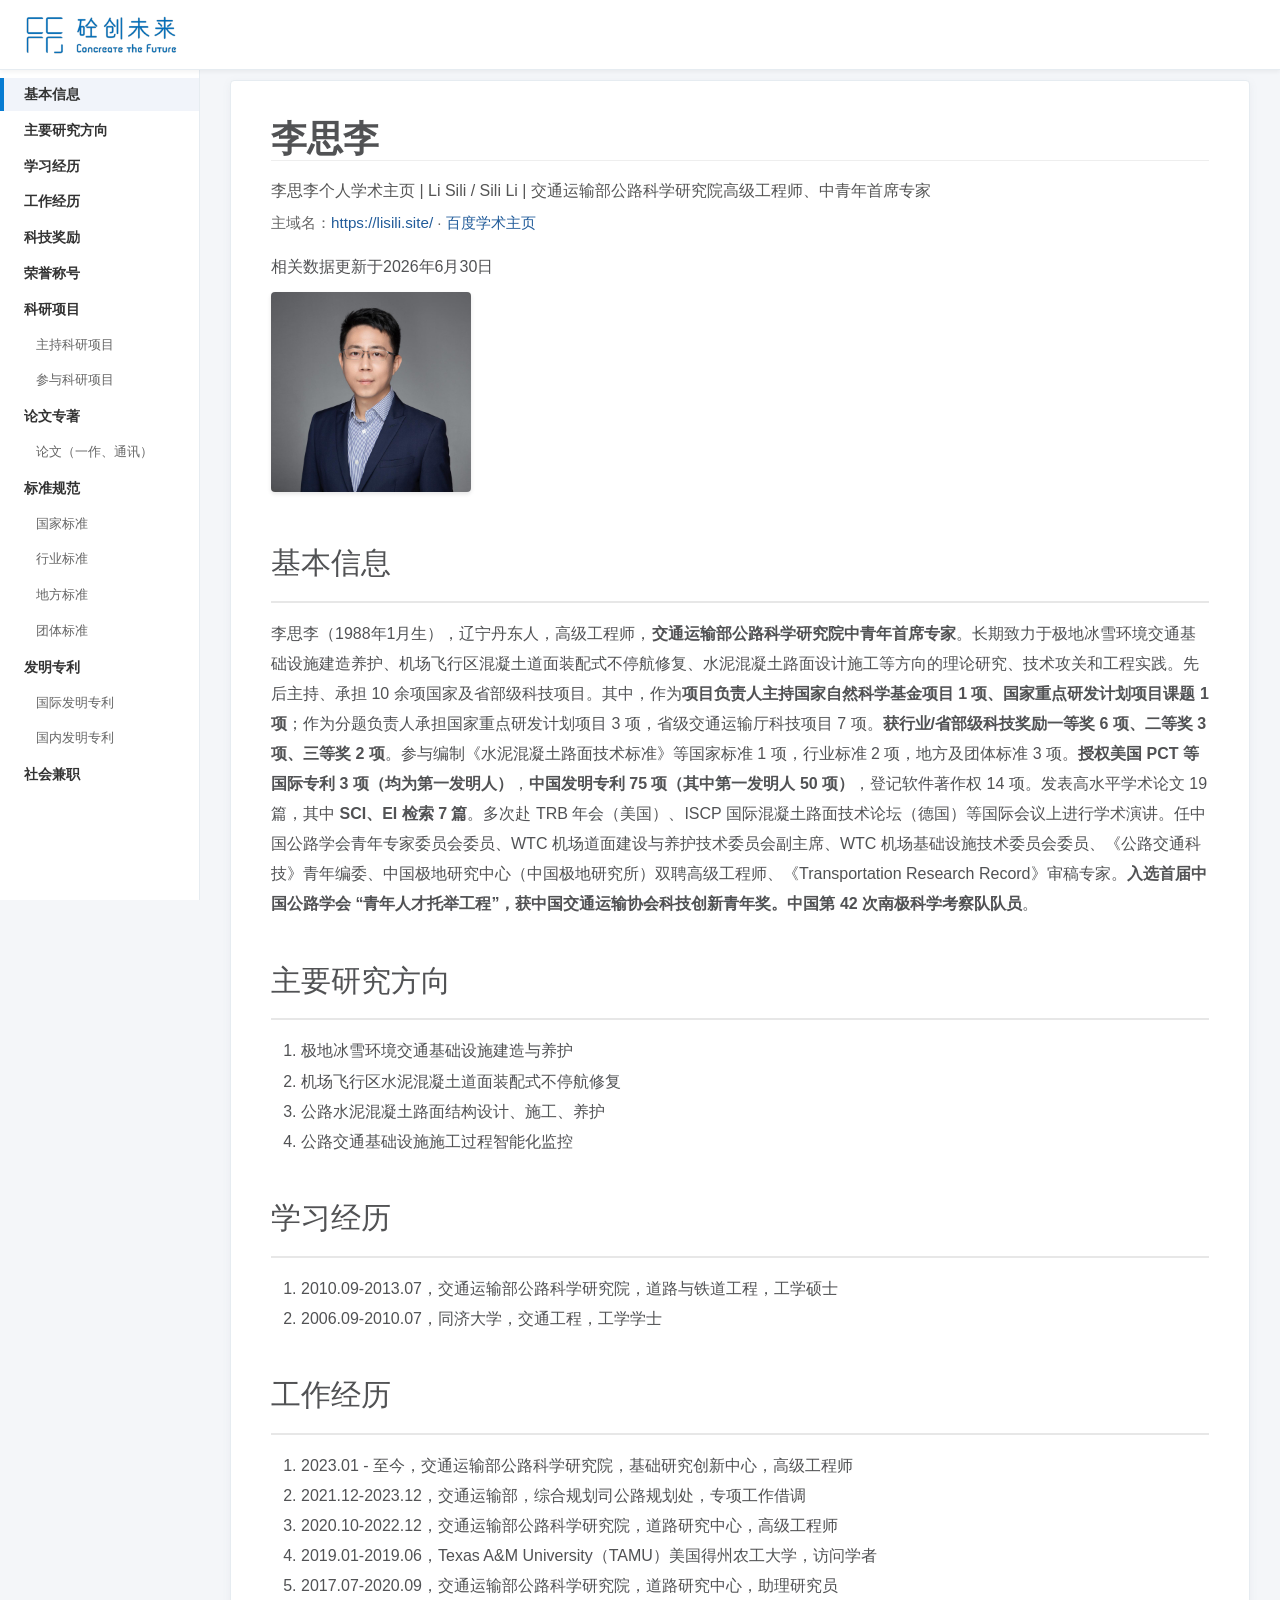
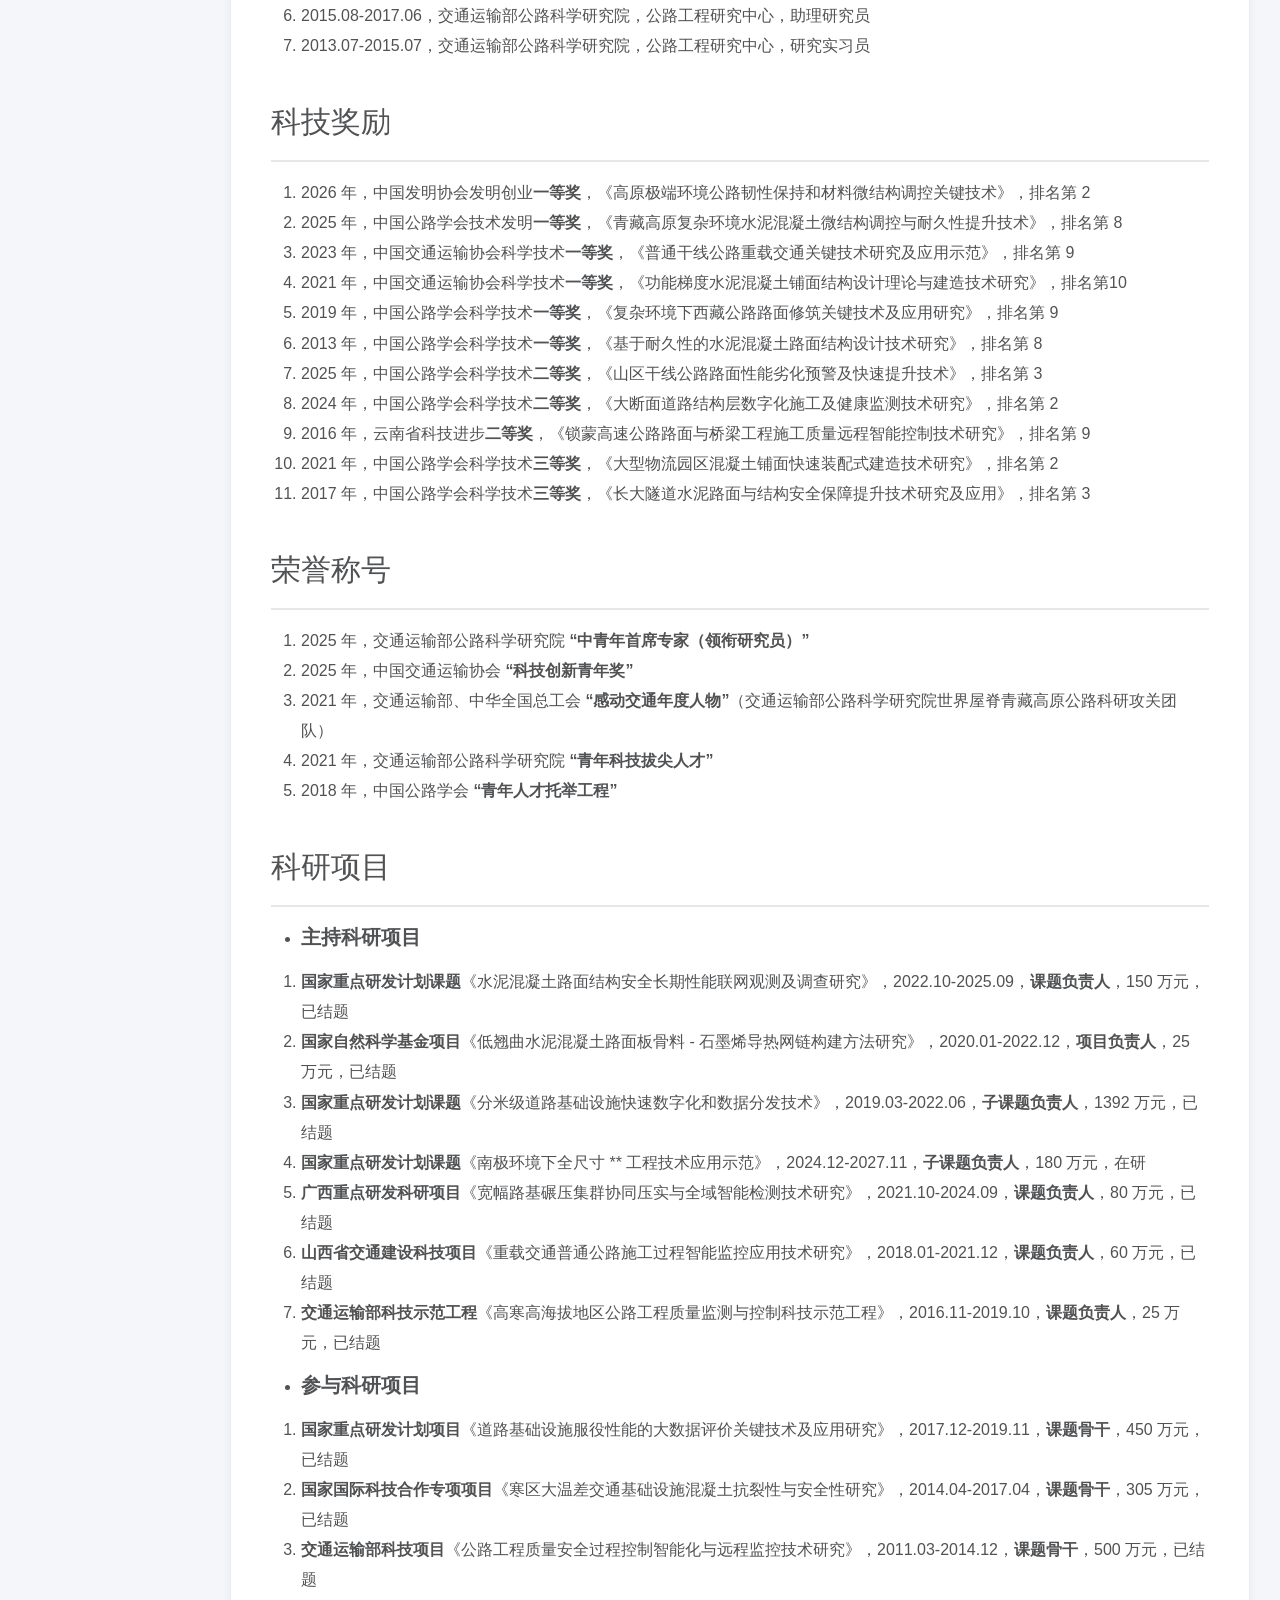
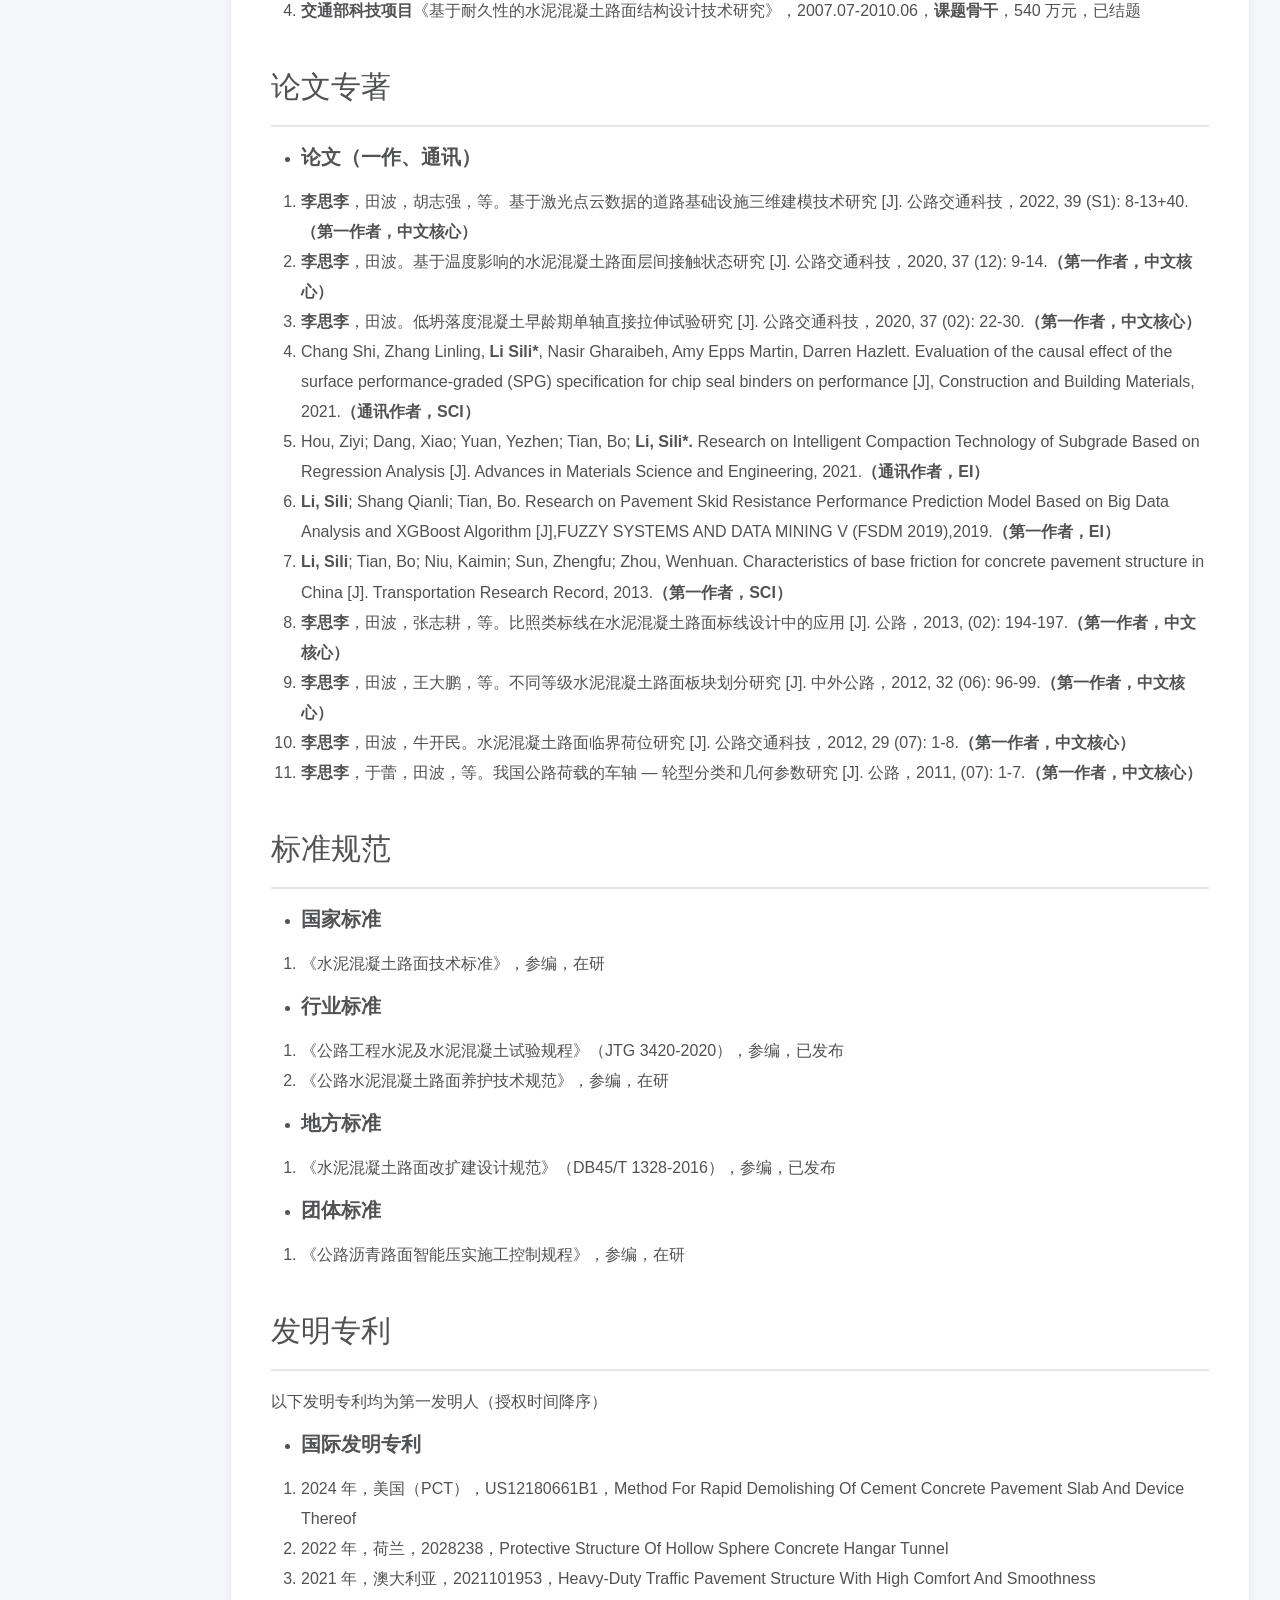
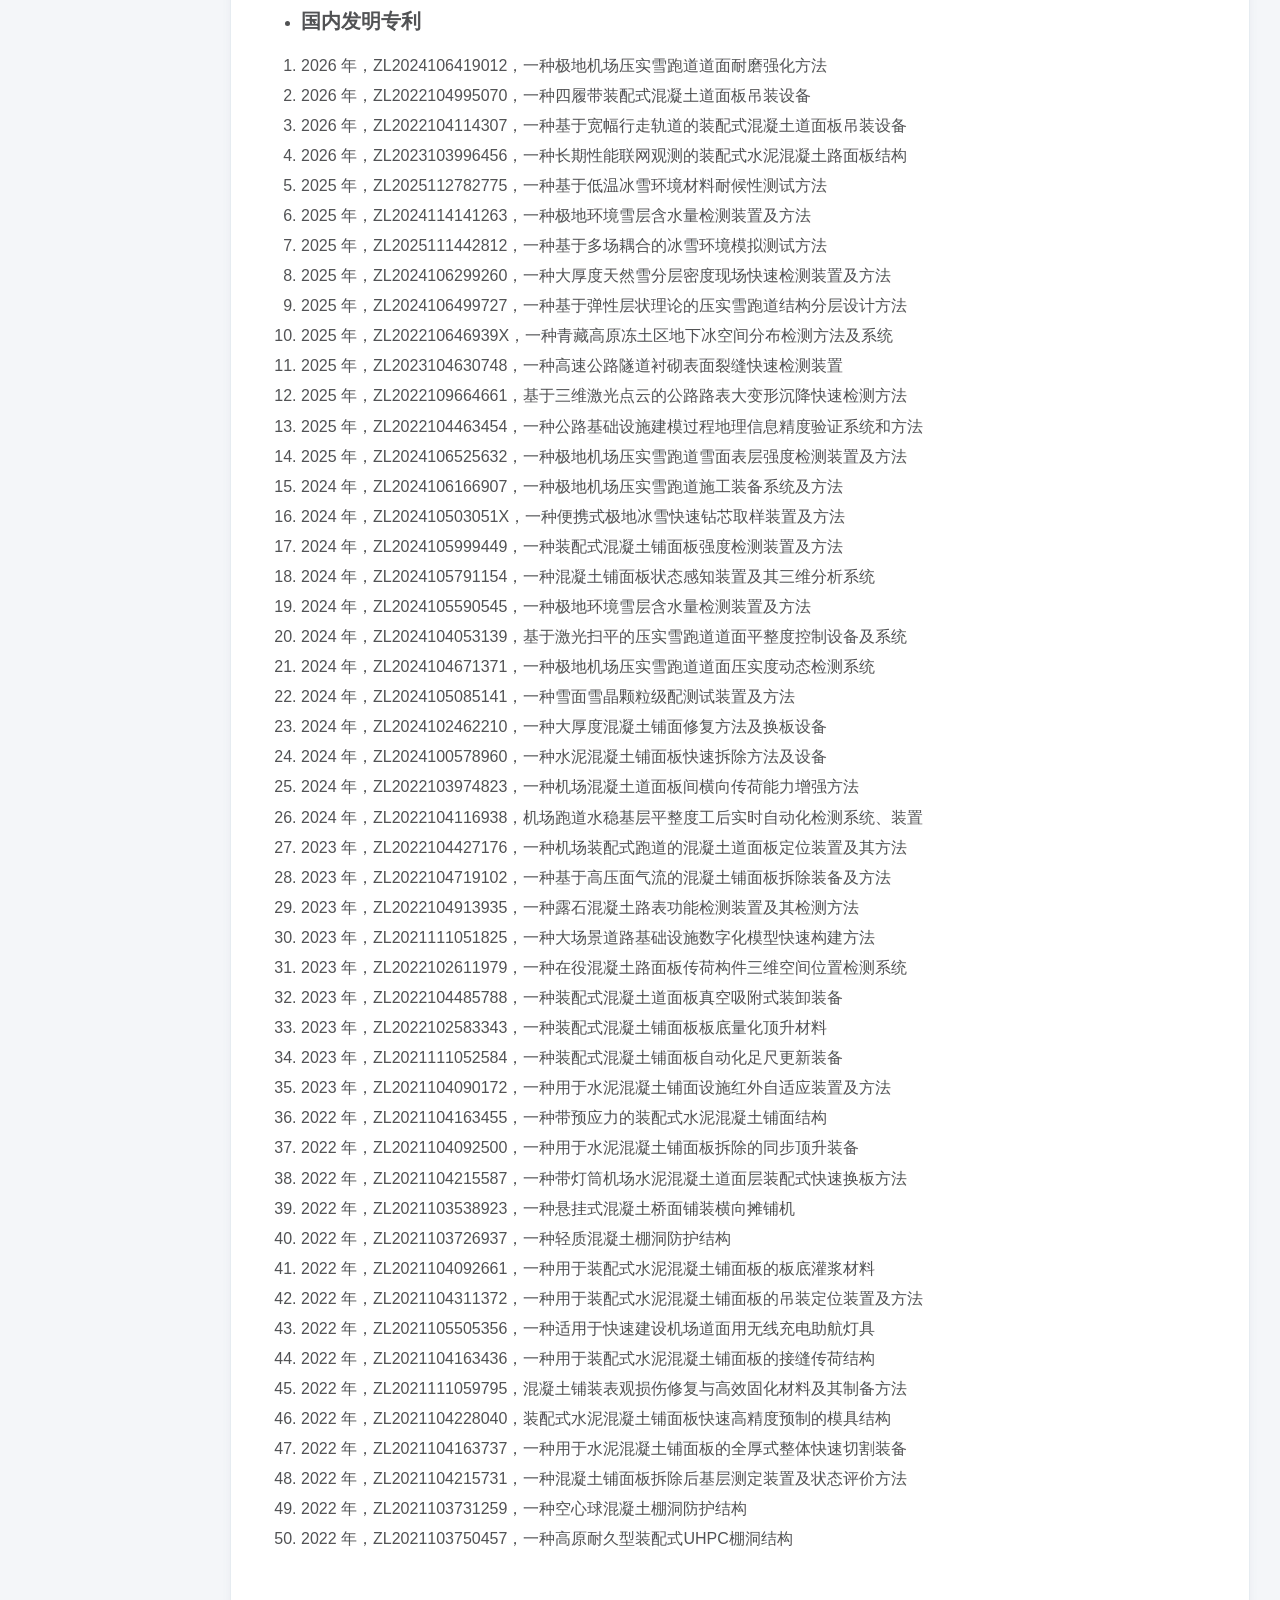
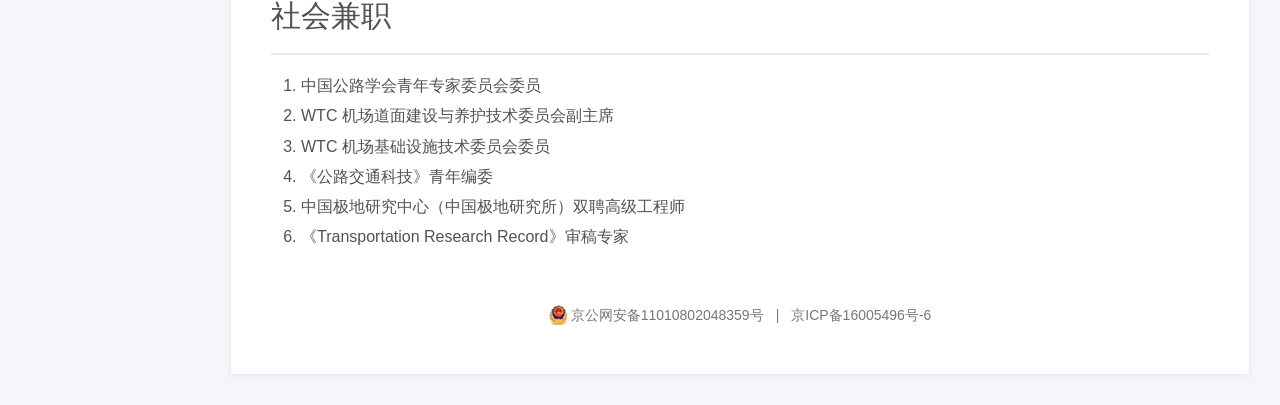
==== index.html @ b4c7f66b "Update professional service entries" ====
<!doctype html>
<html lang="zh-CN">
<head>
<meta charset='UTF-8'><meta name='viewport' content='width=device-width, initial-scale=1'>
<title>李思李 - 交通运输部公路科学研究院高级工程师 | 个人学术简历</title>
<meta name="description" content="李思李，交通运输部公路科学研究院高级工程师、中青年首席专家，研究方向包括极地冰雪环境交通基础设施、机场飞行区道面修复与水泥混凝土路面工程。">
<meta name="keywords" content="&#26446;&#24605;&#26446;,&#20010;&#20154;&#23398;&#26415;&#31616;&#21382;,&#20132;&#36890;&#22522;&#30784;&#35774;&#26045;,&#27700;&#27877;&#28151;&#20957;&#22303;&#36335;&#38754;,&#26497;&#22320;&#20912;&#38634;&#29615;&#22659;,&#31185;&#30740;&#39033;&#30446;,&#35770;&#25991;&#19987;&#33879;,&#21457;&#26126;&#19987;&#21033;">
<meta name="robots" content="index, follow, max-image-preview:large">
<meta name="author" content="李思李">
<link rel="canonical" href="https://lisili.site/">
<link rel="alternate" hreflang="zh-CN" href="https://lisili.site/">
<link rel="alternate" hreflang="x-default" href="https://lisili.site/">
<link rel="sitemap" type="application/xml" href="https://lisili.site/sitemap.xml">
<meta property="og:title" content="李思李 - 交通运输部公路科学研究院高级工程师 | 个人学术简历">
<meta property="og:description" content="李思李，交通运输部公路科学研究院高级工程师、中青年首席专家，研究方向包括极地冰雪环境交通基础设施、机场飞行区道面修复与水泥混凝土路面工程。">
<meta property="og:url" content="https://lisili.site/">
<meta property="og:type" content="profile">
<meta property="og:site_name" content="李思李个人学术简历">
<meta property="og:locale" content="zh_CN">
<meta property="og:image" content="https://lisili.site/image/profile.png">
<meta property="og:image:alt" content="李思李个人照片">
<meta property="og:updated_time" content="2026-06-30">
<meta name="twitter:card" content="summary_large_image">
<meta name="twitter:title" content="李思李 - 交通运输部公路科学研究院高级工程师 | 个人学术简历">
<meta name="twitter:description" content="李思李，交通运输部公路科学研究院高级工程师、中青年首席专家，研究方向包括极地冰雪环境交通基础设施、机场飞行区道面修复与水泥混凝土路面工程。">
<meta name="twitter:image" content="https://lisili.site/image/profile.png">
<script type="application/ld+json">
{
  "@context": "https://schema.org",
  "@graph": [
    {
      "@type": "Person",
      "@id": "https://lisili.site/#person",
      "name": "李思李",
      "alternateName": ["Li Sili", "Sili Li"],
      "url": "https://lisili.site/",
      "image": "https://lisili.site/image/profile.png",
      "mainEntityOfPage": {
        "@id": "https://lisili.site/#profile-page"
      },
      "sameAs": [
        "https://a.xueshu.baidu.com/homepage/u/103f57b14f02540d6262af93669a49a7"
      ],
      "jobTitle": "高级工程师",
      "affiliation": {
        "@type": "Organization",
        "name": "交通运输部公路科学研究院"
      },
      "worksFor": {
        "@type": "Organization",
        "name": "交通运输部公路科学研究院"
      },
      "alumniOf": [
        {
          "@type": "CollegeOrUniversity",
          "name": "同济大学"
        },
        {
          "@type": "Organization",
          "name": "交通运输部公路科学研究院"
        }
      ],
      "knowsAbout": [
        "极地冰雪环境交通基础设施",
        "机场飞行区水泥混凝土道面装配式不停航修复",
        "水泥混凝土路面结构设计施工养护",
        "公路交通基础设施施工过程智能化监控"
      ],
      "knowsLanguage": ["zh-CN", "en"],
      "award": [
        "2026 年中国发明协会发明创业一等奖《高原极端环境公路韧性保持和材料微结构调控关键技术》，排名第 2",
        "中国公路学会青年人才托举工程",
        "中国交通运输协会科技创新青年奖"
      ],
      "description": "李思李，交通运输部公路科学研究院高级工程师、中青年首席专家，研究方向包括极地冰雪环境交通基础设施、机场飞行区道面快速修复与水泥混凝土路面工程。"
    },
    {
      "@type": "ProfilePage",
      "@id": "https://lisili.site/#profile-page",
      "url": "https://lisili.site/",
      "name": "李思李 - 个人学术简历",
      "description": "李思李个人学术主页，展示其研究方向、科研项目、论文专著、标准规范、发明专利和社会兼职。",
      "inLanguage": "zh-CN",
      "dateModified": "2026-06-30",
      "isPartOf": {
        "@id": "https://lisili.site/#website"
      },
      "primaryImageOfPage": {
        "@type": "ImageObject",
        "url": "https://lisili.site/image/profile.png",
        "caption": "李思李个人照片"
      },
      "mainEntity": {
        "@id": "https://lisili.site/#person"
      }
    },
    {
      "@type": "WebSite",
      "@id": "https://lisili.site/#website",
      "url": "https://lisili.site/",
      "name": "李思李个人学术简历",
      "description": "李思李个人学术主页，主域名为 lisili.site。",
      "inLanguage": "zh-CN",
      "publisher": {
        "@id": "https://lisili.site/#person"
      }
    }
  ]
}
</script>

 <!-- 新增favicon图标引用 -->
<link rel="icon" href="/favicon.ico" type="image/x-icon">
<link rel="apple-touch-icon" href="/apple-touch-icon.png">
<style type='text/css'>html {overflow-x: initial !important;}:root { --bg-color: #ffffff; --text-color: #333333; --select-text-bg-color: #B5D6FC; --select-text-font-color: auto; --monospace: "Lucida Console",Consolas,"Courier",monospace; --title-bar-height: 20px; }
.mac-os-11 { --title-bar-height: 28px; }
html { font-size: 14px; background-color: var(--bg-color); color: var(--text-color); font-family: "Microsoft YaHei", "PingFang SC", Arial, sans-serif; -webkit-font-smoothing: antialiased; }
body { margin: 0px; padding: 0px; height: auto; inset: 0px; font-size: 1rem; line-height: 1.42857143; overflow-x: hidden; background-image: inherit; background-size: inherit; background-attachment: inherit; background-origin: inherit; background-clip: inherit; background-color: inherit; tab-size: 4; background-position: inherit; background-repeat: inherit; }
iframe { margin: auto; }
a.url { word-break: break-all; }
a:active, a:hover { outline: 0px; }
.in-text-selection, ::selection { text-shadow: none; background: var(--select-text-bg-color); color: var(--select-text-font-color); }
#write { margin: 0px auto; height: auto; width: inherit; word-break: normal; word-wrap: break-word; position: relative; white-space: normal; overflow-x: visible; padding-top: 36px; }
#write.first-line-indent p { text-indent: 2em; }
#write.first-line-indent li p, #write.first-line-indent p * { text-indent: 0px; }
#write.first-line-indent li { margin-left: 2em; }
.for-image #write { padding-left: 8px; padding-right: 8px; }
body.typora-export { padding-left: 30px; padding-right: 30px; }
.typora-export .footnote-line, .typora-export li, .typora-export p { white-space: pre-wrap; }
.typora-export .task-list-item input { pointer-events: none; }
@media screen and (max-width: 500px) {
  body.typora-export { padding-left: 0px; padding-right: 0px; }
  #write { padding-left: 20px; padding-right: 20px; }
}
#write li > figure:last-child { margin-bottom: 0.5rem; }
#write ol, #write ul { position: relative; }
img { max-width: 100%; vertical-align: middle; image-orientation: from-image; }
button, input, select, textarea { color: inherit; font-family: inherit; font-size: inherit; font-style: inherit; font-variant-caps: inherit; font-weight: inherit; font-stretch: inherit; line-height: inherit; }
input[type="checkbox"], input[type="radio"] { line-height: normal; padding: 0px; }
*, ::after, ::before { box-sizing: border-box; }
#write h1, #write h2, #write h3, #write h4, #write h5, #write h6, #write p, #write pre { width: inherit; }
#write h1, #write h2, #write h3, #write h4, #write h5, #write h6, #write p { position: relative; }
p { line-height: inherit; }
h1, h2, h3, h4, h5, h6 { break-after: avoid-page; break-inside: avoid; orphans: 4; }
p { orphans: 4; }
h1 { font-size: 2rem; }
h2 { font-size: 1.8rem; }
h3 { font-size: 1.6rem; }
h4 { font-size: 1.4rem; }
h5 { font-size: 1.2rem; }
h6 { font-size: 1rem; }
.md-math-block, .md-rawblock, h1, h2, h3, h4, h5, h6, p { margin-top: 1rem; margin-bottom: 1rem; }
.hidden { display: none; }
.md-blockmeta { color: rgb(204, 204, 204); font-weight: 700; font-style: italic; }
a { cursor: pointer; }
sup.md-footnote { padding: 2px 4px; background-color: rgba(238, 238, 238, 0.7); color: rgb(85, 85, 85); border-radius: 4px; cursor: pointer; }
sup.md-footnote a, sup.md-footnote a:hover { color: inherit; text-transform: inherit; text-decoration: inherit; }
#write input[type="checkbox"] { cursor: pointer; width: inherit; height: inherit; }
figure { overflow-x: auto; margin: 1.2em 0px; max-width: calc(100% + 16px); padding: 0px; }
figure > table { margin: 0px; }
thead, tr { break-inside: avoid; break-after: auto; }
thead { display: table-header-group; }
table { border-collapse: collapse; border-spacing: 0px; width: 100%; overflow: auto; break-inside: auto; text-align: left; }
table.md-table td { min-width: 32px; }
.CodeMirror-gutters { border-right-width: 0px; background-color: inherit; }
.CodeMirror-linenumber { }
.CodeMirror { text-align: left; }
.CodeMirror-placeholder { opacity: 0.3; }
.CodeMirror pre { padding: 0px 4px; }
.CodeMirror-lines { padding: 0px; }
div.hr:focus { cursor: none; }
#write pre { white-space: pre-wrap; }
#write.fences-no-line-wrapping pre { white-space: pre; }
#write pre.ty-contain-cm { white-space: normal; }
.CodeMirror-gutters { margin-right: 4px; }
.md-fences { font-size: 0.9rem; display: block; break-inside: avoid; text-align: left; overflow: visible; white-space: pre; background-image: inherit; background-size: inherit; background-attachment: inherit; background-origin: inherit; background-clip: inherit; background-color: inherit; position: relative !important; background-position: inherit; background-repeat: inherit; }
.md-fences-adv-panel { width: 100%; margin-top: 10px; text-align: center; padding-top: 0px; padding-bottom: 8px; overflow-x: auto; }
#write .md-fences.mock-cm { white-space: pre-wrap; }
.md-fences.md-fences-with-lineno { padding-left: 0px; }
#write.fences-no-line-wrapping .md-fences.mock-cm { white-space: pre; overflow-x: auto; }
.md-fences.mock-cm.md-fences-with-lineno { padding-left: 8px; }
.CodeMirror-line, twitterwidget { break-inside: avoid; }
svg { break-inside: avoid; }
.footnotes { opacity: 0.8; font-size: 0.9rem; margin-top: 1em; margin-bottom: 1em; }
.footnotes + .footnotes { margin-top: 0px; }
.md-reset { margin: 0px; padding: 0px; border: 0px; outline: 0px; vertical-align: top; text-decoration: none; text-shadow: none; float: none; position: static; width: auto; height: auto; white-space: nowrap; cursor: inherit; line-height: normal; font-weight: 400; text-align: left; box-sizing: content-box; direction: ltr; background-position: 0px 0px; }
li div { padding-top: 0px; }
blockquote { margin: 1rem 0px; }
li .mathjax-block, li p { margin: 0.5rem 0px; }
li blockquote { margin: 1rem 0px; }
li { margin: 0px; position: relative; }
blockquote > :last-child { margin-bottom: 0px; }
blockquote > :first-child, li > :first-child { margin-top: 0px; }
.footnotes-area { color: rgb(136, 136, 136); margin-top: 0.714rem; padding-bottom: 0.143rem; white-space: normal; }
#write .footnote-line { white-space: pre-wrap; }
@media print {
  body, html { border: 1px solid transparent; height: 99%; break-after: avoid; break-before: avoid; font-variant-ligatures: no-common-ligatures; }
  #write { margin-top: 0px; padding-top: 0px; border-color: transparent !important; padding-bottom: 0px !important; }
  .typora-export * { print-color-adjust: exact; }
  .typora-export #write { break-after: avoid; }
  .typora-export #write::after { height: 0px; }
  .is-mac table { break-inside: avoid; }
  .typora-export-show-outline .typora-export-sidebar { display: none; }
}
.footnote-line { margin-top: 0.714em; font-size: 0.7em; }
a img, img a { cursor: pointer; }
pre.md-meta-block { font-size: 0.8rem; min-height: 0.8rem; white-space: pre-wrap; background-color: rgb(204, 204, 204); display: block; overflow-x: hidden; }
p > .md-image:only-child:not(.md-img-error) img, p > img:only-child { display: block; margin: auto; }
#write.first-line-indent p > .md-image:only-child:not(.md-img-error) img { left: -2em; position: relative; }
p > .md-image:only-child { display: inline-block; width: 100%; }
#write .MathJax_Display { margin: 0.8em 0px 0px; }
.md-math-block { width: 100%; }
.md-math-block:not(:empty)::after { display: none; }
.MathJax_ref { fill: currentcolor; }
[contenteditable="true"]:active, [contenteditable="true"]:focus, [contenteditable="false"]:active, [contenteditable="false"]:focus { outline: 0px; box-shadow: none; }
.md-task-list-item { position: relative; list-style-type: none; }
.task-list-item.md-task-list-item { padding-left: 0px; }
.md-task-list-item > input { position: absolute; top: 0px; left: 0px; margin-left: -1.2em; margin-top: calc(1em - 10px); border: none; }
.math { font-size: 1rem; }
.md-toc { min-height: 3.58rem; position: relative; font-size: 0.9rem; border-radius: 10px; }
.md-toc-content { position: relative; margin-left: 0px; }
.md-toc-content::after, .md-toc::after { display: none; }
.md-toc-item { display: block; color: rgb(65, 131, 196); }
.md-toc-item a { text-decoration: none; }
.md-toc-inner:hover { text-decoration: underline; }
.md-toc-inner { display: inline-block; cursor: pointer; }
.md-toc-h1 .md-toc-inner { margin-left: 0px; font-weight: 700; }
.md-toc-h2 .md-toc-inner { margin-left: 2em; }
.md-toc-h3 .md-toc-inner { margin-left: 4em; }
.md-toc-h4 .md-toc-inner { margin-left: 6em; }
.md-toc-h5 .md-toc-inner { margin-left: 8em; }
.md-toc-h6 .md-toc-inner { margin-left: 10em; }
@media screen and (max-width: 48em) {
  .md-toc-h3 .md-toc-inner { margin-left: 3.5em; }
  .md-toc-h4 .md-toc-inner { margin-left: 5em; }
  .md-toc-h5 .md-toc-inner { margin-left: 6.5em; }
  .md-toc-h6 .md-toc-inner { margin-left: 8em; }
}
a.md-toc-inner { font-size: inherit; font-style: inherit; font-weight: inherit; line-height: inherit; }
.footnote-line a:not(.reversefootnote) { color: inherit; }
.reversefootnote { font-family: ui-monospace, sans-serif; }
.md-attr { display: none; }
.md-fn-count::after { content: "."; }
code, pre, samp, tt { font-family: var(--monospace); }
kbd { margin: 0px 0.1em; padding: 0.1em 0.6em; font-size: 0.8em; color: rgb(36, 39, 41); background-color: rgb(255, 255, 255); border: 1px solid rgb(173, 179, 185); border-radius: 3px; box-shadow: rgba(12, 13, 14, 0.2) 0px 1px 0px, rgb(255, 255, 255) 0px 0px 0px 2px inset; white-space: nowrap; vertical-align: middle; }
.md-comment { color: rgb(162, 127, 3); opacity: 0.6; font-family: var(--monospace); }
code { text-align: left; }
a.md-print-anchor { white-space: pre !important; border: none !important; display: inline-block !important; position: absolute !important; width: 1px !important; right: 0px !important; outline: 0px !important; text-shadow: initial !important; background-position: 0px 0px !important; }
.os-windows.monocolor-emoji .md-emoji { font-family: "Segoe UI Symbol", sans-serif; }
.md-diagram-panel > svg { max-width: 100%; }
[lang="flow"] svg, [lang="mermaid"] svg { max-width: 100%; height: auto; }
[lang="mermaid"] .node text { font-size: 1rem; }
table tr th { border-bottom-width: 0px; }
video { max-width: 100%; display: block; margin: 0px auto; }
iframe { max-width: 100%; width: 100%; border: none; }
.highlight td, .highlight tr { border: 0px; }
mark { background-color: rgb(255, 255, 0); color: rgb(0, 0, 0); }
.md-html-inline .md-plain, .md-html-inline strong, mark .md-inline-math, mark strong { color: inherit; }
.md-expand mark .md-meta { opacity: 0.3 !important; }
mark .md-meta { color: rgb(0, 0, 0); }
@media print {
  .typora-export h1, .typora-export h2, .typora-export h3, .typora-export h4, .typora-export h5, .typora-export h6 { break-inside: avoid; }
}
.md-diagram-panel .messageText { stroke: none !important; }
.md-diagram-panel .start-state { fill: var(--node-fill); }
.md-diagram-panel .edgeLabel rect { opacity: 1 !important; }
.md-fences.md-fences-math { font-size: 1em; }
.md-fences-advanced:not(.md-focus) { padding: 0px; white-space: nowrap; border: 0px; }
.md-fences-advanced:not(.md-focus) { background-image: inherit; background-size: inherit; background-attachment: inherit; background-origin: inherit; background-clip: inherit; background-color: inherit; background-position: inherit; background-repeat: inherit; }
.typora-export-show-outline .typora-export-content { max-width: 1440px; margin: auto; display: flex; flex-direction: row; }
.typora-export-sidebar { width: 300px; font-size: 0.8rem; margin-top: 80px; margin-right: 18px; }
.typora-export-show-outline #write { --webkit-flex: 2; flex: 2 1 0%; }
.typora-export-sidebar .outline-content { position: fixed; top: 0px; max-height: 100%; overflow: hidden auto; padding-bottom: 30px; padding-top: 60px; width: 300px; }
@media screen and (max-width: 1024px) {
  .typora-export-sidebar, .typora-export-sidebar .outline-content { width: 240px; }
}
@media screen and (max-width: 800px) {
  .typora-export-sidebar { display: none; }
}
.outline-content li, .outline-content ul { margin-left: 0px; margin-right: 0px; padding-left: 0px; padding-right: 0px; list-style: none; }
.outline-content ul { margin-top: 0px; margin-bottom: 0px; }
.outline-content strong { font-weight: 400; }
.outline-expander { width: 1rem; height: 1.428571429rem; position: relative; display: table-cell; vertical-align: middle; cursor: pointer; padding-left: 4px; }
.outline-expander::before { content: ""; position: relative; font-family: Ionicons; display: inline-block; font-size: 8px; vertical-align: middle; }
.outline-item { padding-top: 3px; padding-bottom: 3px; cursor: pointer; }
.outline-expander:hover::before { content: ""; }
.outline-h1 > .outline-item { padding-left: 0px; }
.outline-h2 > .outline-item { padding-left: 1em; }
.outline-h3 > .outline-item { padding-left: 2em; }
.outline-h4 > .outline-item { padding-left: 3em; }
.outline-h5 > .outline-item { padding-left: 4em; }
.outline-h6 > .outline-item { padding-left: 5em; }
.outline-label { cursor: pointer; display: table-cell; vertical-align: middle; text-decoration: none; color: inherit; }
.outline-label:hover { text-decoration: underline; }
.outline-item:hover { border-color: rgb(245, 245, 245); background-color: var(--item-hover-bg-color); }
.outline-item:hover { margin-left: -28px; margin-right: -28px; border-left-width: 28px; border-left-style: solid; border-left-color: transparent; border-right-width: 28px; border-right-style: solid; border-right-color: transparent; }
.outline-item-single .outline-expander::before, .outline-item-single .outline-expander:hover::before { display: none; }
.outline-item-open > .outline-item > .outline-expander::before { content: ""; }
.outline-children { display: none; }
.info-panel-tab-wrapper { display: none; }
.outline-item-open > .outline-children { display: block; }
.typora-export .outline-item { padding-top: 1px; padding-bottom: 1px; }
.typora-export .outline-item:hover { margin-right: -8px; border-right-width: 8px; border-right-style: solid; border-right-color: transparent; }
.typora-export .outline-expander::before { content: "+"; font-family: inherit; top: -1px; }
.typora-export .outline-expander:hover::before, .typora-export .outline-item-open > .outline-item > .outline-expander::before { content: "−"; }
.typora-export-collapse-outline .outline-children { display: none; }
.typora-export-collapse-outline .outline-item-open > .outline-children, .typora-export-no-collapse-outline .outline-children { display: block; }
.typora-export-no-collapse-outline .outline-expander::before { content: "" !important; }
.typora-export-show-outline .outline-item-active > .outline-item .outline-label { font-weight: 700; }
.md-inline-math-container mjx-container { zoom: 0.95; }


:root {
    --side-bar-bg-color: #fafafa;
    --control-text-color: #777;
}



/* open-sans-regular - latin-ext_latin */
  /* open-sans-italic - latin-ext_latin */
    /* open-sans-700 - latin-ext_latin */
    /* open-sans-700italic - latin-ext_latin */
  html {
    font-size: 16px;
    -webkit-font-smoothing: antialiased;
}

body {
    font-family: "Microsoft YaHei", "PingFang SC", Arial, 'Segoe UI Emoji', sans-serif;
    color: rgb(51, 51, 51);
    line-height: 1.6;
}

#write {
    max-width: 860px;
  	margin: 0 auto;
  	padding: 30px;
    padding-bottom: 100px;
}

@media only screen and (min-width: 1400px) {
	#write {
		max-width: 1024px;
	}
}

@media only screen and (min-width: 1800px) {
	#write {
		max-width: 1200px;
	}
}

#write > ul:first-child,
#write > ol:first-child{
    margin-top: 30px;
}

a {
    color: #4183C4;
}
h1,
h2,
h3,
h4,
h5,
h6 {
    position: relative;
    margin-top: 1rem;
    margin-bottom: 1rem;
    font-weight: bold;
    line-height: 1.4;
    cursor: text;
}
h1:hover a.anchor,
h2:hover a.anchor,
h3:hover a.anchor,
h4:hover a.anchor,
h5:hover a.anchor,
h6:hover a.anchor {
    text-decoration: none;
}
h1 tt,
h1 code {
    font-size: inherit;
}
h2 tt,
h2 code {
    font-size: inherit;
}
h3 tt,
h3 code {
    font-size: inherit;
}
h4 tt,
h4 code {
    font-size: inherit;
}
h5 tt,
h5 code {
    font-size: inherit;
}
h6 tt,
h6 code {
    font-size: inherit;
}
h1 {
    font-size: 2.25em;
    line-height: 1.2;
    border-bottom: 1px solid #eee;
}
h2 {
    font-size: 1.75em;
    line-height: 1.225;
    border-bottom: 1px solid #eee;
}

/*@media print {
    .typora-export h1,
    .typora-export h2 {
        border-bottom: none;
        padding-bottom: initial;
    }

    .typora-export h1::after,
    .typora-export h2::after {
        content: "";
        display: block;
        height: 100px;
        margin-top: -96px;
        border-top: 1px solid #eee;
    }
}*/

h3 {
    font-size: 1.5em;
    line-height: 1.43;
}
h4 {
    font-size: 1.25em;
}
h5 {
    font-size: 1em;
}
h6 {
   font-size: 1em;
    color: #777;
}
p,
blockquote,
ul,
ol,
dl,
table{
    margin: 0.8em 0;
}
li>ol,
li>ul {
    margin: 0 0;
}
hr {
    height: 2px;
    padding: 0;
    margin: 16px 0;
    background-color: #e7e7e7;
    border: 0 none;
    overflow: hidden;
    box-sizing: content-box;
}

li p.first {
    display: inline-block;
}
ul,
ol {
    padding-left: 30px;
}
ul:first-child,
ol:first-child {
    margin-top: 0;
}
ul:last-child,
ol:last-child {
    margin-bottom: 0;
}
blockquote {
    border-left: 4px solid #dfe2e5;
    padding: 0 15px;
    color: #777777;
}
blockquote blockquote {
    padding-right: 0;
}
table {
    border-collapse: collapse;
    border-spacing: 0px;
    width: 100%;
    overflow: auto;
    break-inside: auto;
    text-align: left;
}
table tr {
    border: 1px solid #dfe2e5;
    margin: 0;
    padding: 0;
}
table tr:nth-child(2n),
thead {
    background-color: #f8f8f8;
}
table th {
    font-weight: bold;
    border: 1px solid #dfe2e5;
    border-bottom: 0;
    margin: 0;
    padding: 6px 13px;
}
table td {
    border: 1px solid #dfe2e5;
    margin: 0;
    padding: 6px 13px;
}
table th:first-child,
table td:first-child {
    margin-top: 0;
}
table th:last-child,
table td:last-child {
    margin-bottom: 0;
}

.CodeMirror-lines {
    padding-left: 4px;
}

.code-tooltip {
    box-shadow: 0 1px 1px 0 rgba(0,28,36,.3);
    border-top: 1px solid #eef2f2;
}

.md-fences,
code,
tt {
    border: 1px solid #e7eaed;
    background-color: #f8f8f8;
    border-radius: 3px;
    padding: 0;
    padding: 2px 4px 0px 4px;
    font-size: 0.9em;
}

code {
    background-color: #f3f4f4;
    padding: 0 2px 0 2px;
}

.md-fences {
    margin-bottom: 15px;
    margin-top: 15px;
    padding-top: 8px;
    padding-bottom: 6px;
}


.md-task-list-item > input {
  margin-left: -1.3em;
}

@media print {
    html {
        font-size: 13px;
    }
    pre {
        page-break-inside: avoid;
        word-wrap: break-word;
    }
}

.md-fences {
	background-color: #f8f8f8;
}
#write pre.md-meta-block {
	padding: 1rem;
    font-size: 85%;
    line-height: 1.45;
    background-color: #f7f7f7;
    border: 0;
    border-radius: 3px;
    color: #777777;
    margin-top: 0 !important;
}

.mathjax-block>.code-tooltip {
	bottom: .375rem;
}

.md-mathjax-midline {
    background: #fafafa;
}

#write>h3.md-focus:before{
	left: -1.5625rem;
	top: .375rem;
}
#write>h4.md-focus:before{
	left: -1.5625rem;
	top: .285714286rem;
}
#write>h5.md-focus:before{
	left: -1.5625rem;
	top: .285714286rem;
}
#write>h6.md-focus:before{
	left: -1.5625rem;
	top: .285714286rem;
}
.md-image>.md-meta {
    /*border: 1px solid #ddd;*/
    border-radius: 3px;
    padding: 2px 0px 0px 4px;
    font-size: 0.9em;
    color: inherit;
}

.md-tag {
    color: #a7a7a7;
    opacity: 1;
}

.md-toc { 
    margin-top:20px;
    padding-bottom:20px;
}

.sidebar-tabs {
    border-bottom: none;
}

#typora-quick-open {
    border: 1px solid #ddd;
    background-color: #f8f8f8;
}

#typora-quick-open-item {
    background-color: #FAFAFA;
    border-color: #FEFEFE #e5e5e5 #e5e5e5 #eee;
    border-style: solid;
    border-width: 1px;
}

/** focus mode */
.on-focus-mode blockquote {
    border-left-color: rgba(85, 85, 85, 0.12);
}

header, .context-menu, .megamenu-content, footer{
    font-family: "Segoe UI", "Arial", sans-serif;
}

.file-node-content:hover .file-node-icon,
.file-node-content:hover .file-node-open-state{
    visibility: visible;
}

.mac-seamless-mode #typora-sidebar {
    background-color: #fafafa;
    background-color: var(--side-bar-bg-color);
}

.md-lang {
    color: #b4654d;
}

/*.html-for-mac {
    --item-hover-bg-color: #E6F0FE;
}*/

#md-notification .btn {
    border: 0;
}

.dropdown-menu .divider {
    border-color: #e5e5e5;
    opacity: 0.4;
}

.ty-preferences .window-content {
    background-color: #fafafa;
}

.ty-preferences .nav-group-item.active {
    color: white;
    background: #999;
}

.menu-item-container a.menu-style-btn {
    background-color: #f5f8fa;
    background-image: linear-gradient( 180deg , hsla(0, 0%, 100%, 0.8), hsla(0, 0%, 100%, 0)); 
}



mjx-container[jax="SVG"] {
  direction: ltr;
}

mjx-container[jax="SVG"] > svg {
  overflow: visible;
  min-height: 1px;
  min-width: 1px;
}

mjx-container[jax="SVG"] > svg a {
  fill: blue;
  stroke: blue;
}

mjx-assistive-mml {
  position: absolute !important;
  top: 0px;
  left: 0px;
  clip: rect(1px, 1px, 1px, 1px);
  padding: 1px 0px 0px 0px !important;
  border: 0px !important;
  display: block !important;
  width: auto !important;
  overflow: hidden !important;
  -webkit-touch-callout: none;
  -webkit-user-select: none;
  -khtml-user-select: none;
  -moz-user-select: none;
  -ms-user-select: none;
  user-select: none;
}

mjx-assistive-mml[display="block"] {
  width: 100% !important;
}

mjx-container[jax="SVG"][display="true"] {
  display: block;
  text-align: center;
  margin: 1em 0;
}

mjx-container[jax="SVG"][display="true"][width="full"] {
  display: flex;
}

mjx-container[jax="SVG"][justify="left"] {
  text-align: left;
}

mjx-container[jax="SVG"][justify="right"] {
  text-align: right;
}

g[data-mml-node="merror"] > g {
  fill: red;
  stroke: red;
}

g[data-mml-node="merror"] > rect[data-background] {
  fill: yellow;
  stroke: none;
}

g[data-mml-node="mtable"] > line[data-line], svg[data-table] > g > line[data-line] {
  stroke-width: 70px;
  fill: none;
}

g[data-mml-node="mtable"] > rect[data-frame], svg[data-table] > g > rect[data-frame] {
  stroke-width: 70px;
  fill: none;
}

g[data-mml-node="mtable"] > .mjx-dashed, svg[data-table] > g > .mjx-dashed {
  stroke-dasharray: 140;
}

g[data-mml-node="mtable"] > .mjx-dotted, svg[data-table] > g > .mjx-dotted {
  stroke-linecap: round;
  stroke-dasharray: 0,140;
}

g[data-mml-node="mtable"] > g > svg {
  overflow: visible;
}

[jax="SVG"] mjx-tool {
  display: inline-block;
  position: relative;
  width: 0;
  height: 0;
}

[jax="SVG"] mjx-tool > mjx-tip {
  position: absolute;
  top: 0;
  left: 0;
}

mjx-tool > mjx-tip {
  display: inline-block;
  padding: .2em;
  border: 1px solid #888;
  font-size: 70%;
  background-color: #F8F8F8;
  color: black;
  box-shadow: 2px 2px 5px #AAAAAA;
}

g[data-mml-node="maction"][data-toggle] {
  cursor: pointer;
}

mjx-status {
  display: block;
  position: fixed;
  left: 1em;
  bottom: 1em;
  min-width: 25%;
  padding: .2em .4em;
  border: 1px solid #888;
  font-size: 90%;
  background-color: #F8F8F8;
  color: black;
}

foreignObject[data-mjx-xml] {
  font-family: initial;
  line-height: normal;
  overflow: visible;
}

mjx-container[jax="SVG"] path[data-c], mjx-container[jax="SVG"] use[data-c] {
  stroke-width: 3;
}

g[data-mml-node="xypic"] path {
  stroke-width: inherit;
}

.MathJax g[data-mml-node="xypic"] path {
  stroke-width: inherit;
}
mjx-container[jax="SVG"] path[data-c], mjx-container[jax="SVG"] use[data-c] {
							stroke-width: 0;
						} @media print { @page {margin: 0 0 0 0;} body.typora-export {padding-left: 0; padding-right: 0;} #write {padding:0;}}

.mobile-toc {
  display: none;
}

.site-record {
  display: flex;
  align-items: center;
  justify-content: center;
  flex-wrap: wrap;
}

.profile-subtitle {
  margin: 0.25rem 0 0.35rem;
  color: #555;
  font-size: 1rem;
  line-height: 1.7;
}

.profile-links {
  margin: 0 0 1rem;
  color: #666;
  font-size: 0.95rem;
  line-height: 1.7;
}

.profile-links a {
  color: #225c9a;
  text-decoration: none;
}

.profile-links a:hover {
  text-decoration: underline;
}

@media screen and (max-width: 640px) {
  html {
    font-size: 15px;
  }

  body.typora-export {
    padding-left: 0;
    padding-right: 0;
  }

  #write {
    max-width: 100%;
    padding-left: 16px !important;
    padding-right: 16px !important;
    line-height: 1.75;
  }

  #write h3 {
    margin-top: 1.85rem;
    margin-bottom: 0.75rem;
    padding-top: 0.25rem;
    padding-bottom: 0;
    font-size: 1.35rem;
    line-height: 1.35;
  }

  #write h1#李思李 {
    margin-top: 0.7rem;
    font-size: 1.55rem;
  }

  .profile-subtitle,
  .profile-links {
    font-size: 0.95rem;
    text-align: left;
  }

  #write p {
    margin: 0.75rem 0 1.1rem;
    line-height: 1.82;
    text-align: justify;
  }

  #write ol,
  #write ul {
    margin-top: 0.55rem;
    margin-bottom: 1.05rem;
    padding-left: 1.35rem;
  }

  #write li {
    margin: 0.28rem 0;
    line-height: 1.72;
  }

  .mobile-toc {
    display: block;
    margin: 14px 0 18px;
    border: 1px solid #E6ECF1;
    border-radius: 8px;
    background: #fff;
    overflow: hidden;
  }

  .mobile-toc summary {
    padding: 11px 12px;
    cursor: pointer;
    font-weight: 600;
  }

  .mobile-toc summary::-webkit-details-marker {
    display: none;
  }

  .mobile-toc nav {
    display: grid;
    grid-template-columns: repeat(2, minmax(0, 1fr));
    gap: 8px;
    padding: 0 12px 12px;
  }

  .mobile-toc a {
    display: block;
    padding: 8px 10px;
    border-radius: 6px;
    background: #F6F8FA;
    color: #333;
    text-align: center;
    text-decoration: none;
    font-size: 0.95rem;
    line-height: 1.35;
  }

  .site-record {
    margin: 36px 0 18px !important;
    padding: 0 16px;
    gap: 6px;
    font-size: 12px !important;
    line-height: 1.6;
  }

  .site-record a {
    width: 100%;
    justify-content: center;
  }

  .site-record-separator {
    display: none;
  }
}
</style>
</head>
<body class='typora-export'>
  <div class="navbar">
    <img src="/image/图片1.png" alt="李思李个人学术简历标识" style="height: 50px; width: auto;">
    <div class="nav-title"> </div>
  </div>
  <div class='typora-export-content'>
    <div id='write' class=''>
      <script type="text/javascript" src="2html/jquery-3.3.1.min.js"></script>
      <script type="text/javascript" src="2html/2html.js"></script>
      <link rel="stylesheet" type="text/css" href="2html/style.css">
      
<h1 id='李思李'>李思李</h1>
      <p class="profile-subtitle">李思李个人学术主页 | Li Sili / Sili Li | 交通运输部公路科学研究院高级工程师、中青年首席专家</p>
      <p class="profile-links">主域名：<a href="https://lisili.site/">https://lisili.site/</a> · <a href="https://a.xueshu.baidu.com/homepage/u/103f57b14f02540d6262af93669a49a7" rel="me noopener" target="_blank">百度学术主页</a></p>
      相关数据更新于2026年6月30日
      <div align="left"><img src="./image/profile.png" class="profile-img" alt="李思李个人照片"> </div>
<details class="mobile-toc">
<summary>目录</summary>
<nav aria-label="手机目录">
<a href="#基本信息">基本信息</a>
<a href="#主要研究方向">研究方向</a>
<a href="#学习经历">学习经历</a>
<a href="#工作经历">工作经历</a>
<a href="#科技奖励">科技奖励</a>
<a href="#荣誉称号">荣誉称号</a>
<a href="#科研项目">科研项目</a>
<a href="#论文专著">论文专著</a>
<a href="#标准规范">标准规范</a>
<a href="#发明专利">发明专利</a>
<a href="#社会兼职">社会兼职</a>
</nav>
</details>
<h3 id='基本信息'>基本信息</h3>
<hr />
<p>李思李（1988年1月生），辽宁丹东人，高级工程师，<strong>交通运输部公路科学研究院中青年首席专家</strong>。长期致力于极地冰雪环境交通基础设施建造养护、机场飞行区混凝土道面装配式不停航修复、水泥混凝土路面设计施工等方向的理论研究、技术攻关和工程实践。先后主持、承担 10 余项国家及省部级科技项目。其中，作为<strong>项目负责人主持国家自然科学基金项目 1 项、国家重点研发计划项目课题 1 项</strong>；作为分题负责人承担国家重点研发计划项目 3 项，省级交通运输厅科技项目 7 项。<strong>获行业/省部级科技奖励一等奖 6 项、二等奖 3 项、三等奖 2 项</strong>。参与编制《水泥混凝土路面技术标准》等国家标准 1 项，行业标准 2 项，地方及团体标准 3 项。<strong>授权美国 PCT 等国际专利 3 项（均为第一发明人）</strong>，<strong>中国发明专利 75 项（其中第一发明人 50 项）</strong>，登记软件著作权 14 项。发表高水平学术论文 19 篇，其中 <strong>SCI、EI 检索 7 篇</strong>。多次赴 TRB 年会（美国）、ISCP 国际混凝土路面技术论坛（德国）等国际会议上进行学术演讲。任中国公路学会青年专家委员会委员、WTC 机场道面建设与养护技术委员会副主席、WTC 机场基础设施技术委员会委员、《公路交通科技》青年编委、中国极地研究中心（中国极地研究所）双聘高级工程师、《Transportation Research Record》审稿专家。<strong>入选首届中国公路学会 “青年人才托举工程”，获中国交通运输协会科技创新青年奖。中国第 42 次南极科学考察队队员</strong>。</p>

<h3 id='主要研究方向'>主要研究方向</h3>
<hr />
<ol start='' >
<li>极地冰雪环境交通基础设施建造与养护</li>
<li>机场飞行区水泥混凝土道面装配式不停航修复</li>
<li>公路水泥混凝土路面结构设计、施工、养护</li>
<li>公路交通基础设施施工过程智能化监控</li>
</ol>

<h3 id='学习经历'>学习经历</h3>
<hr />
<ol start='' >
<li>2010.09-2013.07，交通运输部公路科学研究院，道路与铁道工程，工学硕士</li>
<li>2006.09-2010.07，同济大学，交通工程，工学学士</li>
</ol>

<h3 id='工作经历'>工作经历</h3>
<hr />
<ol start='' >
<li>2023.01 - 至今，交通运输部公路科学研究院，基础研究创新中心，高级工程师</li>
<li>2021.12-2023.12，交通运输部，综合规划司公路规划处，专项工作借调</li>
<li>2020.10-2022.12，交通运输部公路科学研究院，道路研究中心，高级工程师</li>
<li>2019.01-2019.06，Texas A&amp;M University（TAMU）美国得州农工大学，访问学者</li>
<li>2017.07-2020.09，交通运输部公路科学研究院，道路研究中心，助理研究员</li>
<li>2015.08-2017.06，交通运输部公路科学研究院，公路工程研究中心，助理研究员</li>
<li>2013.07-2015.07，交通运输部公路科学研究院，公路工程研究中心，研究实习员</li>
</ol>

<h3 id='科技奖励'>科技奖励</h3>
<hr />
<ol>
<li>2026 年，中国发明协会发明创业<strong>一等奖</strong>，《高原极端环境公路韧性保持和材料微结构调控关键技术》，排名第 2</li>
<li>2025 年，中国公路学会技术发明<strong>一等奖</strong>，《青藏高原复杂环境水泥混凝土微结构调控与耐久性提升技术》，排名第 8</li>
        <li>2023 年，中国交通运输协会科学技术<strong>一等奖</strong>，《普通干线公路重载交通关键技术研究及应用示范》，排名第 9</li>
<li>2021 年，中国交通运输协会科学技术<strong>一等奖</strong>，《功能梯度水泥混凝土铺面结构设计理论与建造技术研究》，排名第10</li>
<li>2019 年，中国公路学会科学技术<strong>一等奖</strong>，《复杂环境下西藏公路路面修筑关键技术及应用研究》，排名第 9</li>
<li>2013 年，中国公路学会科学技术<strong>一等奖</strong>，《基于耐久性的水泥混凝土路面结构设计技术研究》，排名第 8</li>
        <li>2025 年，中国公路学会科学技术<strong>二等奖</strong>，《山区干线公路路面性能劣化预警及快速提升技术》，排名第 3</li>
<li>2024 年，中国公路学会科学技术<strong>二等奖</strong>，《大断面道路结构层数字化施工及健康监测技术研究》，排名第 2</li>
<li>2016 年，云南省科技进步<strong>二等奖</strong>，《锁蒙高速公路路面与桥梁工程施工质量远程智能控制技术研究》，排名第 9</li>
<li>2021 年，中国公路学会科学技术<strong>三等奖</strong>，《大型物流园区混凝土铺面快速装配式建造技术研究》，排名第 2</li>
<li>2017 年，中国公路学会科学技术<strong>三等奖</strong>，《长大隧道水泥路面与结构安全保障提升技术研究及应用》，排名第 3</li>
</ol>

<h3 id='荣誉称号'>荣誉称号</h3>
<hr />
<ol>
<li>2025 年，交通运输部公路科学研究院 <strong>“中青年首席专家（领衔研究员）”</strong></li>
<li>2025 年，中国交通运输协会 <strong>“科技创新青年奖”</strong></li>
<li>2021 年，交通运输部、中华全国总工会 <strong>“感动交通年度人物”</strong>（交通运输部公路科学研究院世界屋脊青藏高原公路科研攻关团队）</li>
<li>2021 年，交通运输部公路科学研究院 <strong>“青年科技拔尖人才”</strong></li>
<li>2018 年，中国公路学会 <strong>“青年人才托举工程”</strong></li>
</ol>

<h3 id='科研项目'>科研项目</h3>
<hr />
<ul>
<li><h4 id='主持科研项目'><strong>主持科研项目</strong></h4></li>
</ul>
<ol start='' >
<li><strong>国家重点研发计划课题</strong>《水泥混凝土路面结构安全长期性能联网观测及调查研究》，2022.10-2025.09，<strong>课题负责人</strong>，150 万元，已结题</li>
<li><strong>国家自然科学基金项目</strong>《低翘曲水泥混凝土路面板骨料 - 石墨烯导热网链构建方法研究》，2020.01-2022.12，<strong>项目负责人</strong>，25 万元，已结题</li>
<li><strong>国家重点研发计划课题</strong>《分米级道路基础设施快速数字化和数据分发技术》，2019.03-2022.06，<strong>子课题负责人</strong>，1392 万元，已结题</li>
<li><strong>国家重点研发计划课题</strong>《南极环境下全尺寸 ** 工程技术应用示范》，2024.12-2027.11，<strong>子课题负责人</strong>，180 万元，在研</li>
<li><strong>广西重点研发科研项目</strong>《宽幅路基碾压集群协同压实与全域智能检测技术研究》，2021.10-2024.09，<strong>课题负责人</strong>，80 万元，已结题</li>
<li><strong>山西省交通建设科技项目</strong>《重载交通普通公路施工过程智能监控应用技术研究》，2018.01-2021.12，<strong>课题负责人</strong>，60 万元，已结题</li>
<li><strong>交通运输部科技示范工程</strong>《高寒高海拔地区公路工程质量监测与控制科技示范工程》，2016.11-2019.10，<strong>课题负责人</strong>，25 万元，已结题</li>
</ol>

<ul>
<li><h4 id='参与科研项目'>参与科研项目</h4></li>
</ul>
<ol start='' >
<li><strong>国家重点研发计划项目</strong>《道路基础设施服役性能的大数据评价关键技术及应用研究》，2017.12-2019.11，<strong>课题骨干</strong>，450 万元，已结题</li>
<li><strong>国家国际科技合作专项项目</strong>《寒区大温差交通基础设施混凝土抗裂性与安全性研究》，2014.04-2017.04，<strong>课题骨干</strong>，305 万元，已结题</li>
<li><strong>交通运输部科技项目</strong>《公路工程质量安全过程控制智能化与远程监控技术研究》，2011.03-2014.12，<strong>课题骨干</strong>，500 万元，已结题</li>
<li><strong>交通部科技项目</strong>《基于耐久性的水泥混凝土路面结构设计技术研究》，2007.07-2010.06，<strong>课题骨干</strong>，540 万元，已结题</li>
</ol>

<h3 id='论文专著'>论文专著</h3>
<hr />
<ul>
<li><h4 id='论文一作通讯'><strong>论文（一作、通讯）</strong></h4></li>
</ul>
<ol start='' >
<li><strong>李思李</strong>，田波，胡志强，等。基于激光点云数据的道路基础设施三维建模技术研究 [J]. 公路交通科技，2022, 39 (S1): 8-13+40.<strong>（第一作者，中文核心）</strong></li>
<li><strong>李思李</strong>，田波。基于温度影响的水泥混凝土路面层间接触状态研究 [J]. 公路交通科技，2020, 37 (12): 9-14.<strong>（第一作者，中文核心）</strong></li>
<li><strong>李思李</strong>，田波。低坍落度混凝土早龄期单轴直接拉伸试验研究 [J]. 公路交通科技，2020, 37 (02): 22-30.<strong>（第一作者，中文核心）</strong></li>
<li>Chang Shi, Zhang Linling, <strong>Li Sili*</strong>, Nasir Gharaibeh, Amy Epps Martin, Darren Hazlett. Evaluation of the causal effect of the surface performance-graded (SPG) specification for chip seal binders on performance [J], Construction and Building Materials, 2021.<strong>（通讯作者，SCI）</strong></li>
<li>Hou, Ziyi; Dang, Xiao; Yuan, Yezhen; Tian, Bo; <strong>Li, Sili*.</strong> Research on Intelligent Compaction Technology of Subgrade Based on Regression Analysis [J]. Advances in Materials Science and Engineering, 2021.<strong>（通讯作者，EI）</strong></li>
<li><strong>Li, Sili</strong>; Shang Qianli; Tian, Bo. Research on Pavement Skid Resistance Performance Prediction Model Based on Big Data Analysis and XGBoost Algorithm [J],FUZZY SYSTEMS AND DATA MINING V (FSDM 2019),2019.<strong>（第一作者，EI）</strong></li>
<li><strong>Li, Sili</strong>; Tian, Bo; Niu, Kaimin; Sun, Zhengfu; Zhou, Wenhuan. Characteristics of base friction for concrete pavement structure in China [J]. Transportation Research Record, 2013.<strong>（第一作者，SCI）</strong></li>
<li><strong>李思李</strong>，田波，张志耕，等。比照类标线在水泥混凝土路面标线设计中的应用 [J]. 公路，2013, (02): 194-197.<strong>（第一作者，中文核心）</strong></li>
<li><strong>李思李</strong>，田波，王大鹏，等。不同等级水泥混凝土路面板块划分研究 [J]. 中外公路，2012, 32 (06): 96-99.<strong>（第一作者，中文核心）</strong></li>
<li><strong>李思李</strong>，田波，牛开民。水泥混凝土路面临界荷位研究 [J]. 公路交通科技，2012, 29 (07): 1-8.<strong>（第一作者，中文核心）</strong></li>
<li><strong>李思李</strong>，于蕾，田波，等。我国公路荷载的车轴 — 轮型分类和几何参数研究 [J]. 公路，2011, (07): 1-7.<strong>（第一作者，中文核心）</strong></li>
</ol>

<h3 id='标准规范'>标准规范</h3>
<hr />
<ul>
<li><h4 id='国家标准'><strong>国家标准</strong></h4></li>
</ul>
<ol start='' >
<li>《水泥混凝土路面技术标准》，参编，在研</li>
</ol>

<ul>
<li><h4 id='行业标准'><strong>行业标准</strong></h4></li>
</ul>
<ol start='' >
<li>《公路工程水泥及水泥混凝土试验规程》（JTG 3420-2020），参编，已发布</li>
<li>《公路水泥混凝土路面养护技术规范》，参编，在研</li>
</ol>

<ul>
<li><h4 id='地方标准'>地方标准</h4></li>
</ul>
<ol start='' >
<li>《水泥混凝土路面改扩建设计规范》（DB45/T 1328-2016），参编，已发布</li>
</ol>

<ul>
<li><h4 id='团体标准'><strong>团体标准</strong></h4></li>
</ul>
<ol start='' >
<li>《公路沥青路面智能压实施工控制规程》，参编，在研</li>
</ol>

<h3 id='发明专利'>发明专利</h3>
<hr />
<p>以下发明专利均为第一发明人（授权时间降序）</p>
<ul>
<li><h4 id='国际发明专利'>国际发明专利</h4></li>
</ul>
<ol start='' >
<li>2024 年，美国（PCT），US12180661B1，Method For Rapid Demolishing Of Cement Concrete Pavement Slab And Device Thereof</li>
<li>2022 年，荷兰，2028238，Protective Structure Of Hollow Sphere Concrete Hangar Tunnel</li>
<li>2021 年，澳大利亚，2021101953，Heavy-Duty Traffic Pavement Structure With High Comfort And Smoothness</li>
</ol>

<ul>
<li><h4 id='国内发明专利'><strong>国内发明专利</strong></h4></li>
</ul>
<ol start='' >
<li>2026 年，ZL2024106419012，一种极地机场压实雪跑道道面耐磨强化方法</li>
<li>2026 年，ZL2022104995070，一种四履带装配式混凝土道面板吊装设备</li>
<li>2026 年，ZL2022104114307，一种基于宽幅行走轨道的装配式混凝土道面板吊装设备</li>
<li>2026 年，ZL2023103996456，一种长期性能联网观测的装配式水泥混凝土路面板结构</li>
<li>2025 年，ZL2025112782775，一种基于低温冰雪环境材料耐候性测试方法</li>
<li>2025 年，ZL2024114141263，一种极地环境雪层含水量检测装置及方法</li>
<li>2025 年，ZL2025111442812，一种基于多场耦合的冰雪环境模拟测试方法</li>
<li>2025 年，ZL2024106299260，一种大厚度天然雪分层密度现场快速检测装置及方法</li>
<li>2025 年，ZL2024106499727，一种基于弹性层状理论的压实雪跑道结构分层设计方法</li>
<li>2025 年，ZL202210646939X，一种青藏高原冻土区地下冰空间分布检测方法及系统</li>
<li>2025 年，ZL2023104630748，一种高速公路隧道衬砌表面裂缝快速检测装置</li>
<li>2025 年，ZL2022109664661，基于三维激光点云的公路路表大变形沉降快速检测方法</li>
<li>2025 年，ZL2022104463454，一种公路基础设施建模过程地理信息精度验证系统和方法</li>
<li>2025 年，ZL2024106525632，一种极地机场压实雪跑道雪面表层强度检测装置及方法</li>
<li>2024 年，ZL2024106166907，一种极地机场压实雪跑道施工装备系统及方法</li>
<li>2024 年，ZL202410503051X，一种便携式极地冰雪快速钻芯取样装置及方法</li>
<li>2024 年，ZL2024105999449，一种装配式混凝土铺面板强度检测装置及方法</li>
<li>2024 年，ZL2024105791154，一种混凝土铺面板状态感知装置及其三维分析系统</li>
<li>2024 年，ZL2024105590545，一种极地环境雪层含水量检测装置及方法</li>
<li>2024 年，ZL2024104053139，基于激光扫平的压实雪跑道道面平整度控制设备及系统</li>
<li>2024 年，ZL2024104671371，一种极地机场压实雪跑道道面压实度动态检测系统</li>
<li>2024 年，ZL2024105085141，一种雪面雪晶颗粒级配测试装置及方法</li>
<li>2024 年，ZL2024102462210，一种大厚度混凝土铺面修复方法及换板设备</li>
<li>2024 年，ZL2024100578960，一种水泥混凝土铺面板快速拆除方法及设备</li>
<li>2024 年，ZL2022103974823，一种机场混凝土道面板间横向传荷能力增强方法</li>
        <li>2024 年，ZL2022104116938，机场跑道水稳基层平整度工后实时自动化检测系统、装置</li>
<li>2023 年，ZL2022104427176，一种机场装配式跑道的混凝土道面板定位装置及其方法</li>
<li>2023 年，ZL2022104719102，一种基于高压面气流的混凝土铺面板拆除装备及方法</li>
<li>2023 年，ZL2022104913935，一种露石混凝土路表功能检测装置及其检测方法</li>
<li>2023 年，ZL2021111051825，一种大场景道路基础设施数字化模型快速构建方法</li>
<li>2023 年，ZL2022102611979，一种在役混凝土路面板传荷构件三维空间位置检测系统</li>
<li>2023 年，ZL2022104485788，一种装配式混凝土道面板真空吸附式装卸装备</li>
<li>2023 年，ZL2022102583343，一种装配式混凝土铺面板板底量化顶升材料</li>
        <li>2023 年，ZL2021111052584，一种装配式混凝土铺面板自动化足尺更新装备</li>
        <li>2023 年，ZL2021104090172，一种用于水泥混凝土铺面设施红外自适应装置及方法</li>
<li>2022 年，ZL2021104163455，一种带预应力的装配式水泥混凝土铺面结构</li>
<li>2022 年，ZL2021104092500，一种用于水泥混凝土铺面板拆除的同步顶升装备</li>
<li>2022 年，ZL2021104215587，一种带灯筒机场水泥混凝土道面层装配式快速换板方法</li>
<li>2022 年，ZL2021103538923，一种悬挂式混凝土桥面铺装横向摊铺机</li>
<li>2022 年，ZL2021103726937，一种轻质混凝土棚洞防护结构</li>
<li>2022 年，ZL2021104092661，一种用于装配式水泥混凝土铺面板的板底灌浆材料</li>
<li>2022 年，ZL2021104311372，一种用于装配式水泥混凝土铺面板的吊装定位装置及方法</li>
<li>2022 年，ZL2021105505356，一种适用于快速建设机场道面用无线充电助航灯具</li>
<li>2022 年，ZL2021104163436，一种用于装配式水泥混凝土铺面板的接缝传荷结构</li>
<li>2022 年，ZL2021111059795，混凝土铺装表观损伤修复与高效固化材料及其制备方法</li>
<li>2022 年，ZL2021104228040，装配式水泥混凝土铺面板快速高精度预制的模具结构</li>
<li>2022 年，ZL2021104163737，一种用于水泥混凝土铺面板的全厚式整体快速切割装备</li>
<li>2022 年，ZL2021104215731，一种混凝土铺面板拆除后基层测定装置及状态评价方法</li>
<li>2022 年，ZL2021103731259，一种空心球混凝土棚洞防护结构</li>
<li>2022 年，ZL2021103750457，一种高原耐久型装配式UHPC棚洞结构</li>
</ol>

<h3 id='社会兼职'>社会兼职</h3>
<hr />
<ol>
<li>中国公路学会青年专家委员会委员</li>
<li>WTC 机场道面建设与养护技术委员会副主席</li>
<li>WTC 机场基础设施技术委员会委员</li>
<li>《公路交通科技》青年编委</li>
<li>中国极地研究中心（中国极地研究所）双聘高级工程师</li>
<li>《Transportation Research Record》审稿专家</li>
</ol>
<footer class="site-record" style="margin: 48px 0 24px; text-align: center; font-size: 14px; color: #777;">
  <a href="https://beian.mps.gov.cn/#/query/webSearch?code=11010802048359" rel="noreferrer" target="_blank" style="display: inline-flex; align-items: center; gap: 4px; color: inherit; text-decoration: none; vertical-align: middle;">
    <img src="image/beian.png" alt="" style="width: 18px; height: 20px;">
    京公网安备11010802048359号
  </a>
  <span class="site-record-separator" style="margin: 0 12px; color: inherit;">|</span>
  <a href="https://beian.miit.gov.cn/" target="_blank" rel="noopener" style="color: inherit; text-decoration: none;">京ICP备16005496号-6</a>
</footer>
<script>
function initMobileToc() {
  var tocLinks = document.querySelectorAll(".mobile-toc a");
  var headings = Array.prototype.slice.call(document.querySelectorAll("#write h3"));

  tocLinks.forEach(function (link) {
    link.addEventListener("click", function (event) {
      event.preventDefault();
      event.stopImmediatePropagation();
      var label = link.textContent.trim();
      var hash = link.getAttribute("href") || "";
      var target = null;

      if (hash.charAt(0) === "#") {
        target = document.getElementById(decodeURIComponent(hash.slice(1)));
      }

      if (!target) {
        target = headings.find(function (heading) {
          var headingText = heading.textContent.trim();
          return headingText === label ||
            headingText.indexOf(label) !== -1 ||
            label.indexOf(headingText) !== -1;
        });
      }

      if (!target) return;

      var details = link.closest("details");

      window.requestAnimationFrame(function () {
        if (details) details.open = false;
        window.setTimeout(function () {
          var navbar = document.querySelector(".navbar");
          var offset = (navbar ? navbar.offsetHeight : 0) + 10;
          var top = target.getBoundingClientRect().top + window.pageYOffset - offset;
          window.scrollTo({ top: Math.max(top, 0), behavior: "smooth" });
        }, 250);
      });
    }, true);
  });
}

if (document.readyState === "loading") {
  document.addEventListener("DOMContentLoaded", initMobileToc);
} else {
  initMobileToc();
}
</script>
</body>
</html>
---- 2html/style.css ----
/*markdown_box*/
    html{background: #F4F6F9; font-family:"Microsoft YaHei", "微软雅黑", Arial; font-weight: 400}
    body{background:#F4F6F9;font-size: 16px; color: #515254; line-height: 188%; margin: 0 !important; padding: 0 !important;}
    .html_header{display:block; height: 60px; line-height: 46px; border-bottom: 1px solid #E6ECF1; text-align: left !important;}
    .html_header span::after{content: ""; font-size: 17px; font-weight: bold;}
    .html_header span::before{content: "❖"; font-size: 19px; font-weight: bold; margin:0 8px 0 5px; color: #1284d9}
    blockquote{border-radius:0 4px 4px 0;color:#708090;border-left:3px solid #1284d9; background:rgba(238,242,249,.7); padding:8px 16px; font-size: 15px;}
    code{padding: 2px 4px 1px; font-weight: bold; margin:0 3px; border:1px solid rgba(255,130,130,.3);background:rgba(255,130,120,.05); color:#F66; font-family:arial;}
    a{color: #1284d9}
    a:visited{color:#1284d9}
    a:hover{text-decoration: none; color: #087cd2}

    h2{margin: 40px 0 20px; font-size: 36px; font-weight: 400}
    h3{margin-top: 40px; font-size: 30px; font-weight: 400}
    /*img{border-radius:5px;margin:30px 0 46px !important;width:100%;max-width: 1100px; opacity: .6; transition: opacity .3s}
    img:hover{opacity: 1}*/


    #write{margin:50px 50px 50px 260px; padding: 20px 60px; max-width: unset; background: #fff;border: 1px solid #E6ECF1; box-shadow: 0 2px 8px rgba(116, 129, 141, .08); border-radius: 4px}
    .BlogAnchor {width: 210px !important}

    @media screen and (max-width: 1620px) {
        #write{margin:40px 40px 40px 250px; padding: 20px 40px;}
        .BlogAnchor {width: 210px !important}
    }

    @media screen and (max-width: 1370px) {
        #write{margin:30px 30px 30px 230px; padding: 20px 40px;}
        .BlogAnchor {width: 200px !important}
    }

    @media screen and (max-width: 1220px) {
        #write{margin:20px 20px 20px 220px; padding: 20px 40px;}
    }

    @media screen and (max-width: 820px) {
        #write{margin:20px 20px 20px 200px; padding: 20px 20px; font-size: 15px; line-height: 170%}
        .BlogAnchor {width: 180px !important}
        .html_header span::before{ margin-left: 0}
        .html_header span::after{ font-size: 15px;}
        h2{ font-size: 30px; }
        h3{ font-size: 24px; }
    }

    @media screen and (max-width: 640px) {
        #write{margin:10px; padding: 16px; font-size: 14px; line-height: 160%}
        .BlogAnchor {display: none;}
        h2{ font-size: 28px; }
        h3{ font-size: 22px; }
    }


/*scroll_style*/
.AnchorContent {
    overflow-y: auto !important;
    overflow-x: hidden !important;
    margin-right:0 !important
}

.AnchorContent::-webkit-scrollbar {
    width: 6px;
    height: 10px;
    background-color: rgba(0,0,0,0) !important;
    position: absolute;
    right: 10px
}
.AnchorContent::-webkit-scrollbar-track {
    -webkit-box-shadow: none;
    border-radius: 0;
    background-color: rgba(0,0,0,0) !important
}
.AnchorContent::-webkit-scrollbar-thumb {
    border-radius: 0px;
    -webkit-box-shadow: none;
    background-color: none;
    opacity: 0 !important;
    transition: all .3s
}

.AnchorContent:hover::-webkit-scrollbar-thumb {
    border-radius: 0px;
    -webkit-box-shadow: none;
    background-color: #d4d6d8;
    border-right:2px solid #fff;
    opacity:1;
}

.AnchorContent::-webkit-scrollbar-thumb:hover {
    background-color: #c0c2c4 !important
}


/*导航*/
    .BlogAnchor {
        background: #fff;
        padding: 10px 0 ;
        line-height: 180%;
        position: fixed;
        height: 100%;
        width: 200px;
        left: 0;
        top: 0;
        border-right: 1px solid #E6ECF1;

    }
    .BlogAnchor p {
        font-size: 20px;
        color: #444;
        margin: 0 16px;
        text-align: center;
    }
    .BlogAnchor .AnchorContent {
        padding: 5px 0px;
        overflow: auto;
    }
    .BlogAnchor li{
        text-indent: 1.5rem;
        font-size: 14px;
        list-style: none;
        padding: 0 0px;
    }
    .BlogAnchor li .nav_item{
        padding:3px 16px;

    }


    .BlogAnchor li .item_h1{
        margin-left: 0rem;
        padding-left:3px;
        font-weight: bold;
    }
    .BlogAnchor li .item_h2{
        margin-left: 0;
        font-size: 0.8rem;
        padding-left: 18px;
        color: #708090
    }
    .BlogAnchor li .nav_item.current{
        color: #087cd2;
        background-color: rgba(238,242,249,.8);
        border-left:4px solid #087cd2;
        text-indent: 20px;
        font-weight: bold;

    }
    #AnchorContentToggle {
        font-size: 13px;
        font-weight: normal;
        color: #FFF;
        display: inline-block;
        line-height: 20px;
        background: rgb(7,196,189);
        font-style: normal;
        padding: 1px 8px;
    }
    .BlogAnchor a:hover {
        color: #087cd2  ;
        background:rgba(238,242,249,.5);
    }
    .BlogAnchor a {
        text-decoration: none;
        color: #333;
        display: block;
        border-radius: 0px;
    }
/* 顶部导航栏样式 */
.navbar {
  position: fixed; /* 跟随滚动固定 */
  top: 0;
  left: 0;
  width: 100%;
  height: 70px; /* 导航栏高度 */
  background-color: white; /* 白色背景 */
  border-bottom: 1px solid #E6ECF1; /* 底部边框分隔 */
  z-index: 9999; /* 确保在最上层 */
  display: flex;
  align-items: center; /* 垂直居中 */
  padding: 0 20px;
  box-shadow: 0 2px 4px rgba(0,0,0,0.05); /* 轻微阴影 */
}

/* Logo样式 */
.navbar .logo {
  height: 100%;
  display: flex;
  align-items: center;
}

.navbar .logo img {
  height: 20px; /* 调整为合适的高度 */
  width: auto;
}

/* 中间文字样式 */
.navbar .nav-title {
  position: absolute;
  left: 50%;
  transform: translateX(-50%); /* 水平居中 */
  font-size: 18px;
  color: #333;
  font-weight: 500;
}

/* 调整内容区位置，避免被导航栏遮挡 */
#write {
  margin-top: 80px !important; /* 原有margin-top基础上增加导航栏高度+20px间距 */
}

/* 响应式适配 */
@media screen and (max-width: 640px) {
  .navbar {
    height: 50px;
    padding: 0 10px;
  }
  .navbar .logo img {
    height: 32px;
  }
  .navbar .nav-title {
    font-size: 16px;
  }
  #write {
    margin-top: 70px !important;
  }
}

/* 个人照片样式（修改后） */
.profile-img {
  width: 200px; /* 保持图片宽度不变 */
  height: auto;
  margin: 10px 0 10px 0; /* 关键修改：将底部margin从20px改为10px（数值越小间距越近） */
  border-radius: 4px;
  box-shadow: 0 2px 4px rgba(0,0,0,0.1);
}

/* 响应式调整（同步修改） */
@media screen and (max-width: 640px) {
  .profile-img {
    width: 150px;
    margin: 10px 0 10px 0; /* 小屏幕也保持一致的间距 */
  }
}
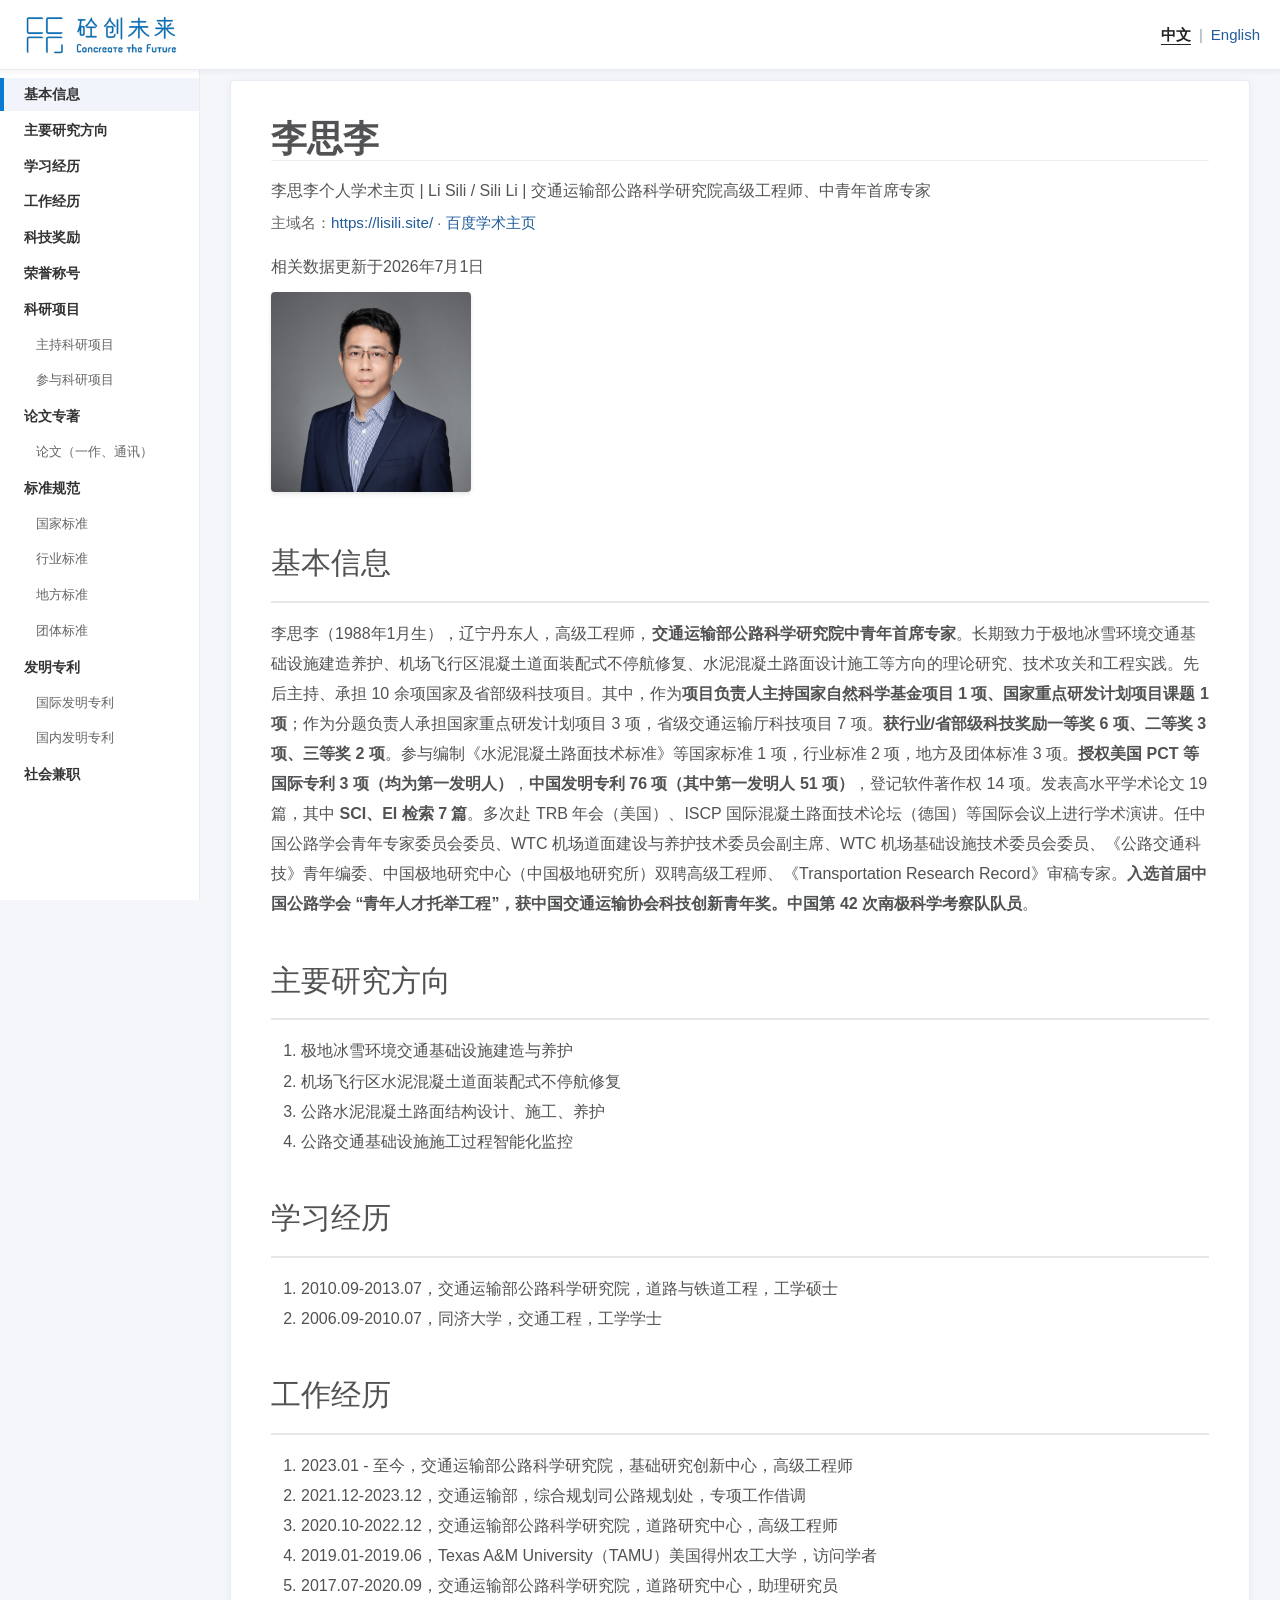
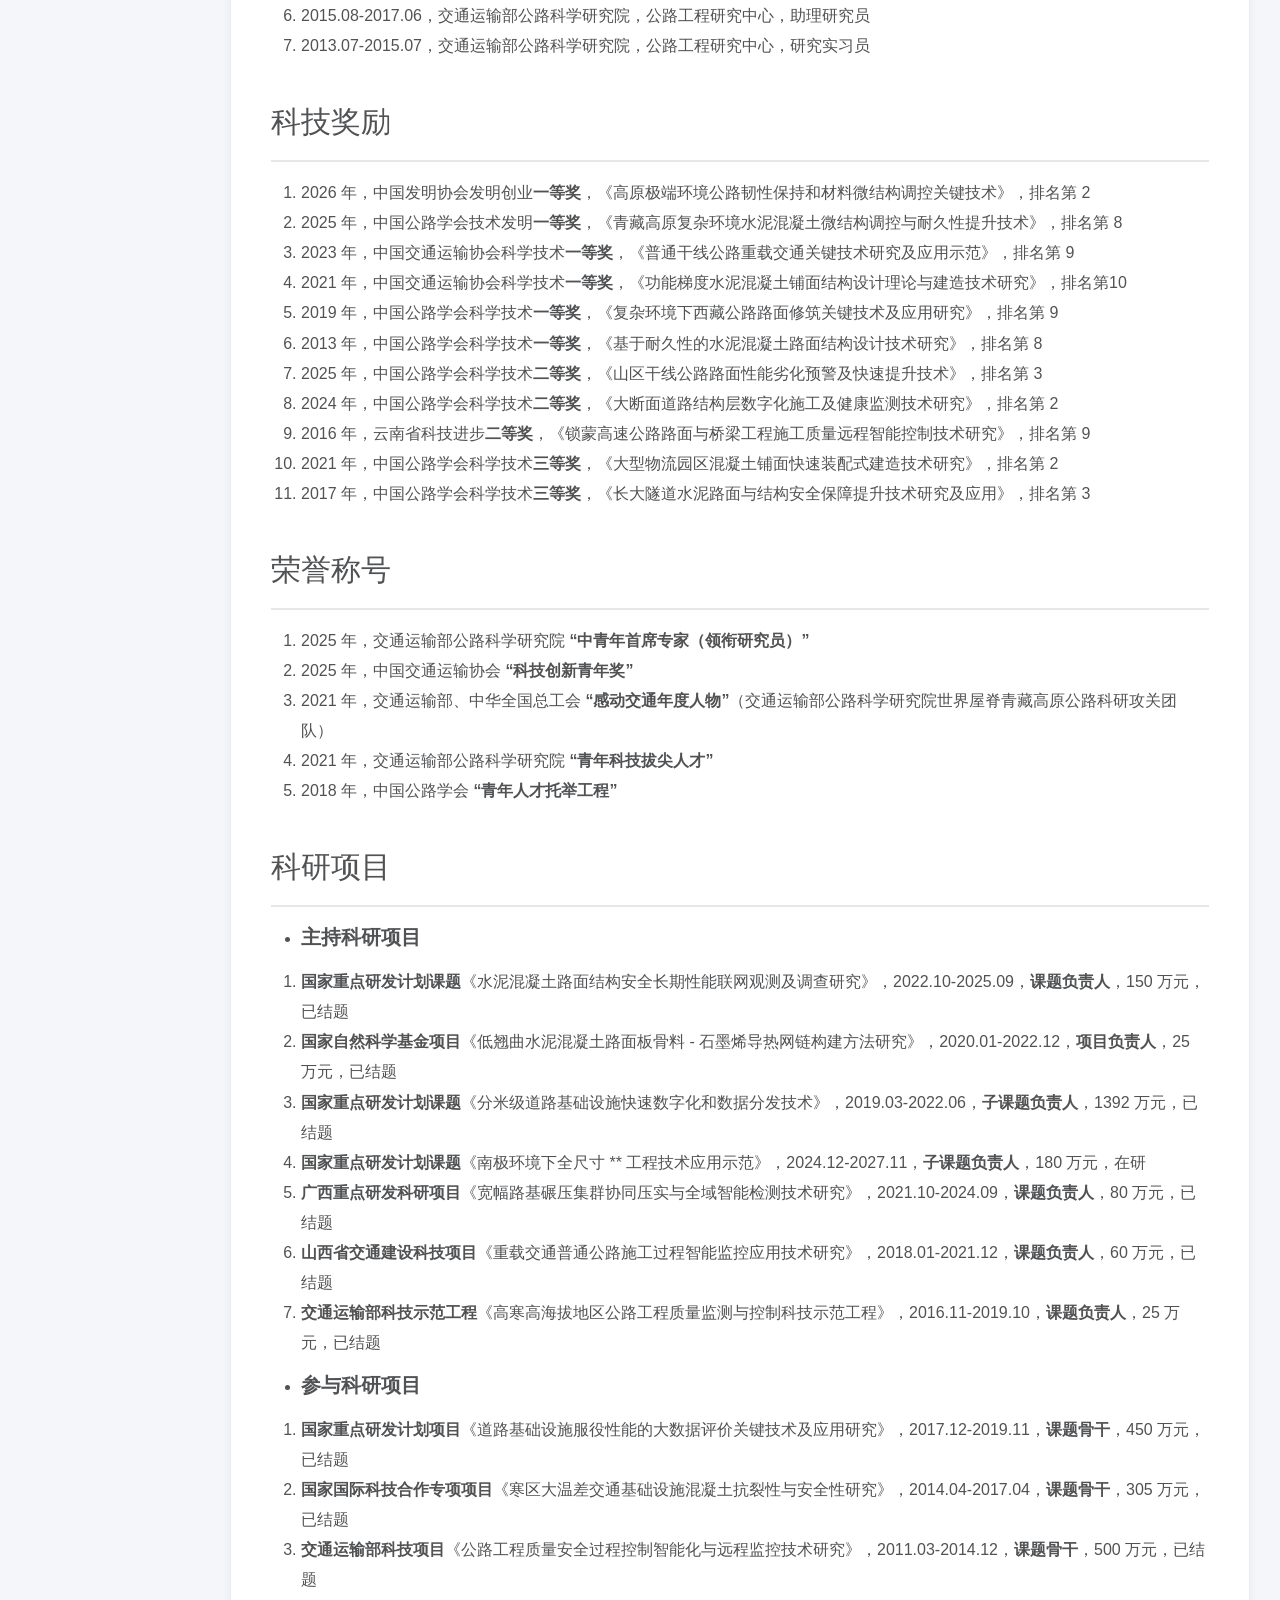
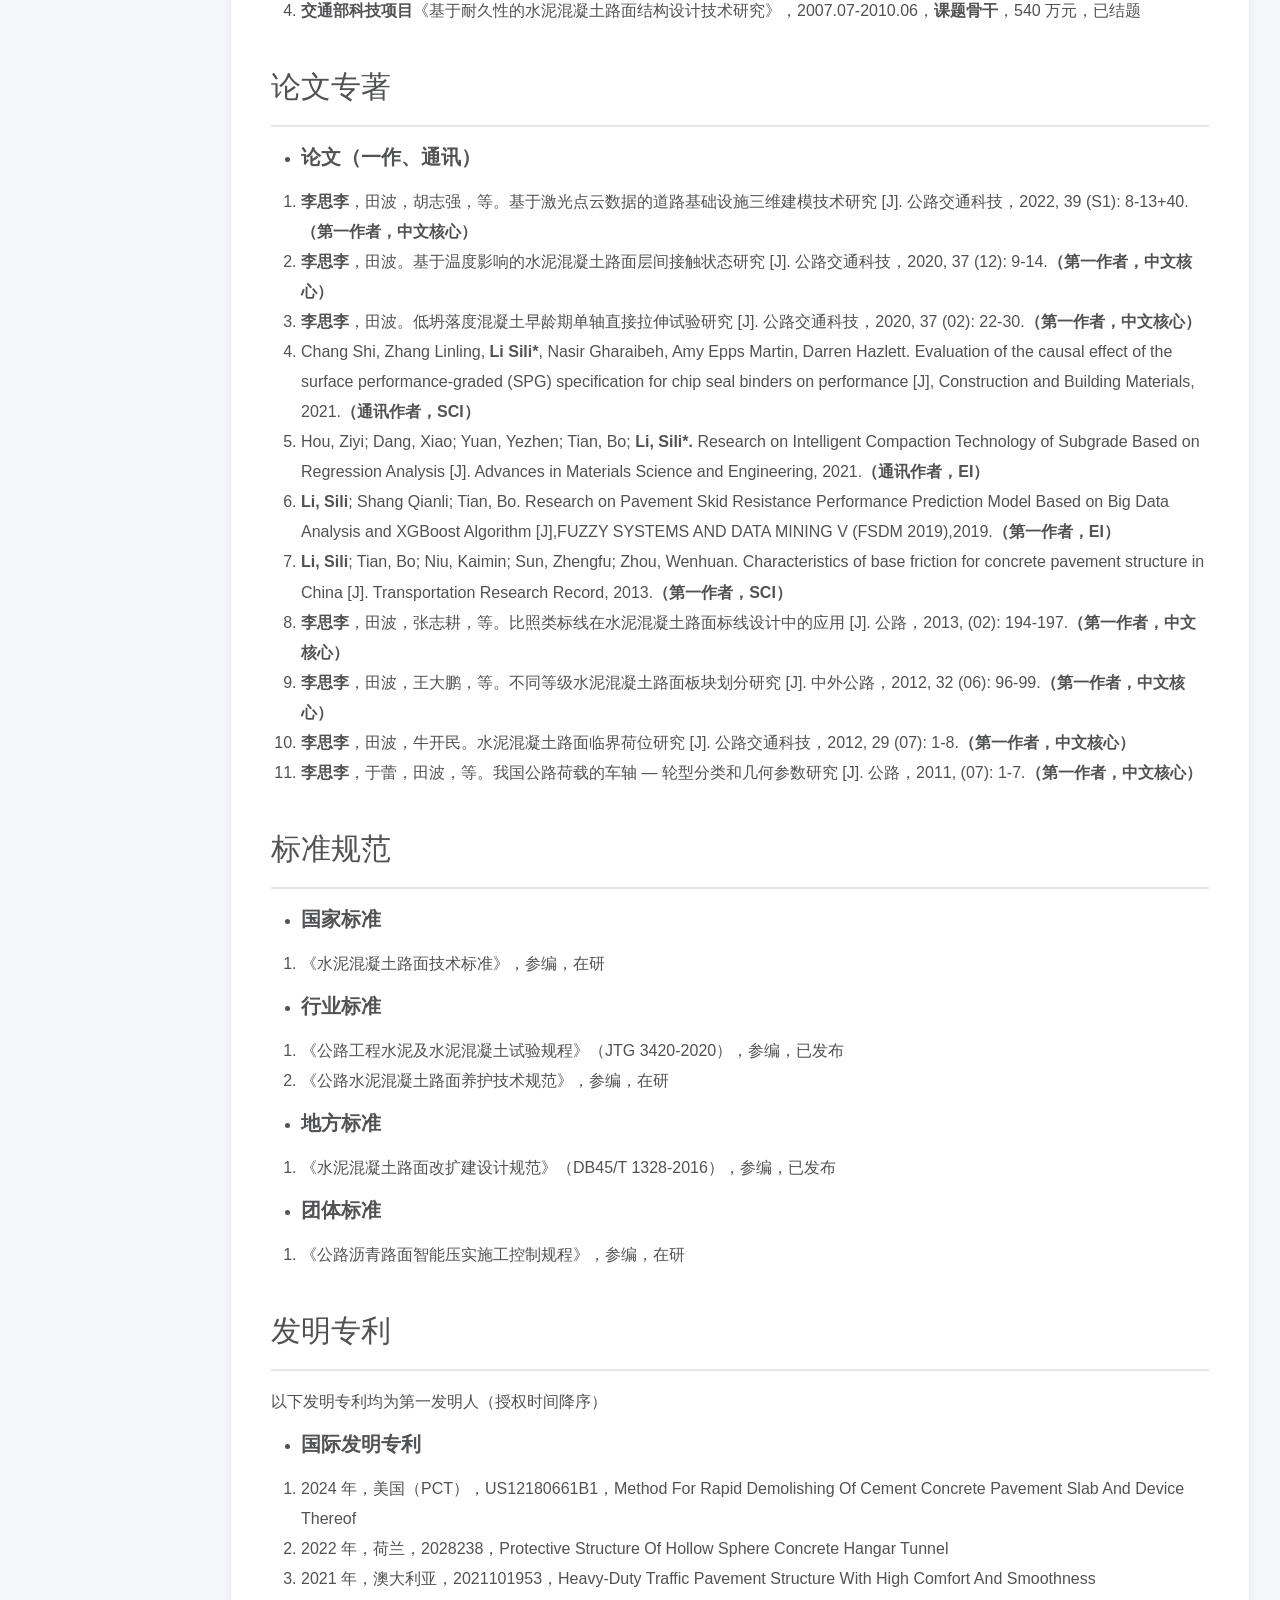
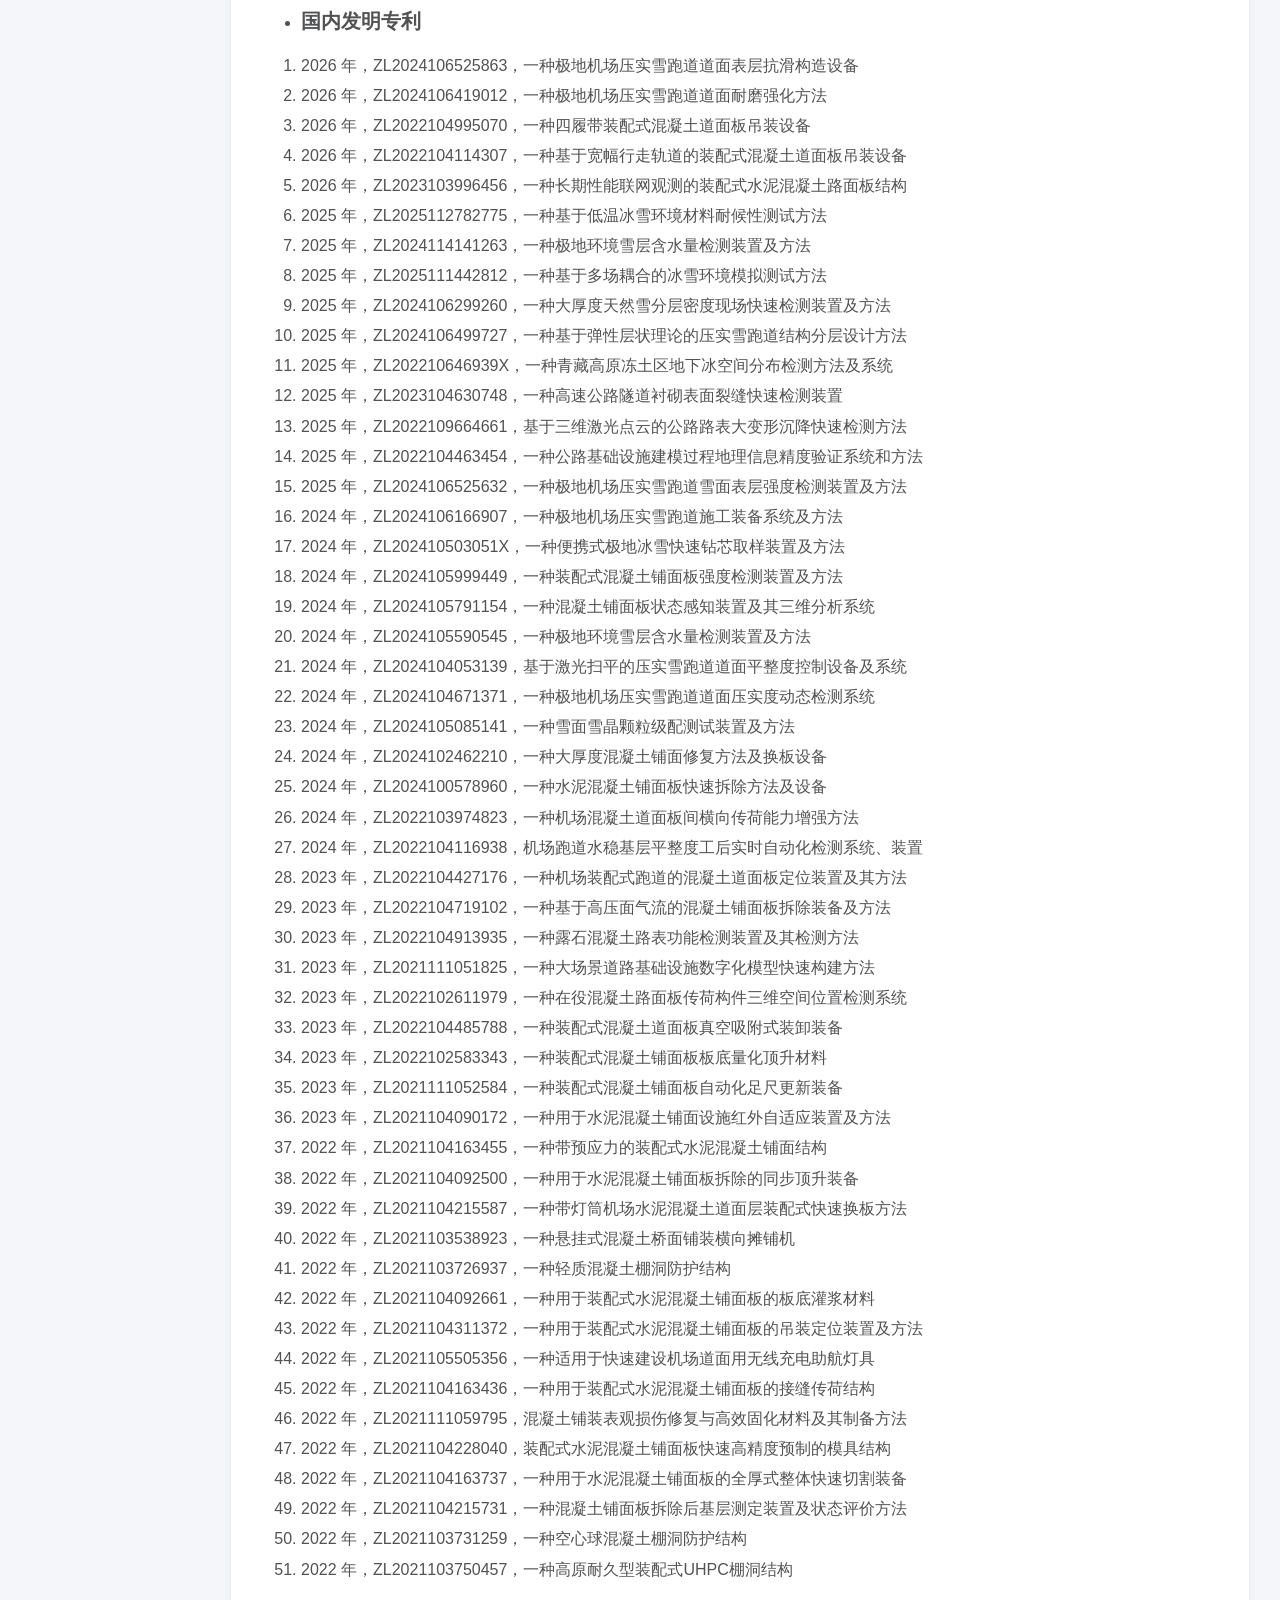
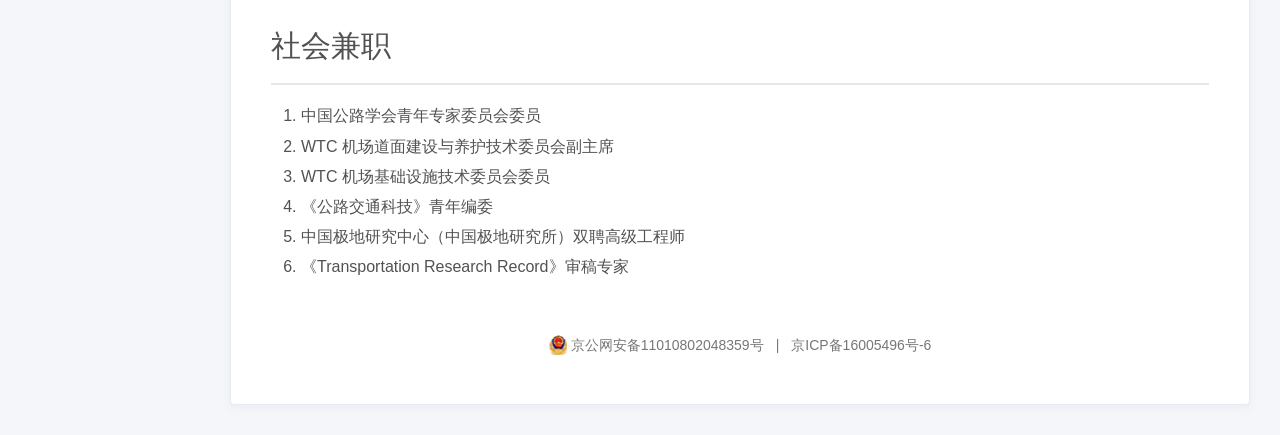
==== commit d3adc6a0: "Add authorized polar runway anti-skid patent" ====
--- a/index.html
+++ b/index.html
@@ -9,6 +9,7 @@
 <meta name="author" content="李思李">
 <link rel="canonical" href="https://lisili.site/">
 <link rel="alternate" hreflang="zh-CN" href="https://lisili.site/">
+<link rel="alternate" hreflang="en" href="https://lisili.site/en/">
 <link rel="alternate" hreflang="x-default" href="https://lisili.site/">
 <link rel="sitemap" type="application/xml" href="https://lisili.site/sitemap.xml">
 <meta property="og:title" content="李思李 - 交通运输部公路科学研究院高级工程师 | 个人学术简历">
@@ -19,7 +20,7 @@
 <meta property="og:locale" content="zh_CN">
 <meta property="og:image" content="https://lisili.site/image/profile.png">
 <meta property="og:image:alt" content="李思李个人照片">
-<meta property="og:updated_time" content="2026-06-30">
+<meta property="og:updated_time" content="2026-07-01">
 <meta name="twitter:card" content="summary_large_image">
 <meta name="twitter:title" content="李思李 - 交通运输部公路科学研究院高级工程师 | 个人学术简历">
 <meta name="twitter:description" content="李思李，交通运输部公路科学研究院高级工程师、中青年首席专家，研究方向包括极地冰雪环境交通基础设施、机场飞行区道面修复与水泥混凝土路面工程。">
@@ -81,7 +82,7 @@
       "name": "李思李 - 个人学术简历",
       "description": "李思李个人学术主页，展示其研究方向、科研项目、论文专著、标准规范、发明专利和社会兼职。",
       "inLanguage": "zh-CN",
-      "dateModified": "2026-06-30",
+      "dateModified": "2026-07-01",
       "isPartOf": {
         "@id": "https://lisili.site/#website"
       },
@@ -999,6 +1000,11 @@
   <div class="navbar">
     <img src="/image/图片1.png" alt="李思李个人学术简历标识" style="height: 50px; width: auto;">
     <div class="nav-title"> </div>
+    <nav class="language-switcher" aria-label="语言切换">
+      <span class="current" aria-current="page">中文</span>
+      <span class="separator" aria-hidden="true">|</span>
+      <a href="/en/" hreflang="en" lang="en">English</a>
+    </nav>
   </div>
   <div class='typora-export-content'>
     <div id='write' class=''>
@@ -1009,7 +1015,7 @@
 <h1 id='李思李'>李思李</h1>
       <p class="profile-subtitle">李思李个人学术主页 | Li Sili / Sili Li | 交通运输部公路科学研究院高级工程师、中青年首席专家</p>
       <p class="profile-links">主域名：<a href="https://lisili.site/">https://lisili.site/</a> · <a href="https://a.xueshu.baidu.com/homepage/u/103f57b14f02540d6262af93669a49a7" rel="me noopener" target="_blank">百度学术主页</a></p>
-      相关数据更新于2026年6月30日
+      相关数据更新于2026年7月1日
       <div align="left"><img src="./image/profile.png" class="profile-img" alt="李思李个人照片"> </div>
 <details class="mobile-toc">
 <summary>目录</summary>
@@ -1029,7 +1035,7 @@
 </details>
 <h3 id='基本信息'>基本信息</h3>
 <hr />
-<p>李思李（1988年1月生），辽宁丹东人，高级工程师，<strong>交通运输部公路科学研究院中青年首席专家</strong>。长期致力于极地冰雪环境交通基础设施建造养护、机场飞行区混凝土道面装配式不停航修复、水泥混凝土路面设计施工等方向的理论研究、技术攻关和工程实践。先后主持、承担 10 余项国家及省部级科技项目。其中，作为<strong>项目负责人主持国家自然科学基金项目 1 项、国家重点研发计划项目课题 1 项</strong>；作为分题负责人承担国家重点研发计划项目 3 项，省级交通运输厅科技项目 7 项。<strong>获行业/省部级科技奖励一等奖 6 项、二等奖 3 项、三等奖 2 项</strong>。参与编制《水泥混凝土路面技术标准》等国家标准 1 项，行业标准 2 项，地方及团体标准 3 项。<strong>授权美国 PCT 等国际专利 3 项（均为第一发明人）</strong>，<strong>中国发明专利 75 项（其中第一发明人 50 项）</strong>，登记软件著作权 14 项。发表高水平学术论文 19 篇，其中 <strong>SCI、EI 检索 7 篇</strong>。多次赴 TRB 年会（美国）、ISCP 国际混凝土路面技术论坛（德国）等国际会议上进行学术演讲。任中国公路学会青年专家委员会委员、WTC 机场道面建设与养护技术委员会副主席、WTC 机场基础设施技术委员会委员、《公路交通科技》青年编委、中国极地研究中心（中国极地研究所）双聘高级工程师、《Transportation Research Record》审稿专家。<strong>入选首届中国公路学会 “青年人才托举工程”，获中国交通运输协会科技创新青年奖。中国第 42 次南极科学考察队队员</strong>。</p>
+<p>李思李（1988年1月生），辽宁丹东人，高级工程师，<strong>交通运输部公路科学研究院中青年首席专家</strong>。长期致力于极地冰雪环境交通基础设施建造养护、机场飞行区混凝土道面装配式不停航修复、水泥混凝土路面设计施工等方向的理论研究、技术攻关和工程实践。先后主持、承担 10 余项国家及省部级科技项目。其中，作为<strong>项目负责人主持国家自然科学基金项目 1 项、国家重点研发计划项目课题 1 项</strong>；作为分题负责人承担国家重点研发计划项目 3 项，省级交通运输厅科技项目 7 项。<strong>获行业/省部级科技奖励一等奖 6 项、二等奖 3 项、三等奖 2 项</strong>。参与编制《水泥混凝土路面技术标准》等国家标准 1 项，行业标准 2 项，地方及团体标准 3 项。<strong>授权美国 PCT 等国际专利 3 项（均为第一发明人）</strong>，<strong>中国发明专利 76 项（其中第一发明人 51 项）</strong>，登记软件著作权 14 项。发表高水平学术论文 19 篇，其中 <strong>SCI、EI 检索 7 篇</strong>。多次赴 TRB 年会（美国）、ISCP 国际混凝土路面技术论坛（德国）等国际会议上进行学术演讲。任中国公路学会青年专家委员会委员、WTC 机场道面建设与养护技术委员会副主席、WTC 机场基础设施技术委员会委员、《公路交通科技》青年编委、中国极地研究中心（中国极地研究所）双聘高级工程师、《Transportation Research Record》审稿专家。<strong>入选首届中国公路学会 “青年人才托举工程”，获中国交通运输协会科技创新青年奖。中国第 42 次南极科学考察队队员</strong>。</p>
 
 <h3 id='主要研究方向'>主要研究方向</h3>
 <hr />
@@ -1176,6 +1182,7 @@
 <li><h4 id='国内发明专利'><strong>国内发明专利</strong></h4></li>
 </ul>
 <ol start='' >
+<li>2026 年，ZL2024106525863，一种极地机场压实雪跑道道面表层抗滑构造设备</li>
 <li>2026 年，ZL2024106419012，一种极地机场压实雪跑道道面耐磨强化方法</li>
 <li>2026 年，ZL2022104995070，一种四履带装配式混凝土道面板吊装设备</li>
 <li>2026 年，ZL2022104114307，一种基于宽幅行走轨道的装配式混凝土道面板吊装设备</li>
--- a/2html/style.css
+++ b/2html/style.css
@@ -158,12 +158,34 @@
         color: #087cd2  ;
         background:rgba(238,242,249,.5);
     }
-    .BlogAnchor a {
-        text-decoration: none;
-        color: #333;
-        display: block;
-        border-radius: 0px;
-    }
+.BlogAnchor a {
+    text-decoration: none;
+    color: #333;
+    display: block;
+    border-radius: 0px;
+}
+
+html[lang="en"] .BlogAnchor li,
+html[lang="en"] .BlogAnchor li .nav_item {
+  white-space: normal !important;
+  overflow: visible !important;
+  text-overflow: clip !important;
+  text-indent: 0 !important;
+  line-height: 1.35 !important;
+}
+
+html[lang="en"] .BlogAnchor li .item_h1 {
+  padding: 4px 12px 4px 16px !important;
+}
+
+html[lang="en"] .BlogAnchor li .item_h2 {
+  padding: 3px 12px 3px 28px !important;
+}
+
+html[lang="en"] .BlogAnchor li .nav_item.current {
+  text-indent: 0 !important;
+}
+
 /* 顶部导航栏样式 */
 .navbar {
   position: fixed; /* 跟随滚动固定 */
@@ -180,6 +202,42 @@
   box-shadow: 0 2px 4px rgba(0,0,0,0.05); /* 轻微阴影 */
 }
 
+.language-switcher {
+  margin-left: auto;
+  display: inline-flex;
+  align-items: center;
+  gap: 8px;
+  color: #333;
+  font-size: 15px;
+  line-height: 1;
+  white-space: nowrap;
+}
+
+.language-switcher a,
+.language-switcher span {
+  display: inline-flex;
+  align-items: center;
+  min-height: 34px;
+  color: #225c9a;
+  text-decoration: none;
+}
+
+.language-switcher a:hover {
+  color: #087cd2;
+  text-decoration: underline;
+}
+
+.language-switcher .current {
+  color: #222;
+  font-weight: 700;
+  text-decoration: underline;
+  text-underline-offset: 4px;
+}
+
+.language-switcher .separator {
+  color: #9aa3ad;
+}
+
 /* Logo样式 */
 .navbar .logo {
   height: 100%;
@@ -219,6 +277,14 @@
   .navbar .nav-title {
     font-size: 16px;
   }
+  .language-switcher {
+    gap: 6px;
+    font-size: 14px;
+  }
+  .language-switcher a,
+  .language-switcher span {
+    min-height: 30px;
+  }
   #write {
     margin-top: 70px !important;
   }
@@ -241,3 +307,99 @@
   }
 }
 
+.mobile-toc {
+  display: none;
+}
+
+.site-record {
+  display: flex;
+  align-items: center;
+  justify-content: center;
+  flex-wrap: wrap;
+}
+
+.profile-subtitle {
+  margin: 0.25rem 0 0.35rem;
+  color: #555;
+  font-size: 1rem;
+  line-height: 1.7;
+}
+
+.profile-links {
+  margin: 0 0 1rem;
+  color: #666;
+  font-size: 0.95rem;
+  line-height: 1.7;
+}
+
+.profile-links a {
+  color: #225c9a;
+  text-decoration: none;
+}
+
+.profile-links a:hover {
+  text-decoration: underline;
+}
+
+@media screen and (max-width: 640px) {
+  .profile-subtitle,
+  .profile-links {
+    font-size: 0.95rem;
+    text-align: left;
+  }
+
+  .mobile-toc {
+    display: block;
+    margin: 14px 0 18px;
+    border: 1px solid #E6ECF1;
+    border-radius: 8px;
+    background: #fff;
+    overflow: hidden;
+  }
+
+  .mobile-toc summary {
+    padding: 11px 12px;
+    cursor: pointer;
+    font-weight: 600;
+  }
+
+  .mobile-toc summary::-webkit-details-marker {
+    display: none;
+  }
+
+  .mobile-toc nav {
+    display: grid;
+    grid-template-columns: repeat(2, minmax(0, 1fr));
+    gap: 8px;
+    padding: 0 12px 12px;
+  }
+
+  .mobile-toc a {
+    display: block;
+    padding: 8px 10px;
+    border-radius: 6px;
+    background: #F6F8FA;
+    color: #333;
+    text-align: center;
+    text-decoration: none;
+    font-size: 0.95rem;
+    line-height: 1.35;
+  }
+
+  .site-record {
+    margin: 36px 0 18px !important;
+    padding: 0 16px;
+    gap: 6px;
+    font-size: 12px !important;
+    line-height: 1.6;
+  }
+
+  .site-record a {
+    width: 100%;
+    justify-content: center;
+  }
+
+  .site-record-separator {
+    display: none;
+  }
+}
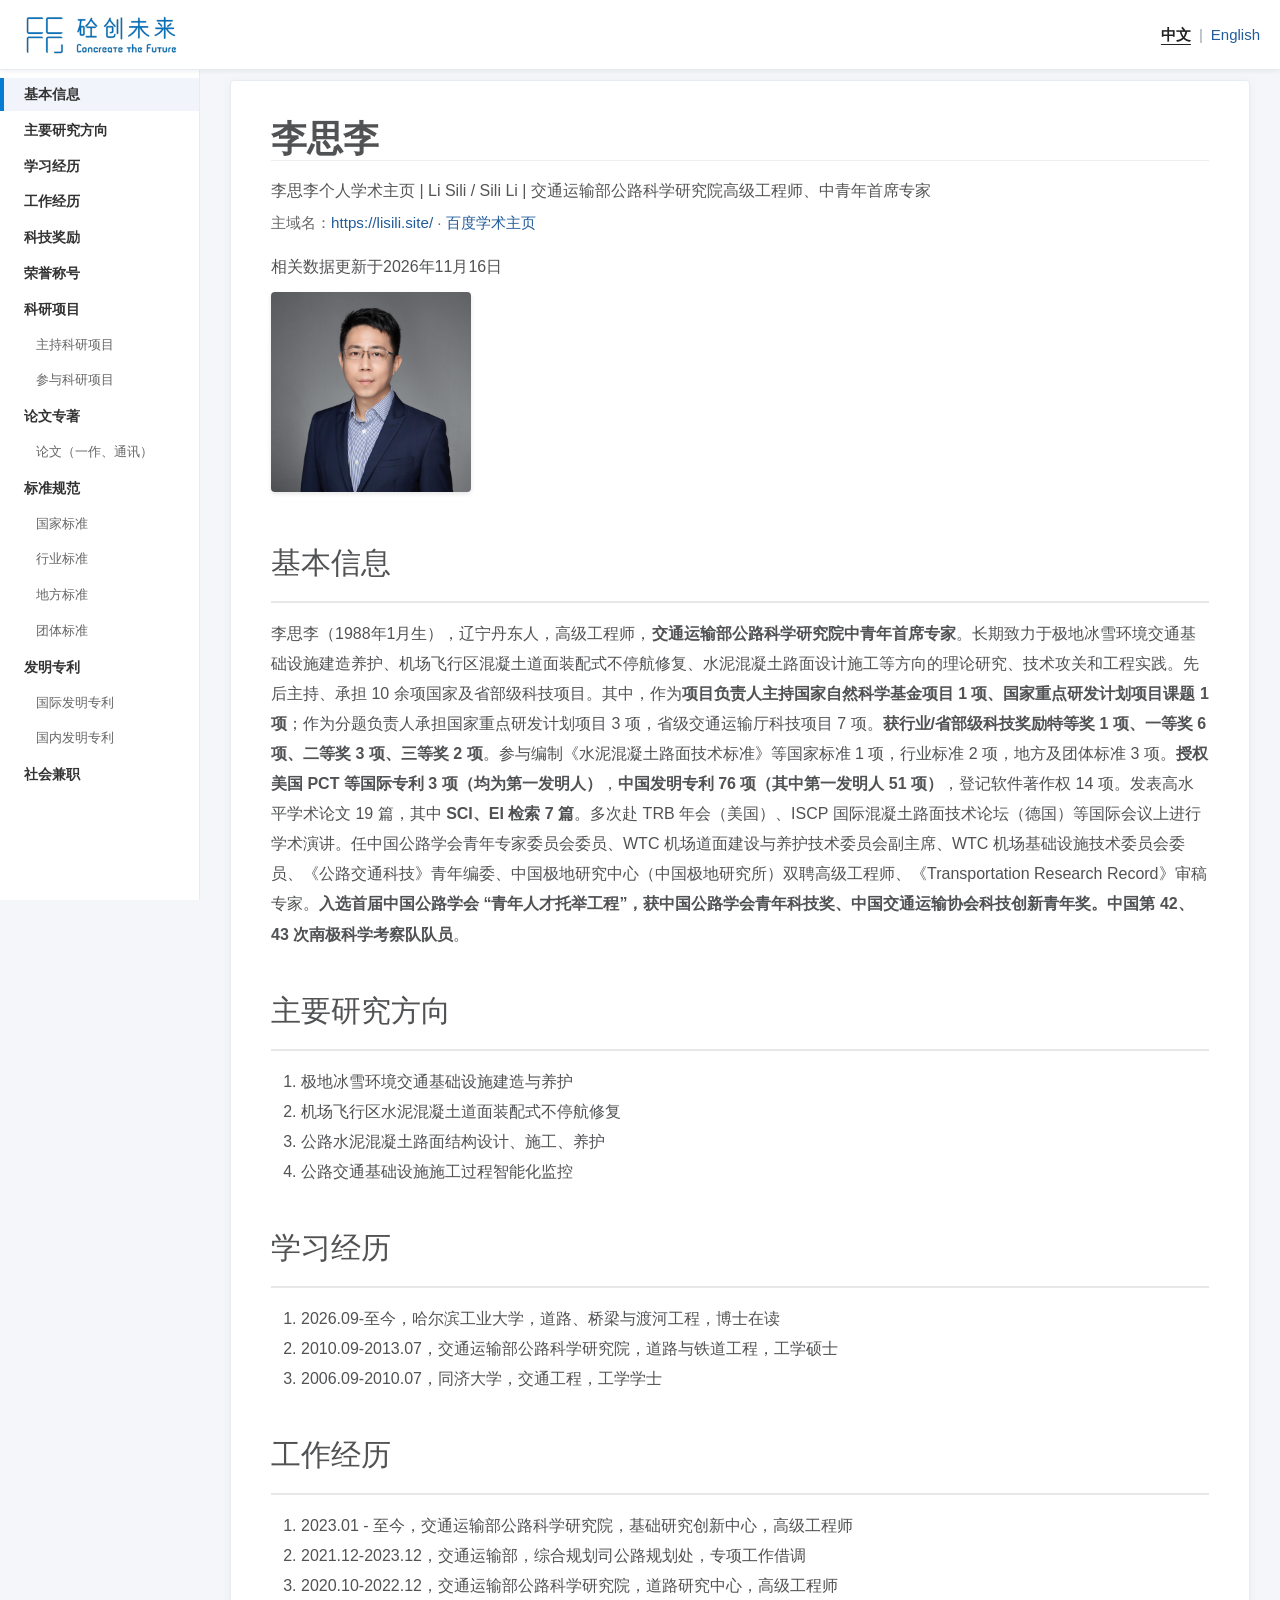
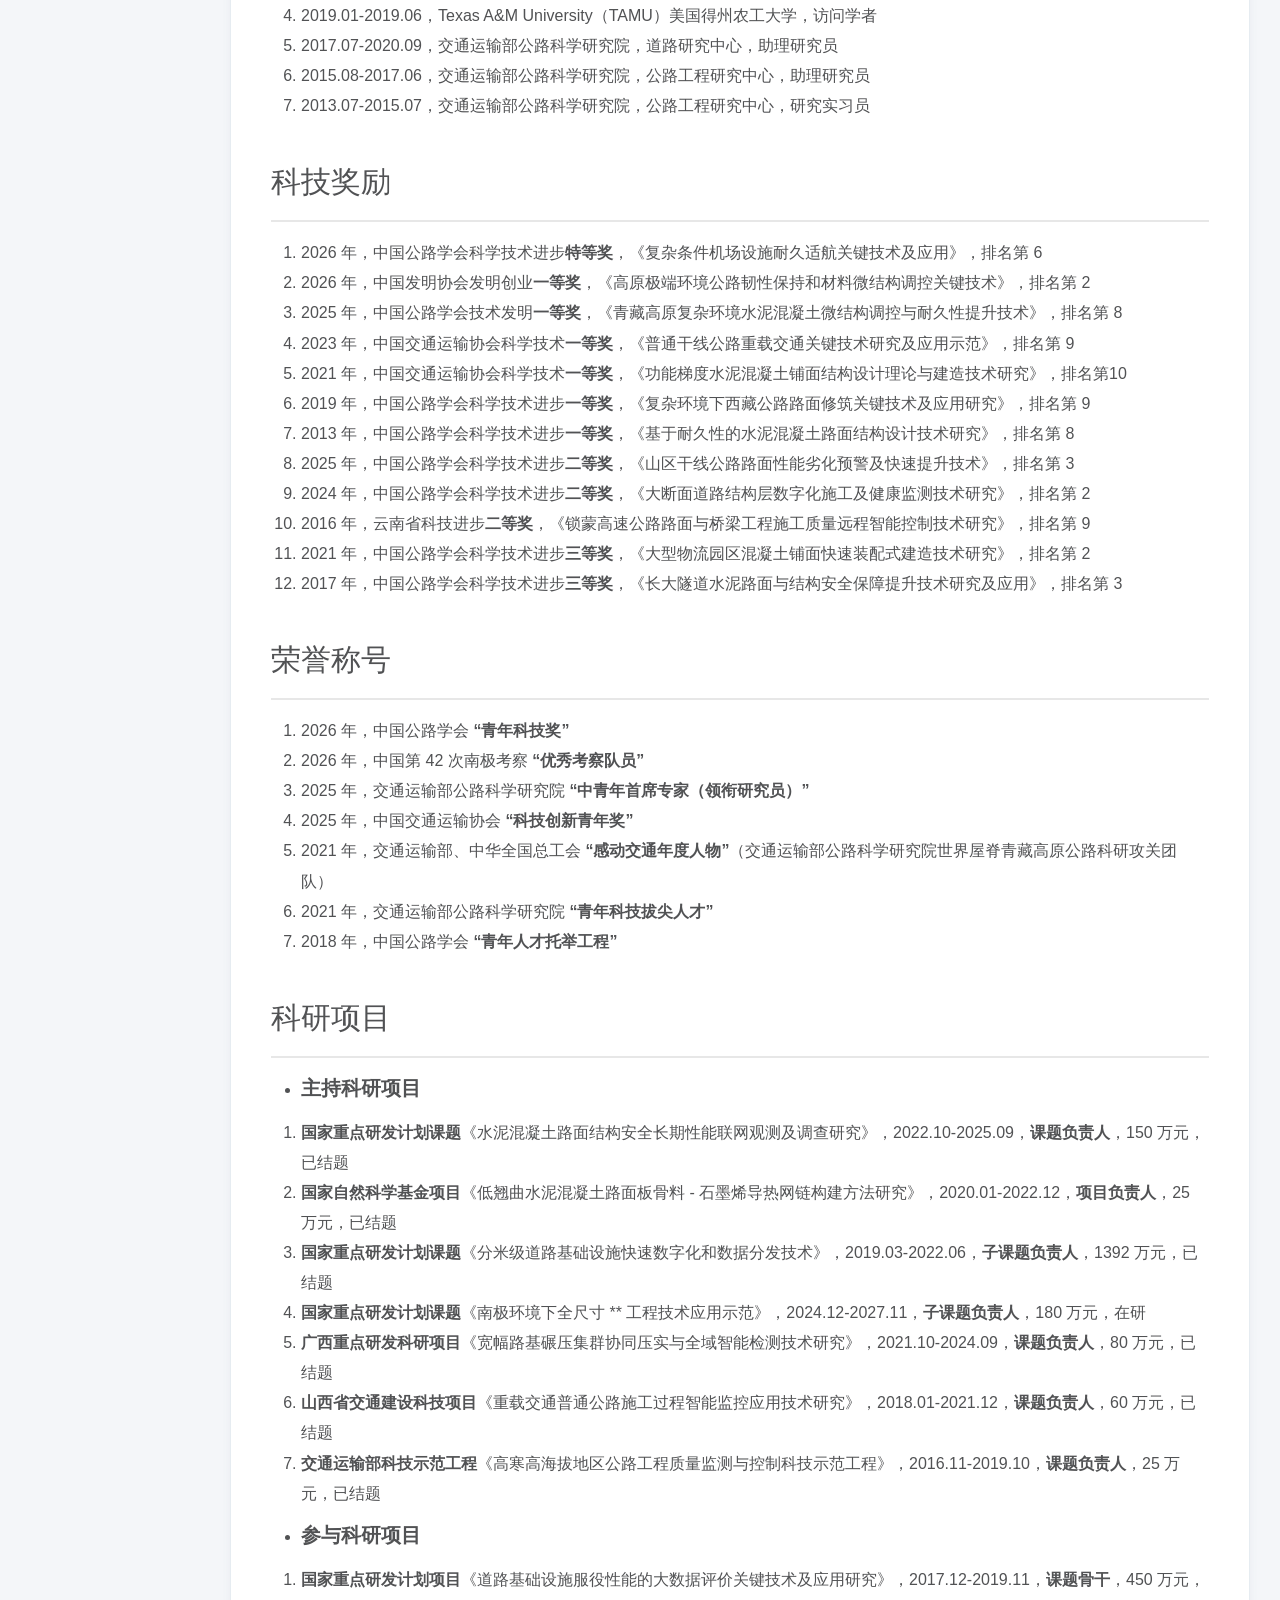
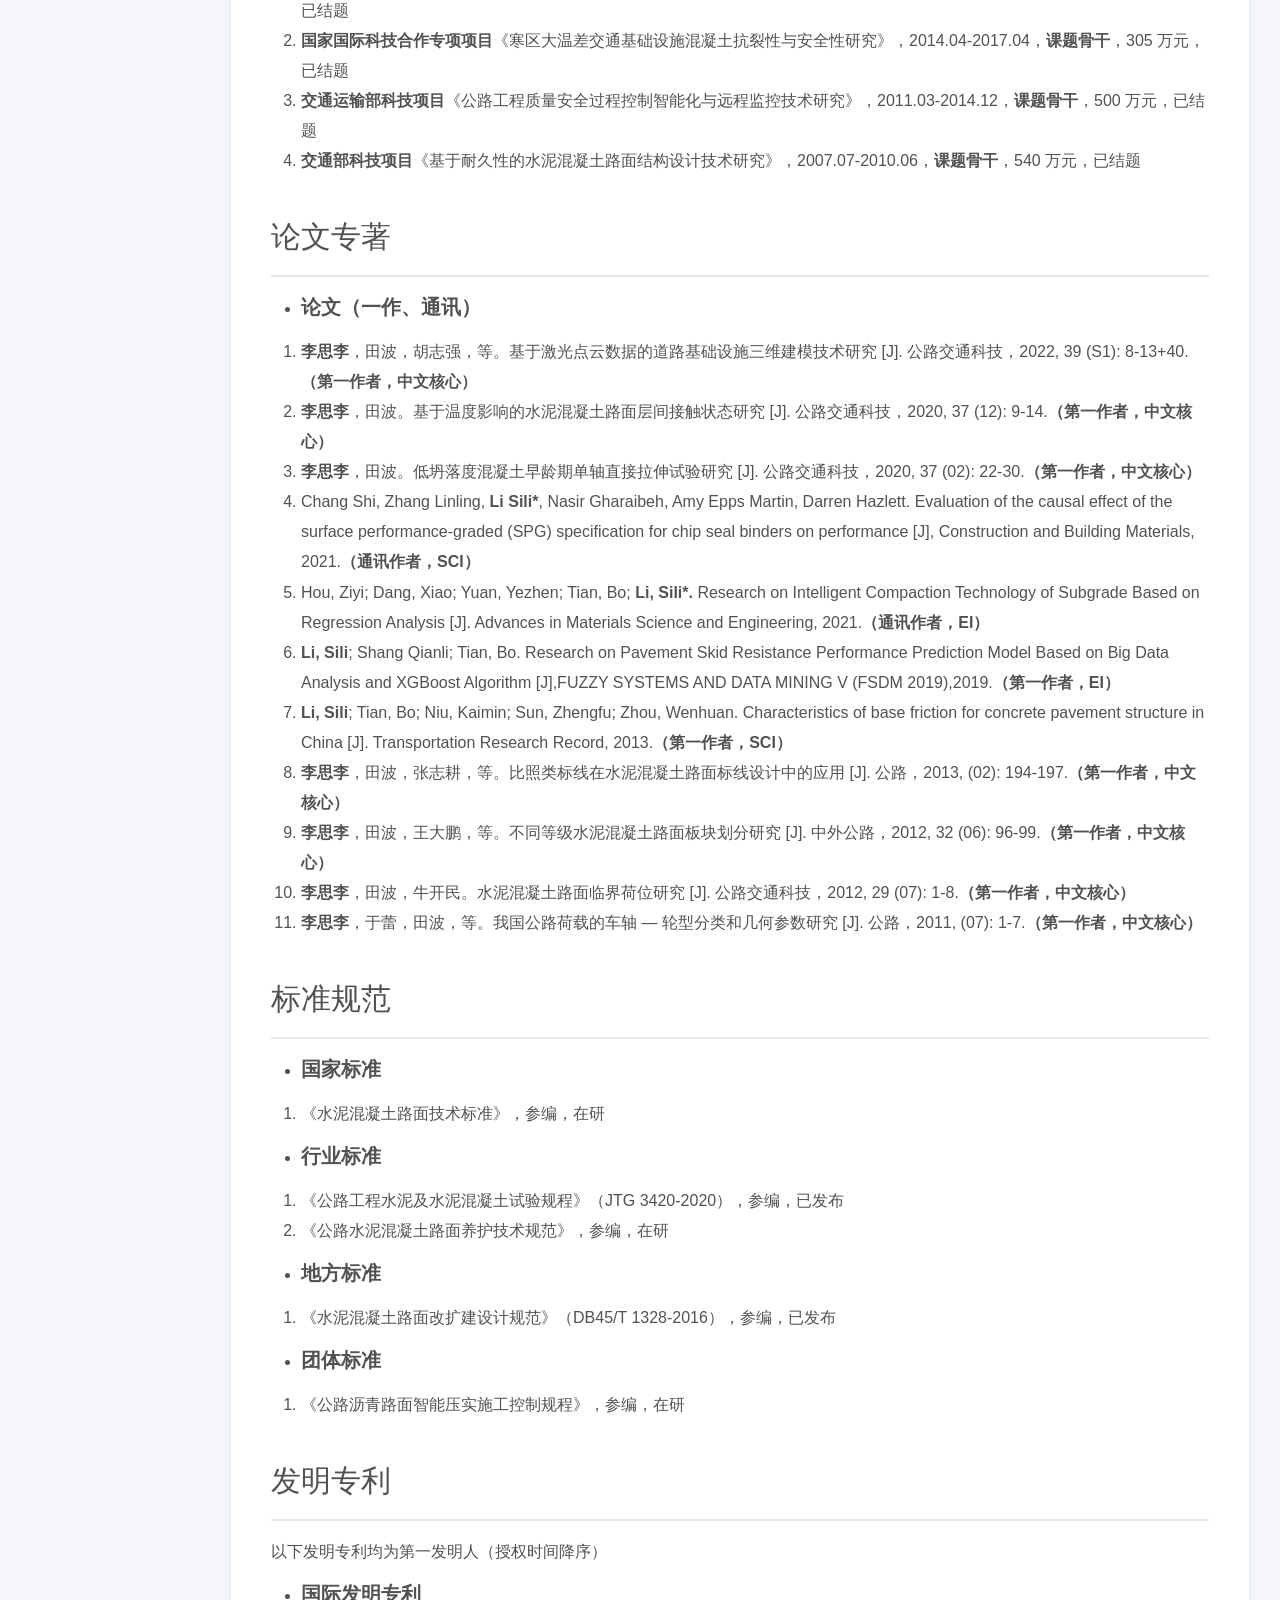
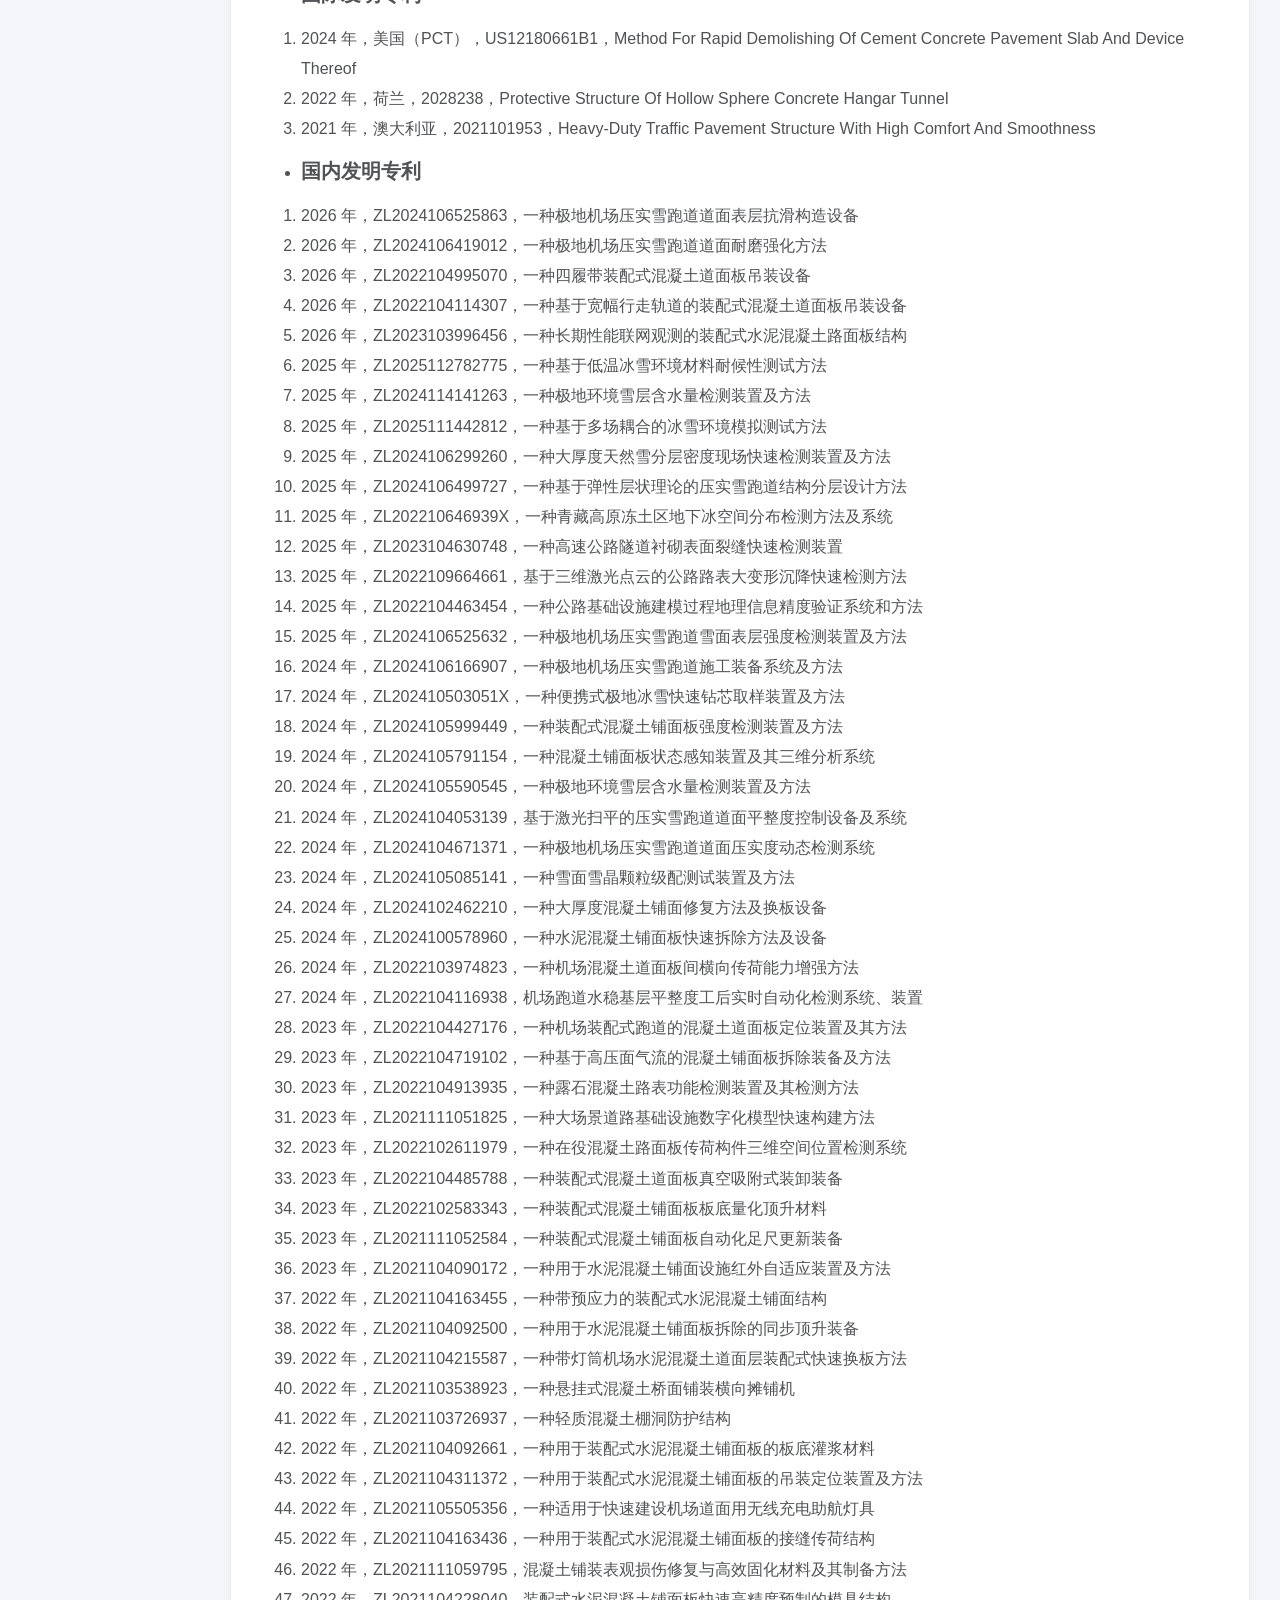
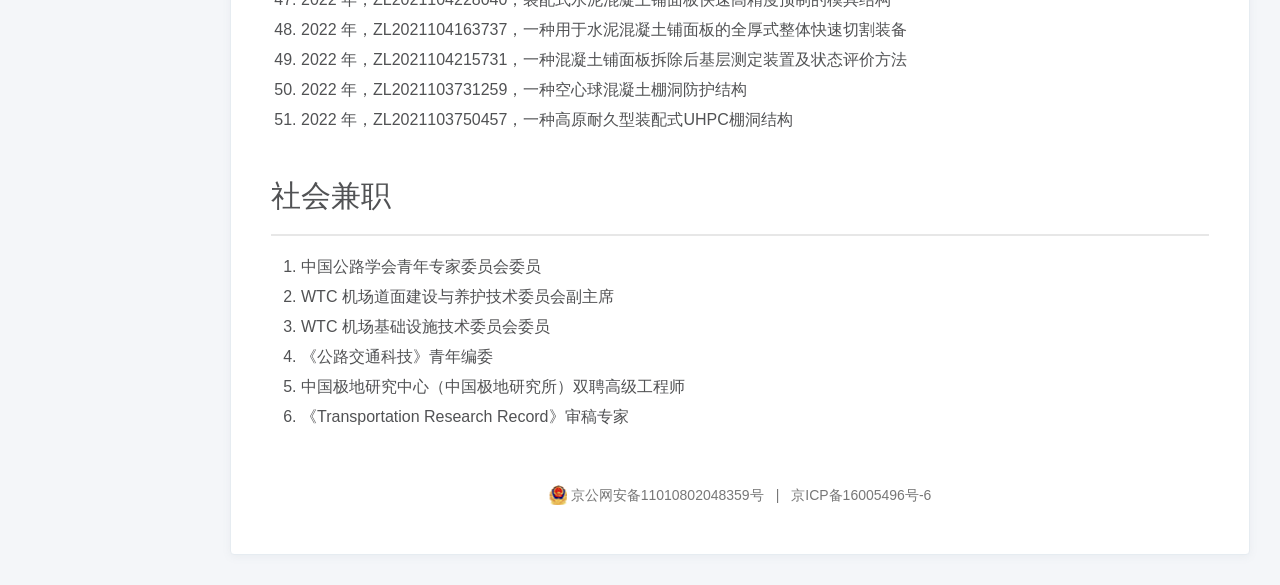
==== commit 4b09728c: "Update Chinese academic profile for November 16, 2026" ====
--- a/index.html
+++ b/index.html
@@ -20,7 +20,7 @@
 <meta property="og:locale" content="zh_CN">
 <meta property="og:image" content="https://lisili.site/image/profile.png">
 <meta property="og:image:alt" content="李思李个人照片">
-<meta property="og:updated_time" content="2026-07-01">
+<meta property="og:updated_time" content="2026-11-16">
 <meta name="twitter:card" content="summary_large_image">
 <meta name="twitter:title" content="李思李 - 交通运输部公路科学研究院高级工程师 | 个人学术简历">
 <meta name="twitter:description" content="李思李，交通运输部公路科学研究院高级工程师、中青年首席专家，研究方向包括极地冰雪环境交通基础设施、机场飞行区道面修复与水泥混凝土路面工程。">
@@ -69,8 +69,11 @@
       ],
       "knowsLanguage": ["zh-CN", "en"],
       "award": [
+        "2026 年中国公路学会科学技术进步特等奖《复杂条件机场设施耐久适航关键技术及应用》，排名第 6",
         "2026 年中国发明协会发明创业一等奖《高原极端环境公路韧性保持和材料微结构调控关键技术》，排名第 2",
         "中国公路学会青年人才托举工程",
+        "2026 年中国公路学会青年科技奖",
+        "2026 年中国第42次南极考察优秀考察队员",
         "中国交通运输协会科技创新青年奖"
       ],
       "description": "李思李，交通运输部公路科学研究院高级工程师、中青年首席专家，研究方向包括极地冰雪环境交通基础设施、机场飞行区道面快速修复与水泥混凝土路面工程。"
@@ -82,7 +85,7 @@
       "name": "李思李 - 个人学术简历",
       "description": "李思李个人学术主页，展示其研究方向、科研项目、论文专著、标准规范、发明专利和社会兼职。",
       "inLanguage": "zh-CN",
-      "dateModified": "2026-07-01",
+      "dateModified": "2026-11-16",
       "isPartOf": {
         "@id": "https://lisili.site/#website"
       },
@@ -1015,7 +1018,7 @@
 <h1 id='李思李'>李思李</h1>
       <p class="profile-subtitle">李思李个人学术主页 | Li Sili / Sili Li | 交通运输部公路科学研究院高级工程师、中青年首席专家</p>
       <p class="profile-links">主域名：<a href="https://lisili.site/">https://lisili.site/</a> · <a href="https://a.xueshu.baidu.com/homepage/u/103f57b14f02540d6262af93669a49a7" rel="me noopener" target="_blank">百度学术主页</a></p>
-      相关数据更新于2026年7月1日
+      相关数据更新于2026年11月16日
       <div align="left"><img src="./image/profile.png" class="profile-img" alt="李思李个人照片"> </div>
 <details class="mobile-toc">
 <summary>目录</summary>
@@ -1035,7 +1038,7 @@
 </details>
 <h3 id='基本信息'>基本信息</h3>
 <hr />
-<p>李思李（1988年1月生），辽宁丹东人，高级工程师，<strong>交通运输部公路科学研究院中青年首席专家</strong>。长期致力于极地冰雪环境交通基础设施建造养护、机场飞行区混凝土道面装配式不停航修复、水泥混凝土路面设计施工等方向的理论研究、技术攻关和工程实践。先后主持、承担 10 余项国家及省部级科技项目。其中，作为<strong>项目负责人主持国家自然科学基金项目 1 项、国家重点研发计划项目课题 1 项</strong>；作为分题负责人承担国家重点研发计划项目 3 项，省级交通运输厅科技项目 7 项。<strong>获行业/省部级科技奖励一等奖 6 项、二等奖 3 项、三等奖 2 项</strong>。参与编制《水泥混凝土路面技术标准》等国家标准 1 项，行业标准 2 项，地方及团体标准 3 项。<strong>授权美国 PCT 等国际专利 3 项（均为第一发明人）</strong>，<strong>中国发明专利 76 项（其中第一发明人 51 项）</strong>，登记软件著作权 14 项。发表高水平学术论文 19 篇，其中 <strong>SCI、EI 检索 7 篇</strong>。多次赴 TRB 年会（美国）、ISCP 国际混凝土路面技术论坛（德国）等国际会议上进行学术演讲。任中国公路学会青年专家委员会委员、WTC 机场道面建设与养护技术委员会副主席、WTC 机场基础设施技术委员会委员、《公路交通科技》青年编委、中国极地研究中心（中国极地研究所）双聘高级工程师、《Transportation Research Record》审稿专家。<strong>入选首届中国公路学会 “青年人才托举工程”，获中国交通运输协会科技创新青年奖。中国第 42 次南极科学考察队队员</strong>。</p>
+<p>李思李（1988年1月生），辽宁丹东人，高级工程师，<strong>交通运输部公路科学研究院中青年首席专家</strong>。长期致力于极地冰雪环境交通基础设施建造养护、机场飞行区混凝土道面装配式不停航修复、水泥混凝土路面设计施工等方向的理论研究、技术攻关和工程实践。先后主持、承担 10 余项国家及省部级科技项目。其中，作为<strong>项目负责人主持国家自然科学基金项目 1 项、国家重点研发计划项目课题 1 项</strong>；作为分题负责人承担国家重点研发计划项目 3 项，省级交通运输厅科技项目 7 项。<strong>获行业/省部级科技奖励特等奖 1 项、一等奖 6 项、二等奖 3 项、三等奖 2 项</strong>。参与编制《水泥混凝土路面技术标准》等国家标准 1 项，行业标准 2 项，地方及团体标准 3 项。<strong>授权美国 PCT 等国际专利 3 项（均为第一发明人）</strong>，<strong>中国发明专利 76 项（其中第一发明人 51 项）</strong>，登记软件著作权 14 项。发表高水平学术论文 19 篇，其中 <strong>SCI、EI 检索 7 篇</strong>。多次赴 TRB 年会（美国）、ISCP 国际混凝土路面技术论坛（德国）等国际会议上进行学术演讲。任中国公路学会青年专家委员会委员、WTC 机场道面建设与养护技术委员会副主席、WTC 机场基础设施技术委员会委员、《公路交通科技》青年编委、中国极地研究中心（中国极地研究所）双聘高级工程师、《Transportation Research Record》审稿专家。<strong>入选首届中国公路学会 “青年人才托举工程”，获中国公路学会青年科技奖、中国交通运输协会科技创新青年奖。中国第 42、43 次南极科学考察队队员</strong>。</p>
 
 <h3 id='主要研究方向'>主要研究方向</h3>
 <hr />
@@ -1049,6 +1052,7 @@
 <h3 id='学习经历'>学习经历</h3>
 <hr />
 <ol start='' >
+<li>2026.09-至今，哈尔滨工业大学，道路、桥梁与渡河工程，博士在读</li>
 <li>2010.09-2013.07，交通运输部公路科学研究院，道路与铁道工程，工学硕士</li>
 <li>2006.09-2010.07，同济大学，交通工程，工学学士</li>
 </ol>
@@ -1068,22 +1072,25 @@
 <h3 id='科技奖励'>科技奖励</h3>
 <hr />
 <ol>
+<li>2026 年，中国公路学会科学技术进步<strong>特等奖</strong>，《复杂条件机场设施耐久适航关键技术及应用》，排名第 6</li>
 <li>2026 年，中国发明协会发明创业<strong>一等奖</strong>，《高原极端环境公路韧性保持和材料微结构调控关键技术》，排名第 2</li>
 <li>2025 年，中国公路学会技术发明<strong>一等奖</strong>，《青藏高原复杂环境水泥混凝土微结构调控与耐久性提升技术》，排名第 8</li>
         <li>2023 年，中国交通运输协会科学技术<strong>一等奖</strong>，《普通干线公路重载交通关键技术研究及应用示范》，排名第 9</li>
 <li>2021 年，中国交通运输协会科学技术<strong>一等奖</strong>，《功能梯度水泥混凝土铺面结构设计理论与建造技术研究》，排名第10</li>
-<li>2019 年，中国公路学会科学技术<strong>一等奖</strong>，《复杂环境下西藏公路路面修筑关键技术及应用研究》，排名第 9</li>
-<li>2013 年，中国公路学会科学技术<strong>一等奖</strong>，《基于耐久性的水泥混凝土路面结构设计技术研究》，排名第 8</li>
-        <li>2025 年，中国公路学会科学技术<strong>二等奖</strong>，《山区干线公路路面性能劣化预警及快速提升技术》，排名第 3</li>
-<li>2024 年，中国公路学会科学技术<strong>二等奖</strong>，《大断面道路结构层数字化施工及健康监测技术研究》，排名第 2</li>
+<li>2019 年，中国公路学会科学技术进步<strong>一等奖</strong>，《复杂环境下西藏公路路面修筑关键技术及应用研究》，排名第 9</li>
+<li>2013 年，中国公路学会科学技术进步<strong>一等奖</strong>，《基于耐久性的水泥混凝土路面结构设计技术研究》，排名第 8</li>
+        <li>2025 年，中国公路学会科学技术进步<strong>二等奖</strong>，《山区干线公路路面性能劣化预警及快速提升技术》，排名第 3</li>
+<li>2024 年，中国公路学会科学技术进步<strong>二等奖</strong>，《大断面道路结构层数字化施工及健康监测技术研究》，排名第 2</li>
 <li>2016 年，云南省科技进步<strong>二等奖</strong>，《锁蒙高速公路路面与桥梁工程施工质量远程智能控制技术研究》，排名第 9</li>
-<li>2021 年，中国公路学会科学技术<strong>三等奖</strong>，《大型物流园区混凝土铺面快速装配式建造技术研究》，排名第 2</li>
-<li>2017 年，中国公路学会科学技术<strong>三等奖</strong>，《长大隧道水泥路面与结构安全保障提升技术研究及应用》，排名第 3</li>
+<li>2021 年，中国公路学会科学技术进步<strong>三等奖</strong>，《大型物流园区混凝土铺面快速装配式建造技术研究》，排名第 2</li>
+<li>2017 年，中国公路学会科学技术进步<strong>三等奖</strong>，《长大隧道水泥路面与结构安全保障提升技术研究及应用》，排名第 3</li>
 </ol>
 
 <h3 id='荣誉称号'>荣誉称号</h3>
 <hr />
 <ol>
+<li>2026 年，中国公路学会 <strong>“青年科技奖”</strong></li>
+<li>2026 年，中国第 42 次南极考察 <strong>“优秀考察队员”</strong></li>
 <li>2025 年，交通运输部公路科学研究院 <strong>“中青年首席专家（领衔研究员）”</strong></li>
 <li>2025 年，中国交通运输协会 <strong>“科技创新青年奖”</strong></li>
 <li>2021 年，交通运输部、中华全国总工会 <strong>“感动交通年度人物”</strong>（交通运输部公路科学研究院世界屋脊青藏高原公路科研攻关团队）</li>
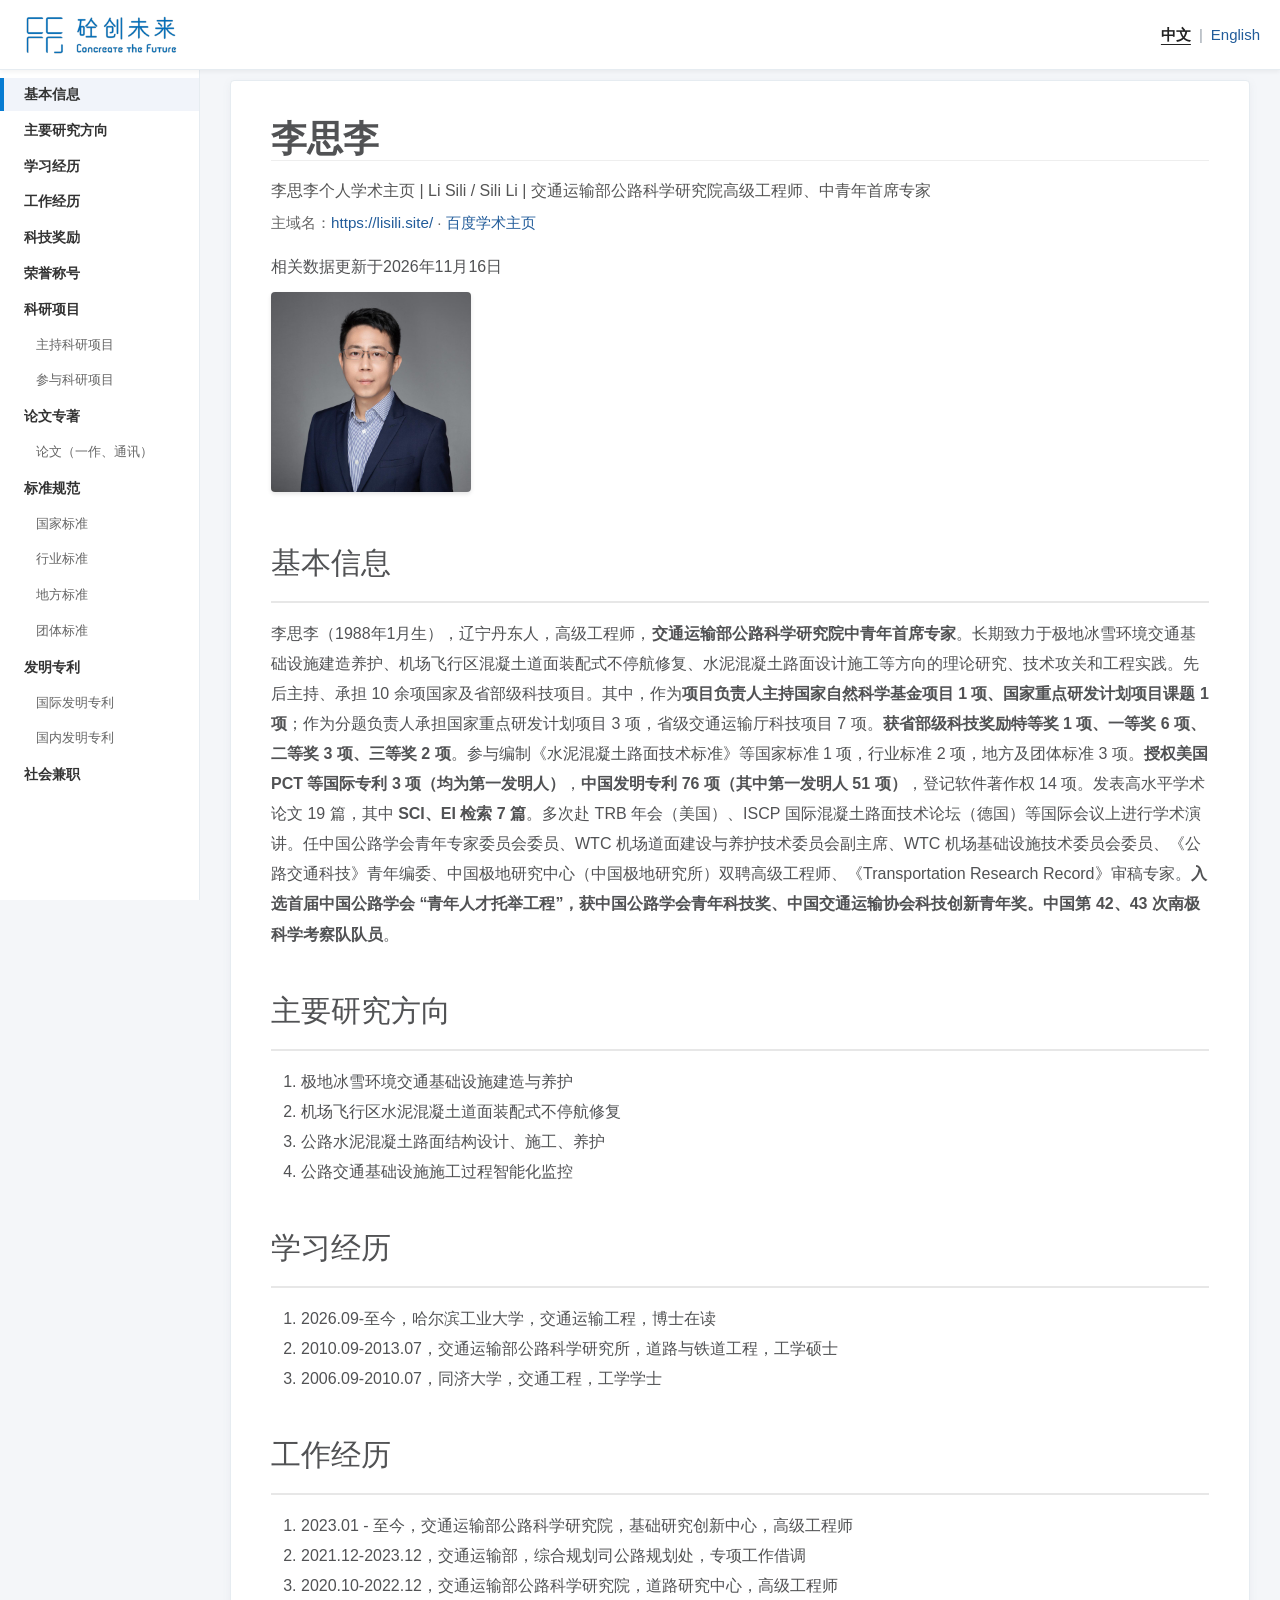
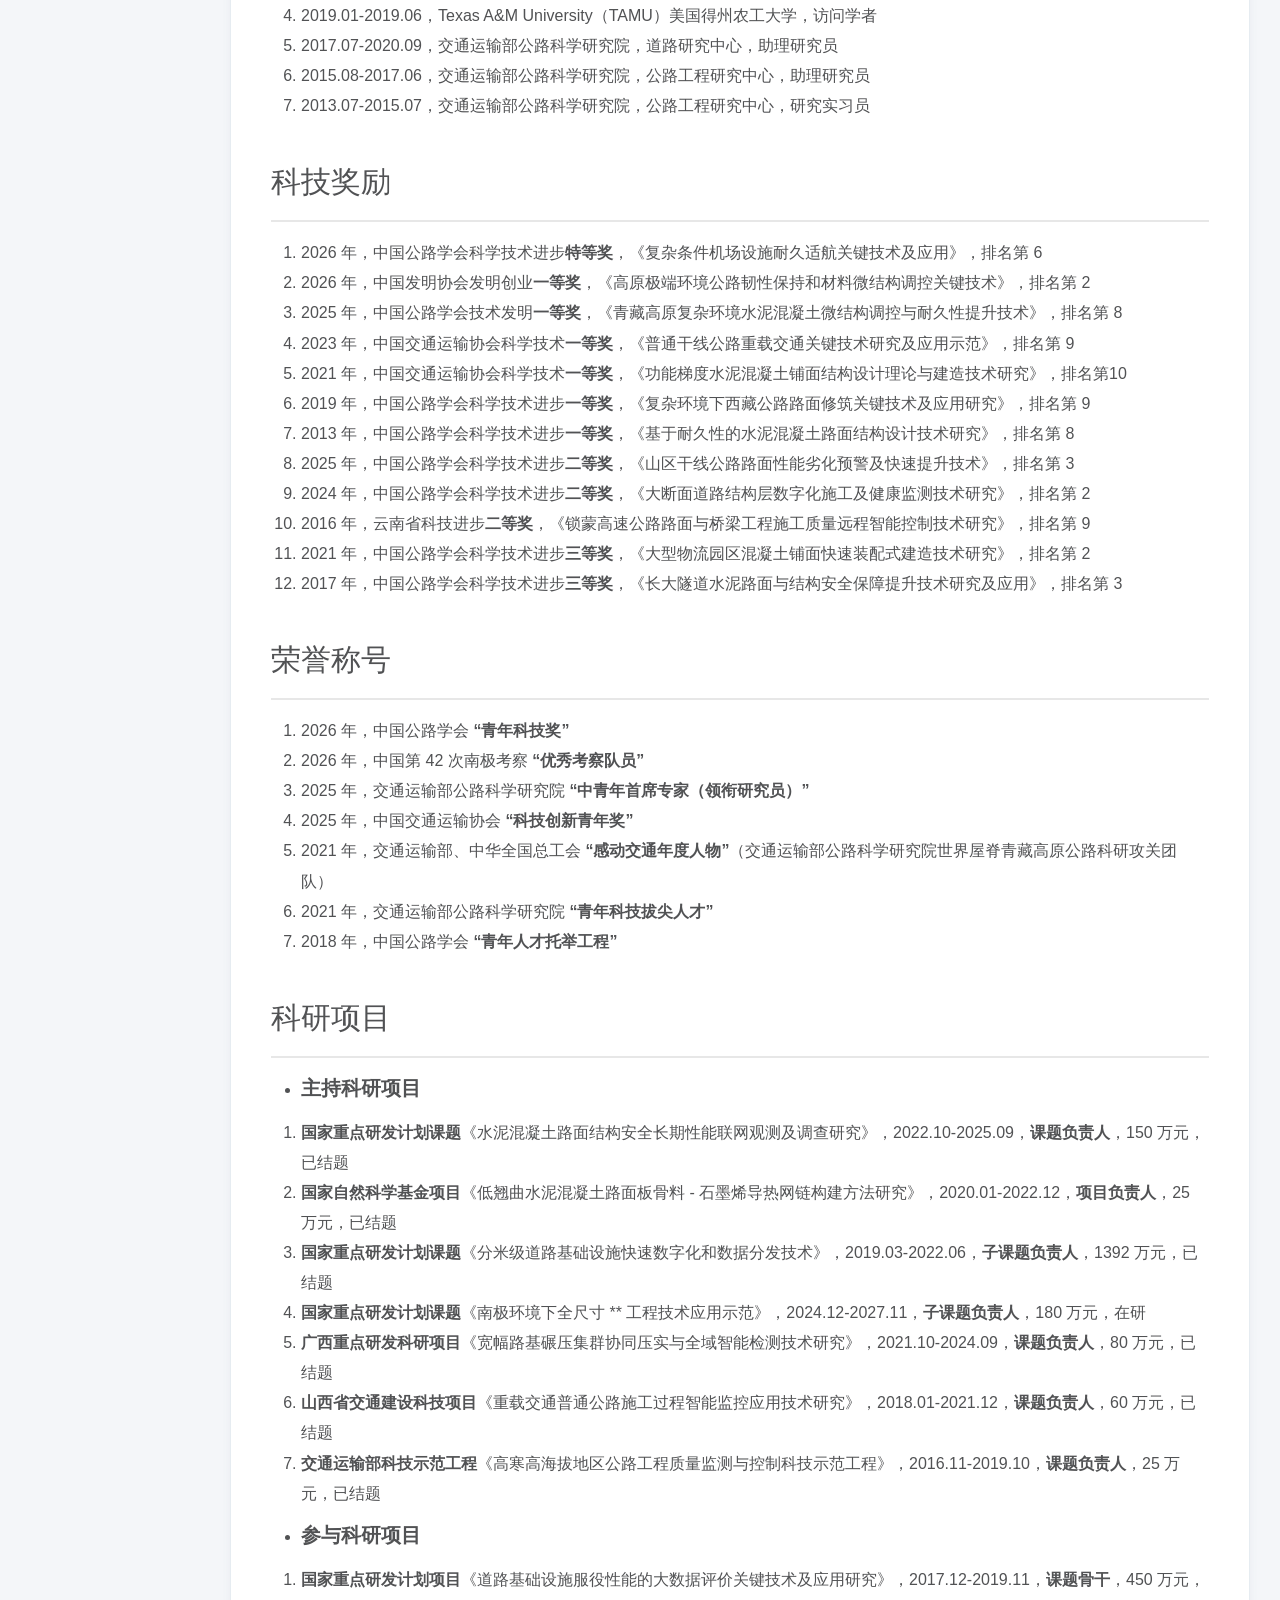
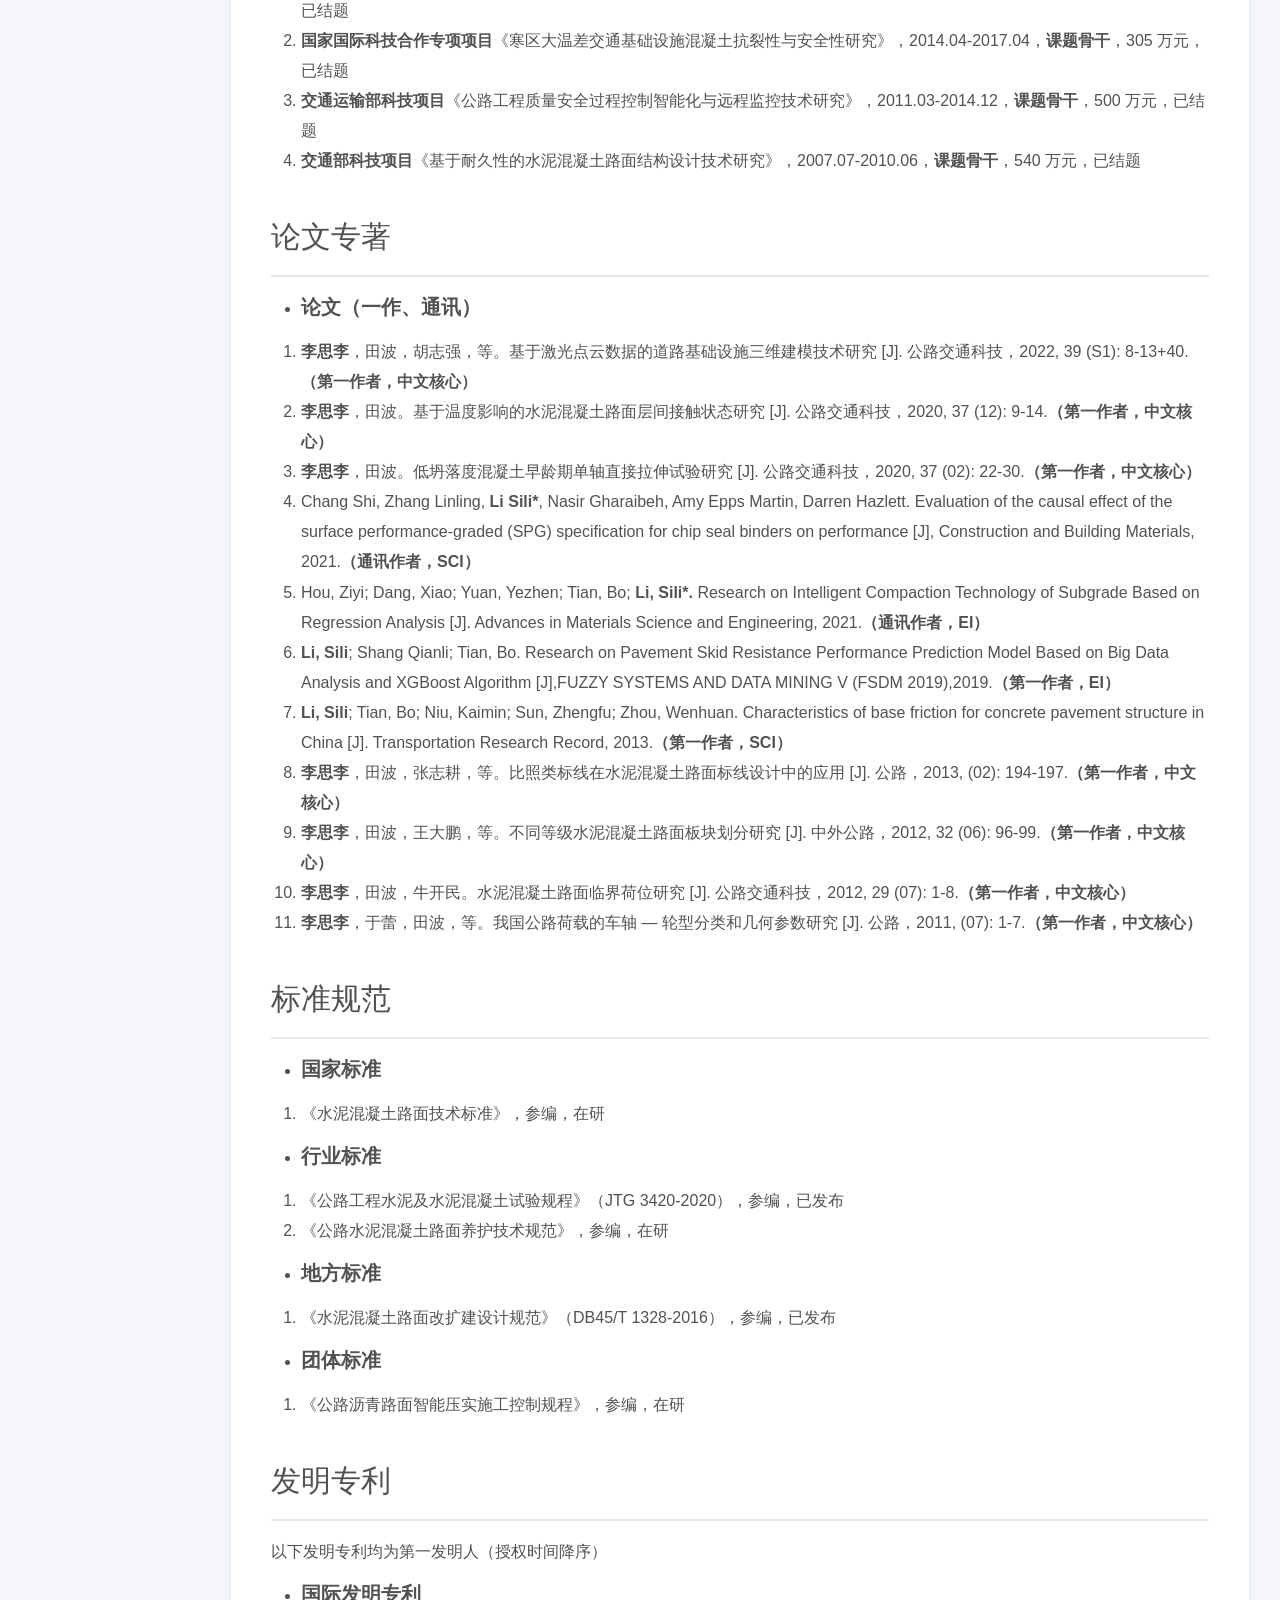
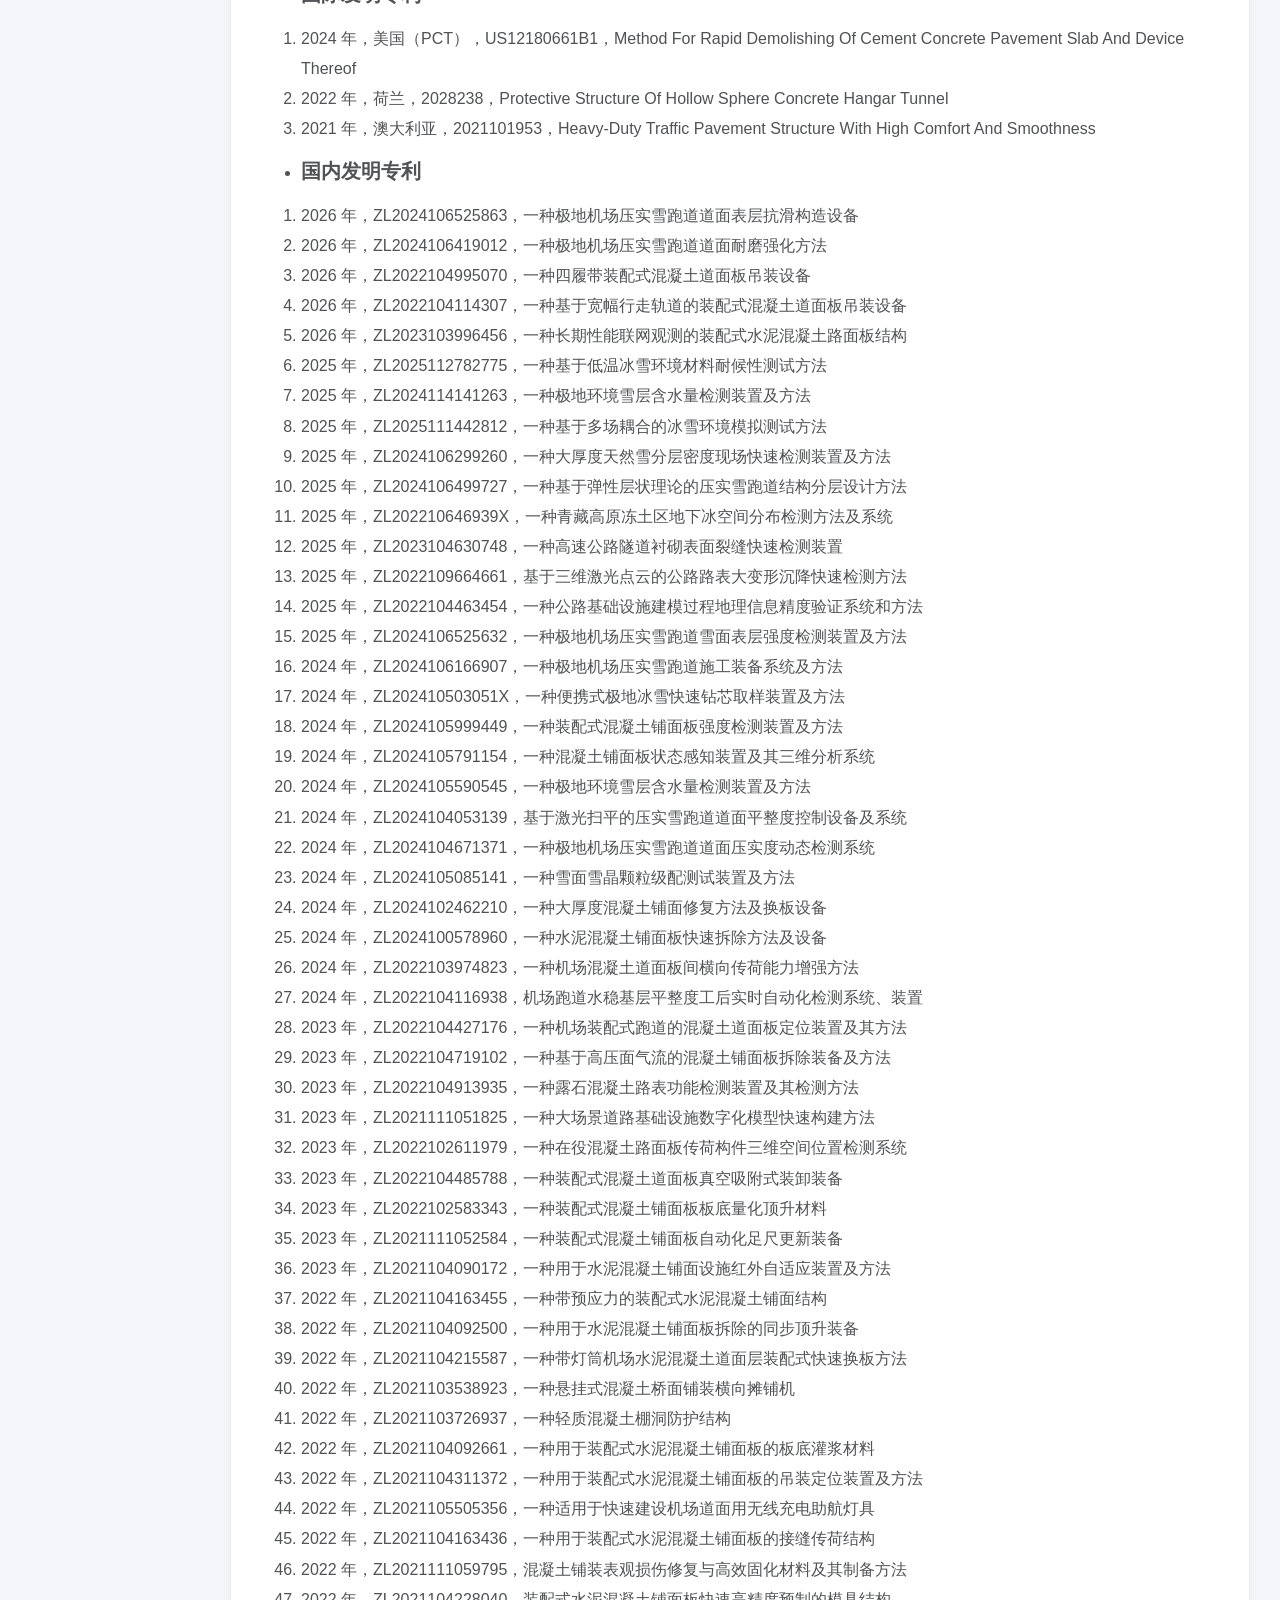
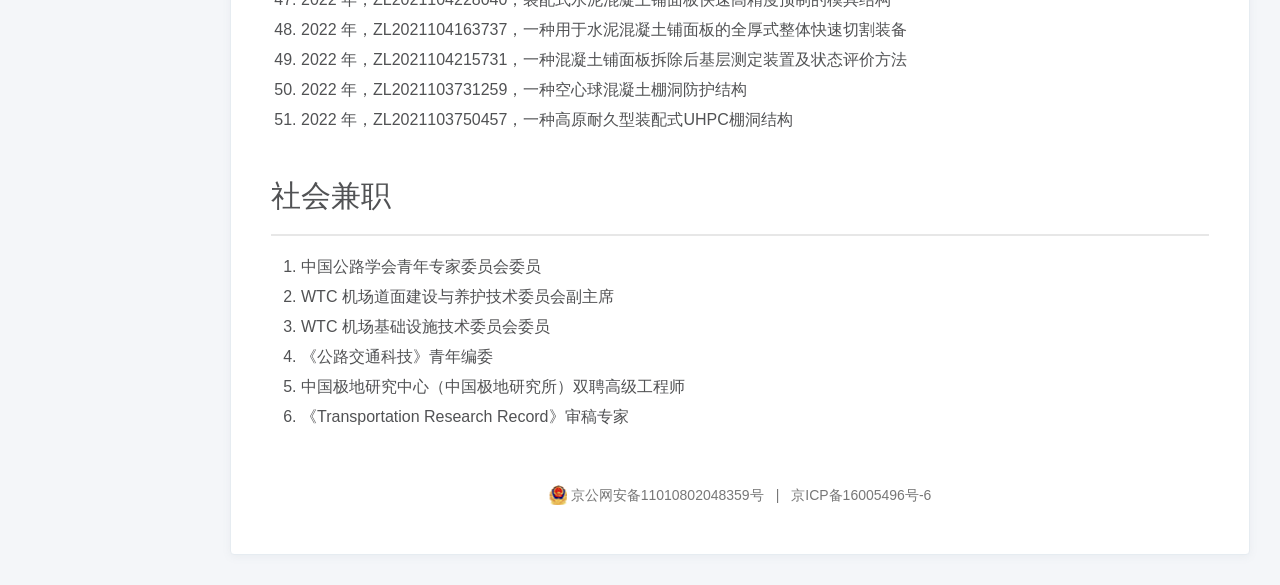
==== commit b04aae7b: "Correct award classification and education details" ====
--- a/index.html
+++ b/index.html
@@ -58,7 +58,7 @@
         },
         {
           "@type": "Organization",
-          "name": "交通运输部公路科学研究院"
+          "name": "交通运输部公路科学研究所"
         }
       ],
       "knowsAbout": [
@@ -1038,7 +1038,7 @@
 </details>
 <h3 id='基本信息'>基本信息</h3>
 <hr />
-<p>李思李（1988年1月生），辽宁丹东人，高级工程师，<strong>交通运输部公路科学研究院中青年首席专家</strong>。长期致力于极地冰雪环境交通基础设施建造养护、机场飞行区混凝土道面装配式不停航修复、水泥混凝土路面设计施工等方向的理论研究、技术攻关和工程实践。先后主持、承担 10 余项国家及省部级科技项目。其中，作为<strong>项目负责人主持国家自然科学基金项目 1 项、国家重点研发计划项目课题 1 项</strong>；作为分题负责人承担国家重点研发计划项目 3 项，省级交通运输厅科技项目 7 项。<strong>获行业/省部级科技奖励特等奖 1 项、一等奖 6 项、二等奖 3 项、三等奖 2 项</strong>。参与编制《水泥混凝土路面技术标准》等国家标准 1 项，行业标准 2 项，地方及团体标准 3 项。<strong>授权美国 PCT 等国际专利 3 项（均为第一发明人）</strong>，<strong>中国发明专利 76 项（其中第一发明人 51 项）</strong>，登记软件著作权 14 项。发表高水平学术论文 19 篇，其中 <strong>SCI、EI 检索 7 篇</strong>。多次赴 TRB 年会（美国）、ISCP 国际混凝土路面技术论坛（德国）等国际会议上进行学术演讲。任中国公路学会青年专家委员会委员、WTC 机场道面建设与养护技术委员会副主席、WTC 机场基础设施技术委员会委员、《公路交通科技》青年编委、中国极地研究中心（中国极地研究所）双聘高级工程师、《Transportation Research Record》审稿专家。<strong>入选首届中国公路学会 “青年人才托举工程”，获中国公路学会青年科技奖、中国交通运输协会科技创新青年奖。中国第 42、43 次南极科学考察队队员</strong>。</p>
+<p>李思李（1988年1月生），辽宁丹东人，高级工程师，<strong>交通运输部公路科学研究院中青年首席专家</strong>。长期致力于极地冰雪环境交通基础设施建造养护、机场飞行区混凝土道面装配式不停航修复、水泥混凝土路面设计施工等方向的理论研究、技术攻关和工程实践。先后主持、承担 10 余项国家及省部级科技项目。其中，作为<strong>项目负责人主持国家自然科学基金项目 1 项、国家重点研发计划项目课题 1 项</strong>；作为分题负责人承担国家重点研发计划项目 3 项，省级交通运输厅科技项目 7 项。<strong>获省部级科技奖励特等奖 1 项、一等奖 6 项、二等奖 3 项、三等奖 2 项</strong>。参与编制《水泥混凝土路面技术标准》等国家标准 1 项，行业标准 2 项，地方及团体标准 3 项。<strong>授权美国 PCT 等国际专利 3 项（均为第一发明人）</strong>，<strong>中国发明专利 76 项（其中第一发明人 51 项）</strong>，登记软件著作权 14 项。发表高水平学术论文 19 篇，其中 <strong>SCI、EI 检索 7 篇</strong>。多次赴 TRB 年会（美国）、ISCP 国际混凝土路面技术论坛（德国）等国际会议上进行学术演讲。任中国公路学会青年专家委员会委员、WTC 机场道面建设与养护技术委员会副主席、WTC 机场基础设施技术委员会委员、《公路交通科技》青年编委、中国极地研究中心（中国极地研究所）双聘高级工程师、《Transportation Research Record》审稿专家。<strong>入选首届中国公路学会 “青年人才托举工程”，获中国公路学会青年科技奖、中国交通运输协会科技创新青年奖。中国第 42、43 次南极科学考察队队员</strong>。</p>
 
 <h3 id='主要研究方向'>主要研究方向</h3>
 <hr />
@@ -1052,8 +1052,8 @@
 <h3 id='学习经历'>学习经历</h3>
 <hr />
 <ol start='' >
-<li>2026.09-至今，哈尔滨工业大学，道路、桥梁与渡河工程，博士在读</li>
-<li>2010.09-2013.07，交通运输部公路科学研究院，道路与铁道工程，工学硕士</li>
+<li>2026.09-至今，哈尔滨工业大学，交通运输工程，博士在读</li>
+<li>2010.09-2013.07，交通运输部公路科学研究所，道路与铁道工程，工学硕士</li>
 <li>2006.09-2010.07，同济大学，交通工程，工学学士</li>
 </ol>
 
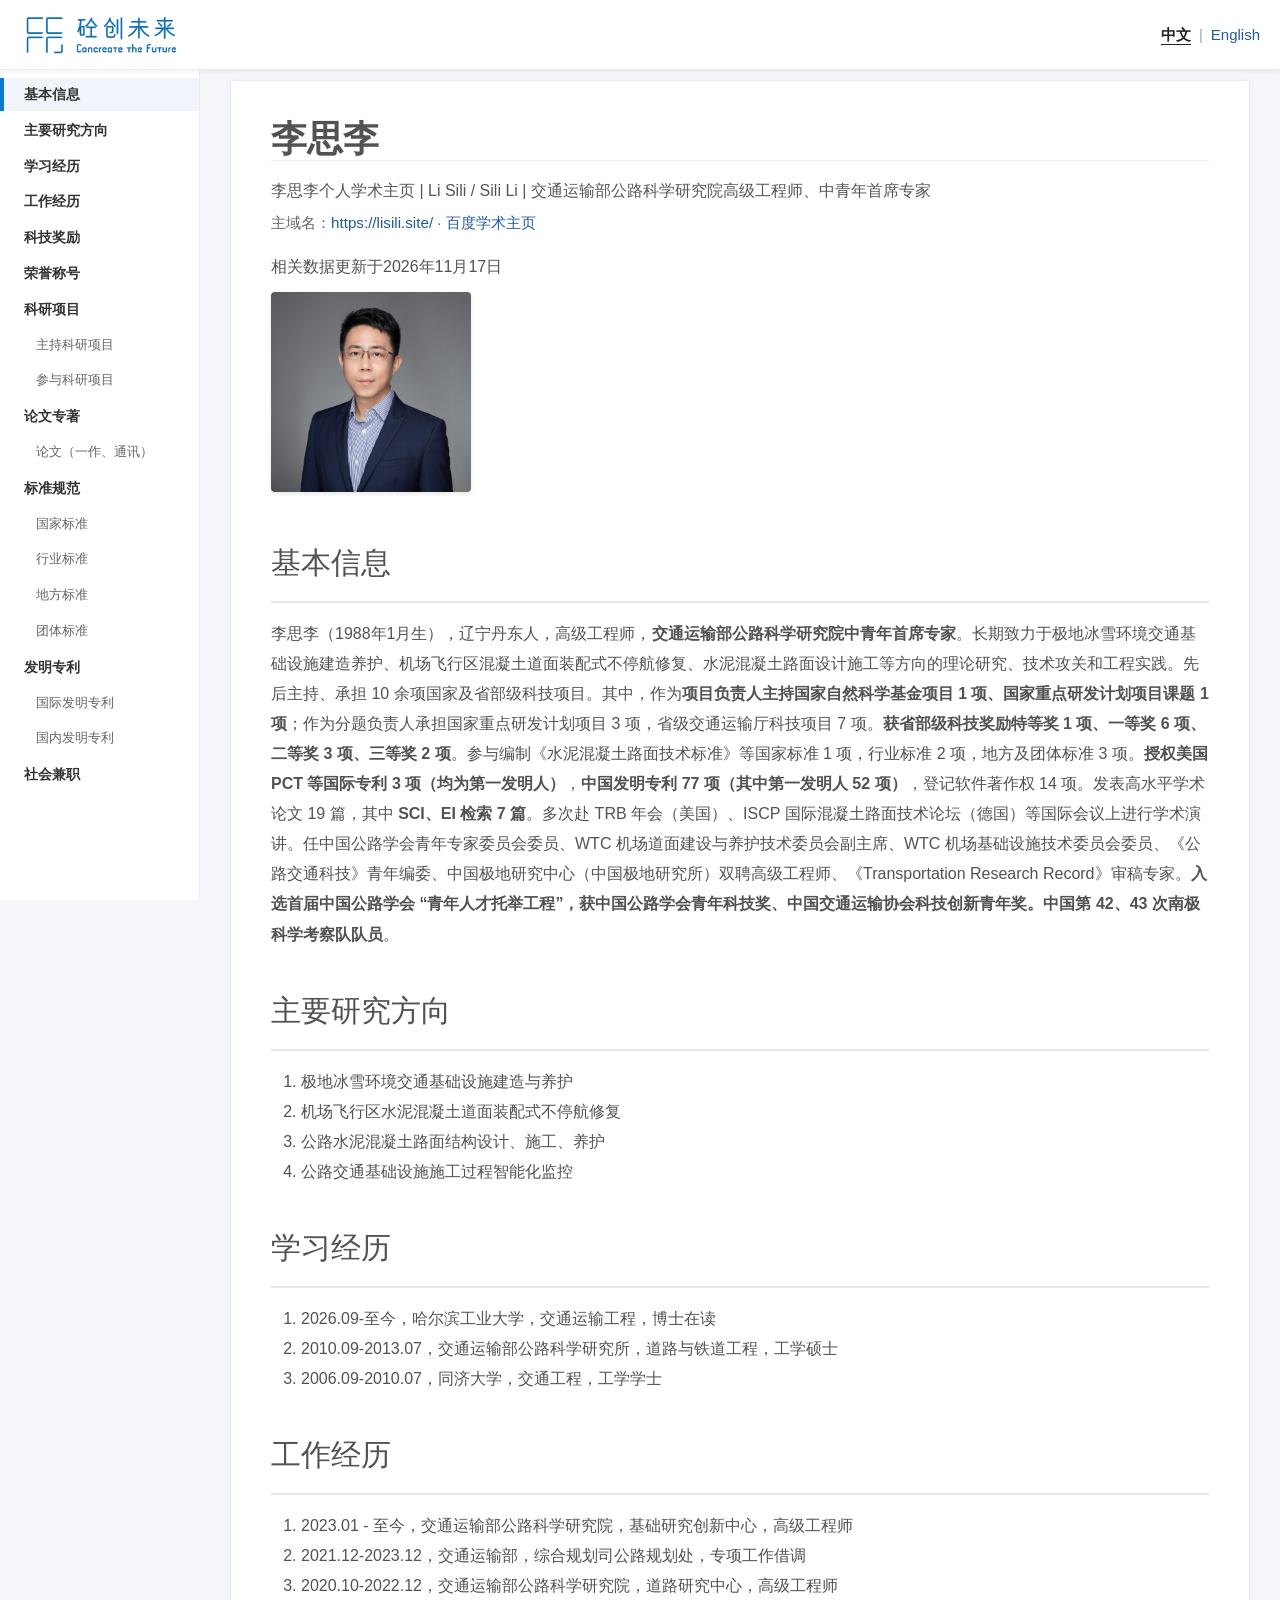
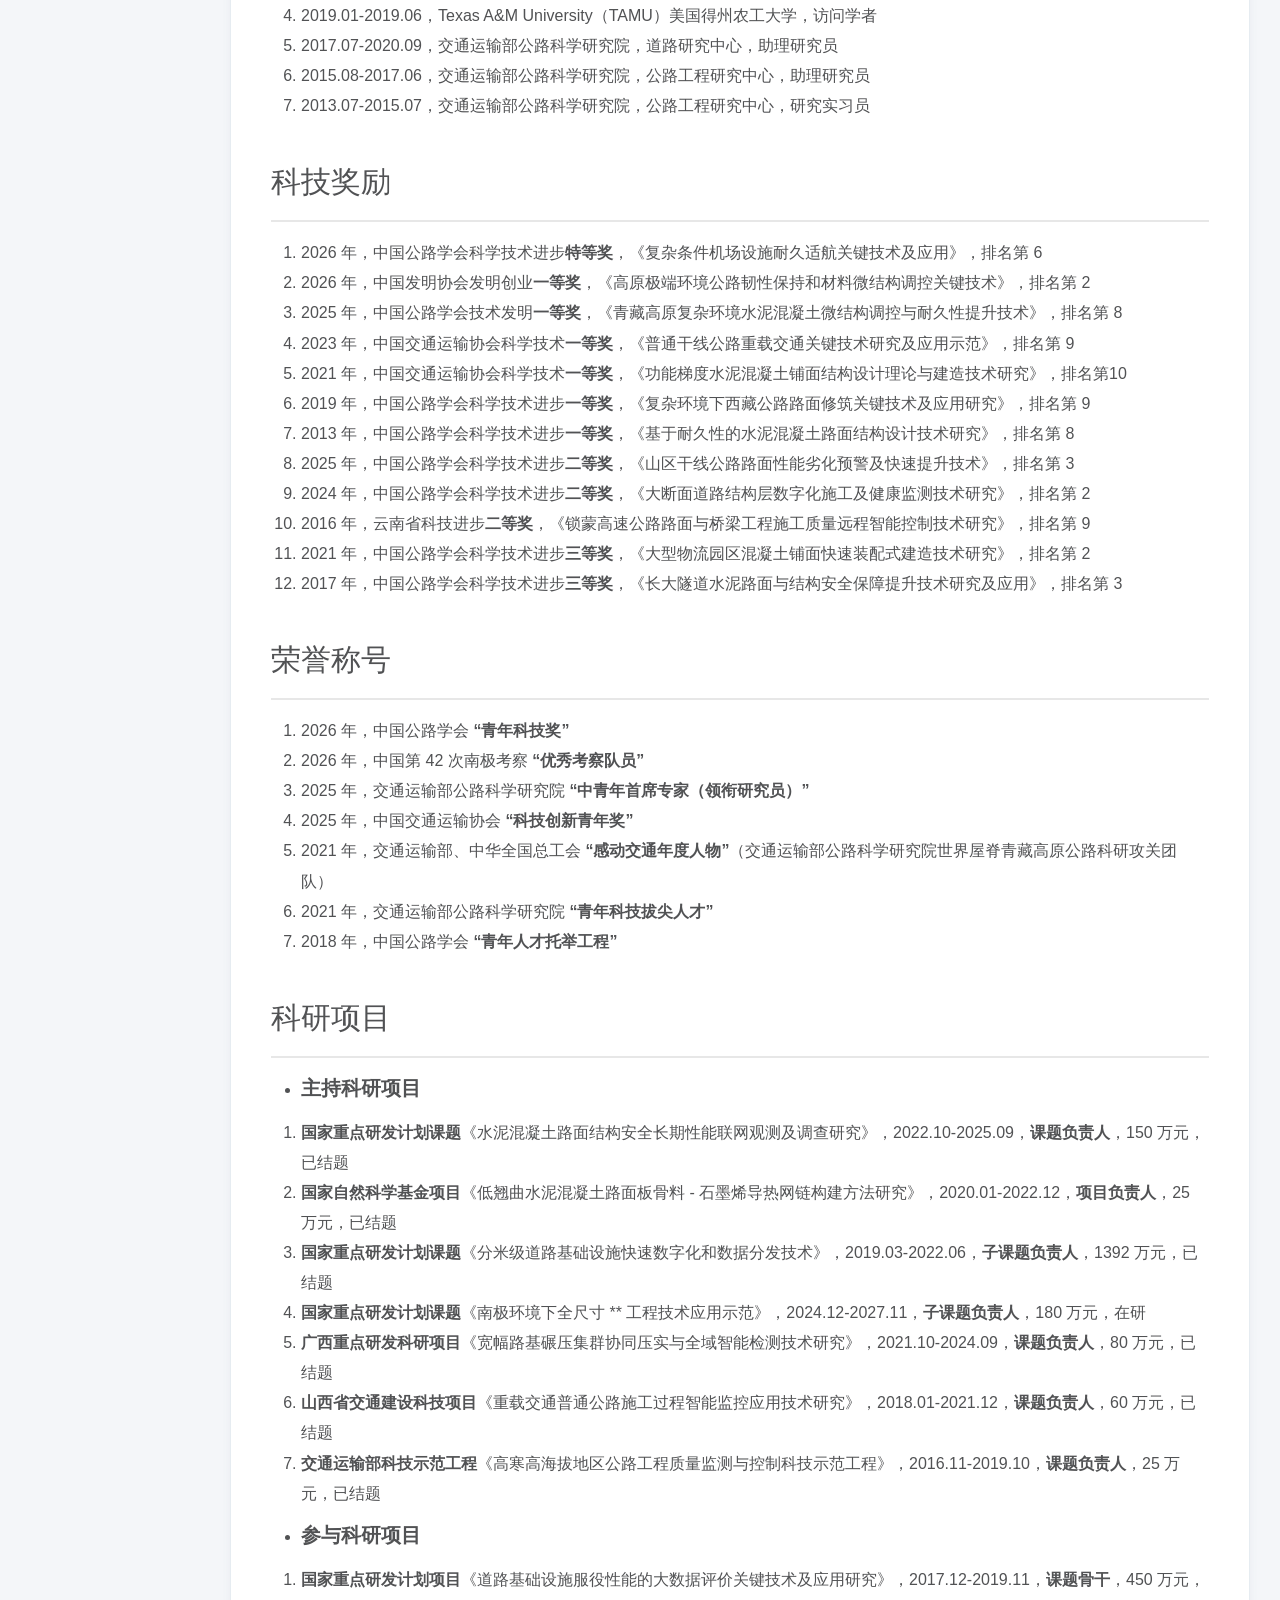
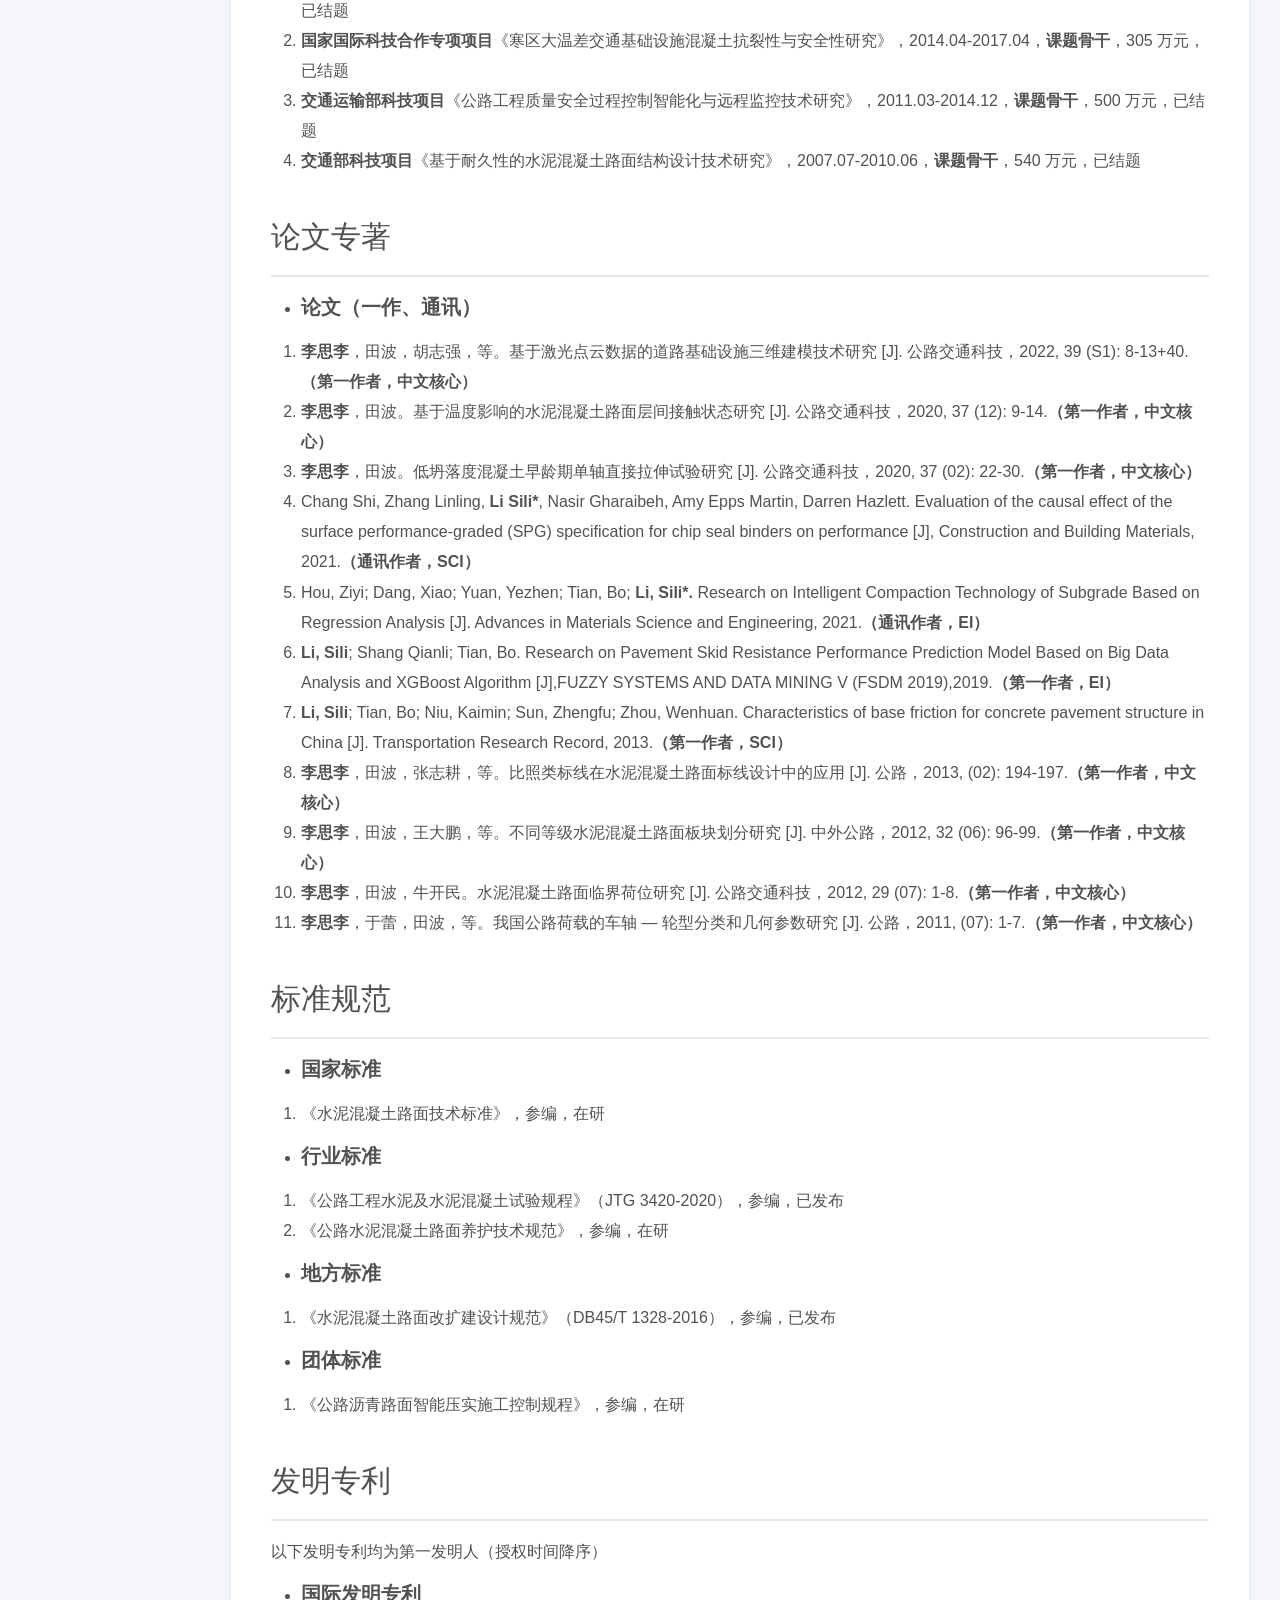
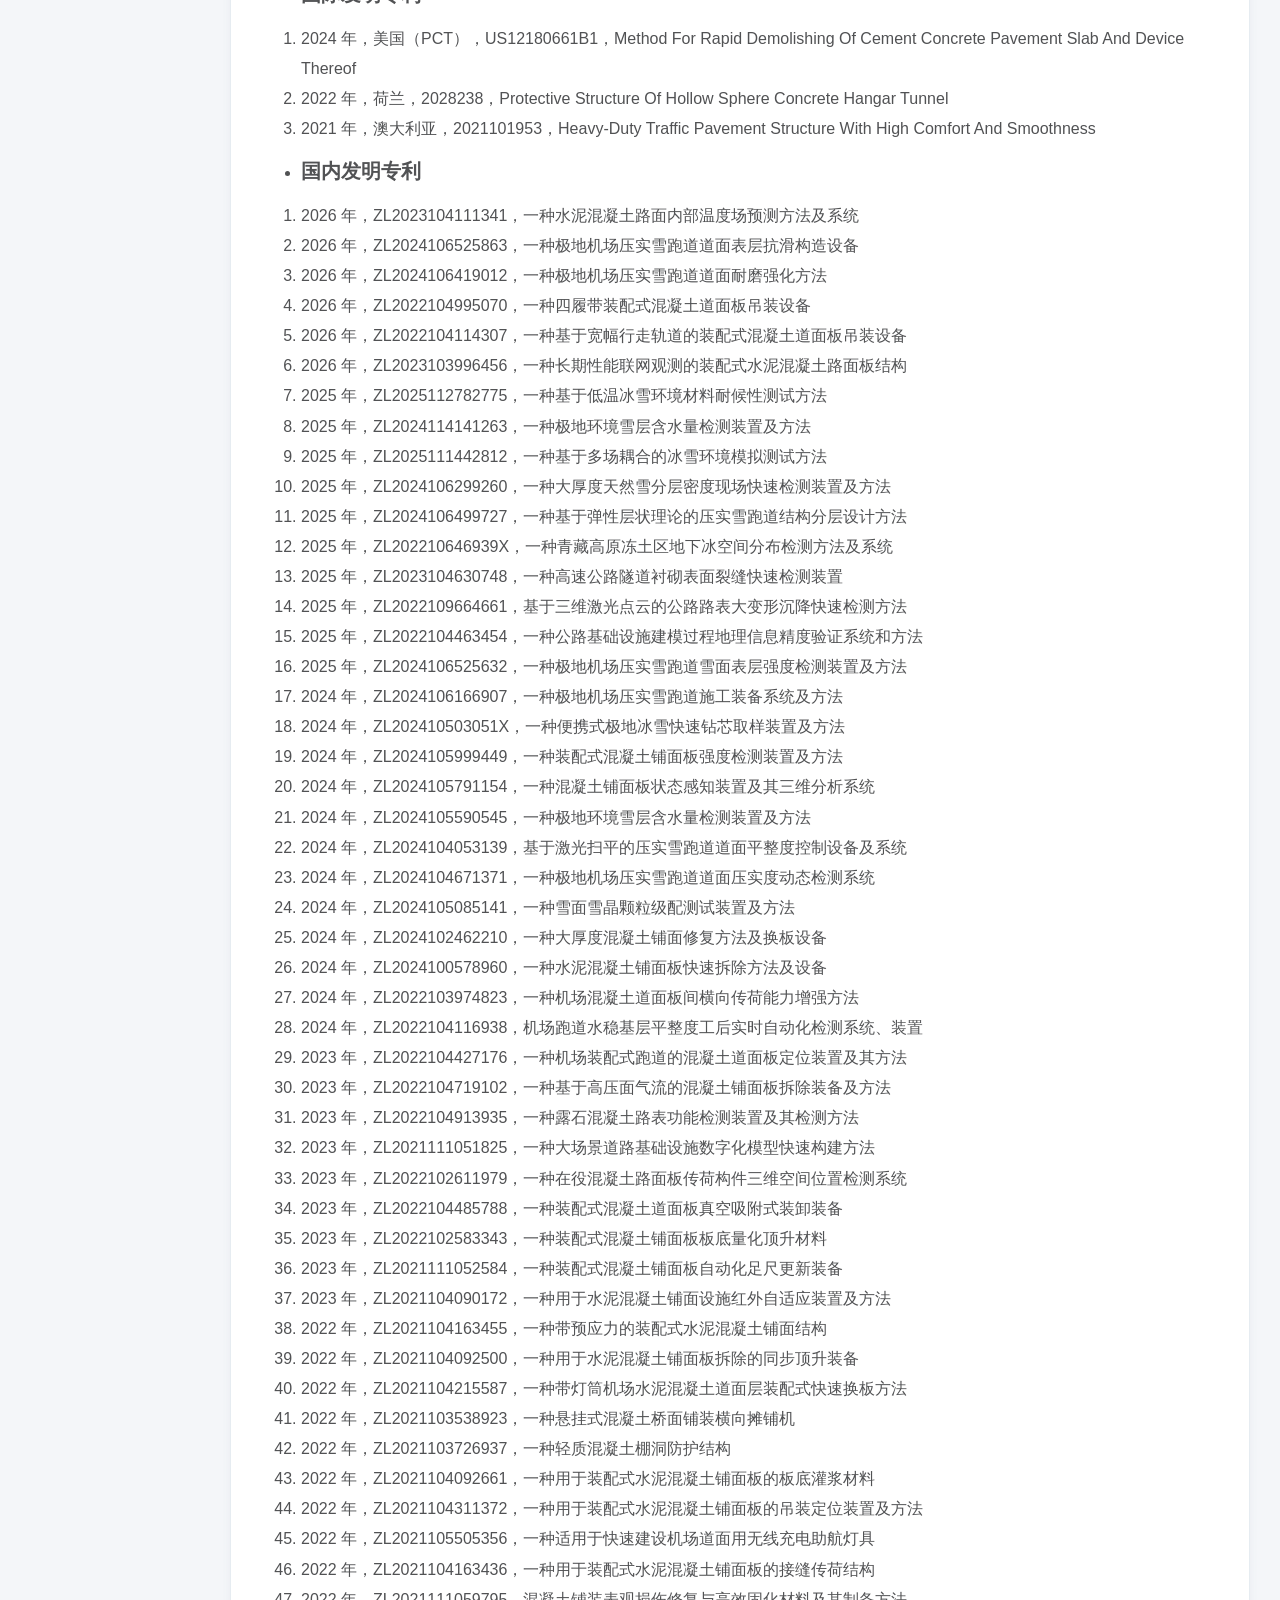
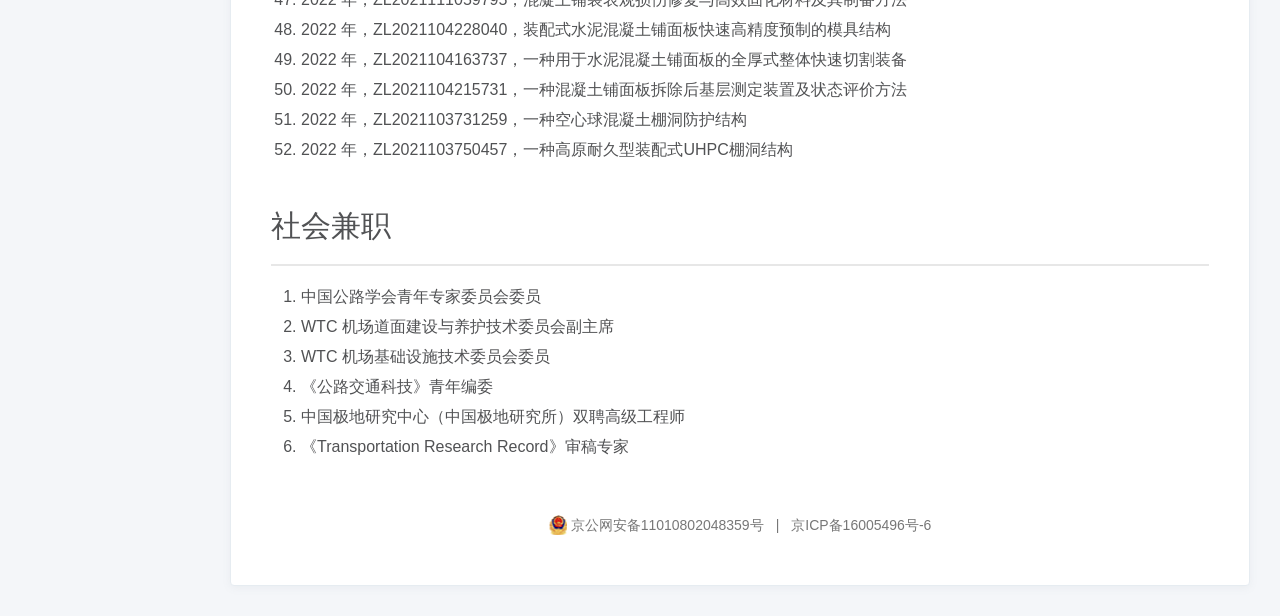
==== commit e6a10e4e: "Add newly granted pavement temperature-field patent and update totals" ====
--- a/index.html
+++ b/index.html
@@ -20,7 +20,7 @@
 <meta property="og:locale" content="zh_CN">
 <meta property="og:image" content="https://lisili.site/image/profile.png">
 <meta property="og:image:alt" content="李思李个人照片">
-<meta property="og:updated_time" content="2026-11-16">
+<meta property="og:updated_time" content="2026-11-17">
 <meta name="twitter:card" content="summary_large_image">
 <meta name="twitter:title" content="李思李 - 交通运输部公路科学研究院高级工程师 | 个人学术简历">
 <meta name="twitter:description" content="李思李，交通运输部公路科学研究院高级工程师、中青年首席专家，研究方向包括极地冰雪环境交通基础设施、机场飞行区道面修复与水泥混凝土路面工程。">
@@ -85,7 +85,7 @@
       "name": "李思李 - 个人学术简历",
       "description": "李思李个人学术主页，展示其研究方向、科研项目、论文专著、标准规范、发明专利和社会兼职。",
       "inLanguage": "zh-CN",
-      "dateModified": "2026-11-16",
+      "dateModified": "2026-11-17",
       "isPartOf": {
         "@id": "https://lisili.site/#website"
       },
@@ -1018,7 +1018,7 @@
 <h1 id='李思李'>李思李</h1>
       <p class="profile-subtitle">李思李个人学术主页 | Li Sili / Sili Li | 交通运输部公路科学研究院高级工程师、中青年首席专家</p>
       <p class="profile-links">主域名：<a href="https://lisili.site/">https://lisili.site/</a> · <a href="https://a.xueshu.baidu.com/homepage/u/103f57b14f02540d6262af93669a49a7" rel="me noopener" target="_blank">百度学术主页</a></p>
-      相关数据更新于2026年11月16日
+      相关数据更新于2026年11月17日
       <div align="left"><img src="./image/profile.png" class="profile-img" alt="李思李个人照片"> </div>
 <details class="mobile-toc">
 <summary>目录</summary>
@@ -1038,7 +1038,7 @@
 </details>
 <h3 id='基本信息'>基本信息</h3>
 <hr />
-<p>李思李（1988年1月生），辽宁丹东人，高级工程师，<strong>交通运输部公路科学研究院中青年首席专家</strong>。长期致力于极地冰雪环境交通基础设施建造养护、机场飞行区混凝土道面装配式不停航修复、水泥混凝土路面设计施工等方向的理论研究、技术攻关和工程实践。先后主持、承担 10 余项国家及省部级科技项目。其中，作为<strong>项目负责人主持国家自然科学基金项目 1 项、国家重点研发计划项目课题 1 项</strong>；作为分题负责人承担国家重点研发计划项目 3 项，省级交通运输厅科技项目 7 项。<strong>获省部级科技奖励特等奖 1 项、一等奖 6 项、二等奖 3 项、三等奖 2 项</strong>。参与编制《水泥混凝土路面技术标准》等国家标准 1 项，行业标准 2 项，地方及团体标准 3 项。<strong>授权美国 PCT 等国际专利 3 项（均为第一发明人）</strong>，<strong>中国发明专利 76 项（其中第一发明人 51 项）</strong>，登记软件著作权 14 项。发表高水平学术论文 19 篇，其中 <strong>SCI、EI 检索 7 篇</strong>。多次赴 TRB 年会（美国）、ISCP 国际混凝土路面技术论坛（德国）等国际会议上进行学术演讲。任中国公路学会青年专家委员会委员、WTC 机场道面建设与养护技术委员会副主席、WTC 机场基础设施技术委员会委员、《公路交通科技》青年编委、中国极地研究中心（中国极地研究所）双聘高级工程师、《Transportation Research Record》审稿专家。<strong>入选首届中国公路学会 “青年人才托举工程”，获中国公路学会青年科技奖、中国交通运输协会科技创新青年奖。中国第 42、43 次南极科学考察队队员</strong>。</p>
+<p>李思李（1988年1月生），辽宁丹东人，高级工程师，<strong>交通运输部公路科学研究院中青年首席专家</strong>。长期致力于极地冰雪环境交通基础设施建造养护、机场飞行区混凝土道面装配式不停航修复、水泥混凝土路面设计施工等方向的理论研究、技术攻关和工程实践。先后主持、承担 10 余项国家及省部级科技项目。其中，作为<strong>项目负责人主持国家自然科学基金项目 1 项、国家重点研发计划项目课题 1 项</strong>；作为分题负责人承担国家重点研发计划项目 3 项，省级交通运输厅科技项目 7 项。<strong>获省部级科技奖励特等奖 1 项、一等奖 6 项、二等奖 3 项、三等奖 2 项</strong>。参与编制《水泥混凝土路面技术标准》等国家标准 1 项，行业标准 2 项，地方及团体标准 3 项。<strong>授权美国 PCT 等国际专利 3 项（均为第一发明人）</strong>，<strong>中国发明专利 77 项（其中第一发明人 52 项）</strong>，登记软件著作权 14 项。发表高水平学术论文 19 篇，其中 <strong>SCI、EI 检索 7 篇</strong>。多次赴 TRB 年会（美国）、ISCP 国际混凝土路面技术论坛（德国）等国际会议上进行学术演讲。任中国公路学会青年专家委员会委员、WTC 机场道面建设与养护技术委员会副主席、WTC 机场基础设施技术委员会委员、《公路交通科技》青年编委、中国极地研究中心（中国极地研究所）双聘高级工程师、《Transportation Research Record》审稿专家。<strong>入选首届中国公路学会 “青年人才托举工程”，获中国公路学会青年科技奖、中国交通运输协会科技创新青年奖。中国第 42、43 次南极科学考察队队员</strong>。</p>
 
 <h3 id='主要研究方向'>主要研究方向</h3>
 <hr />
@@ -1189,6 +1189,7 @@
 <li><h4 id='国内发明专利'><strong>国内发明专利</strong></h4></li>
 </ul>
 <ol start='' >
+<li>2026 年，ZL2023104111341，一种水泥混凝土路面内部温度场预测方法及系统</li>
 <li>2026 年，ZL2024106525863，一种极地机场压实雪跑道道面表层抗滑构造设备</li>
 <li>2026 年，ZL2024106419012，一种极地机场压实雪跑道道面耐磨强化方法</li>
 <li>2026 年，ZL2022104995070，一种四履带装配式混凝土道面板吊装设备</li>
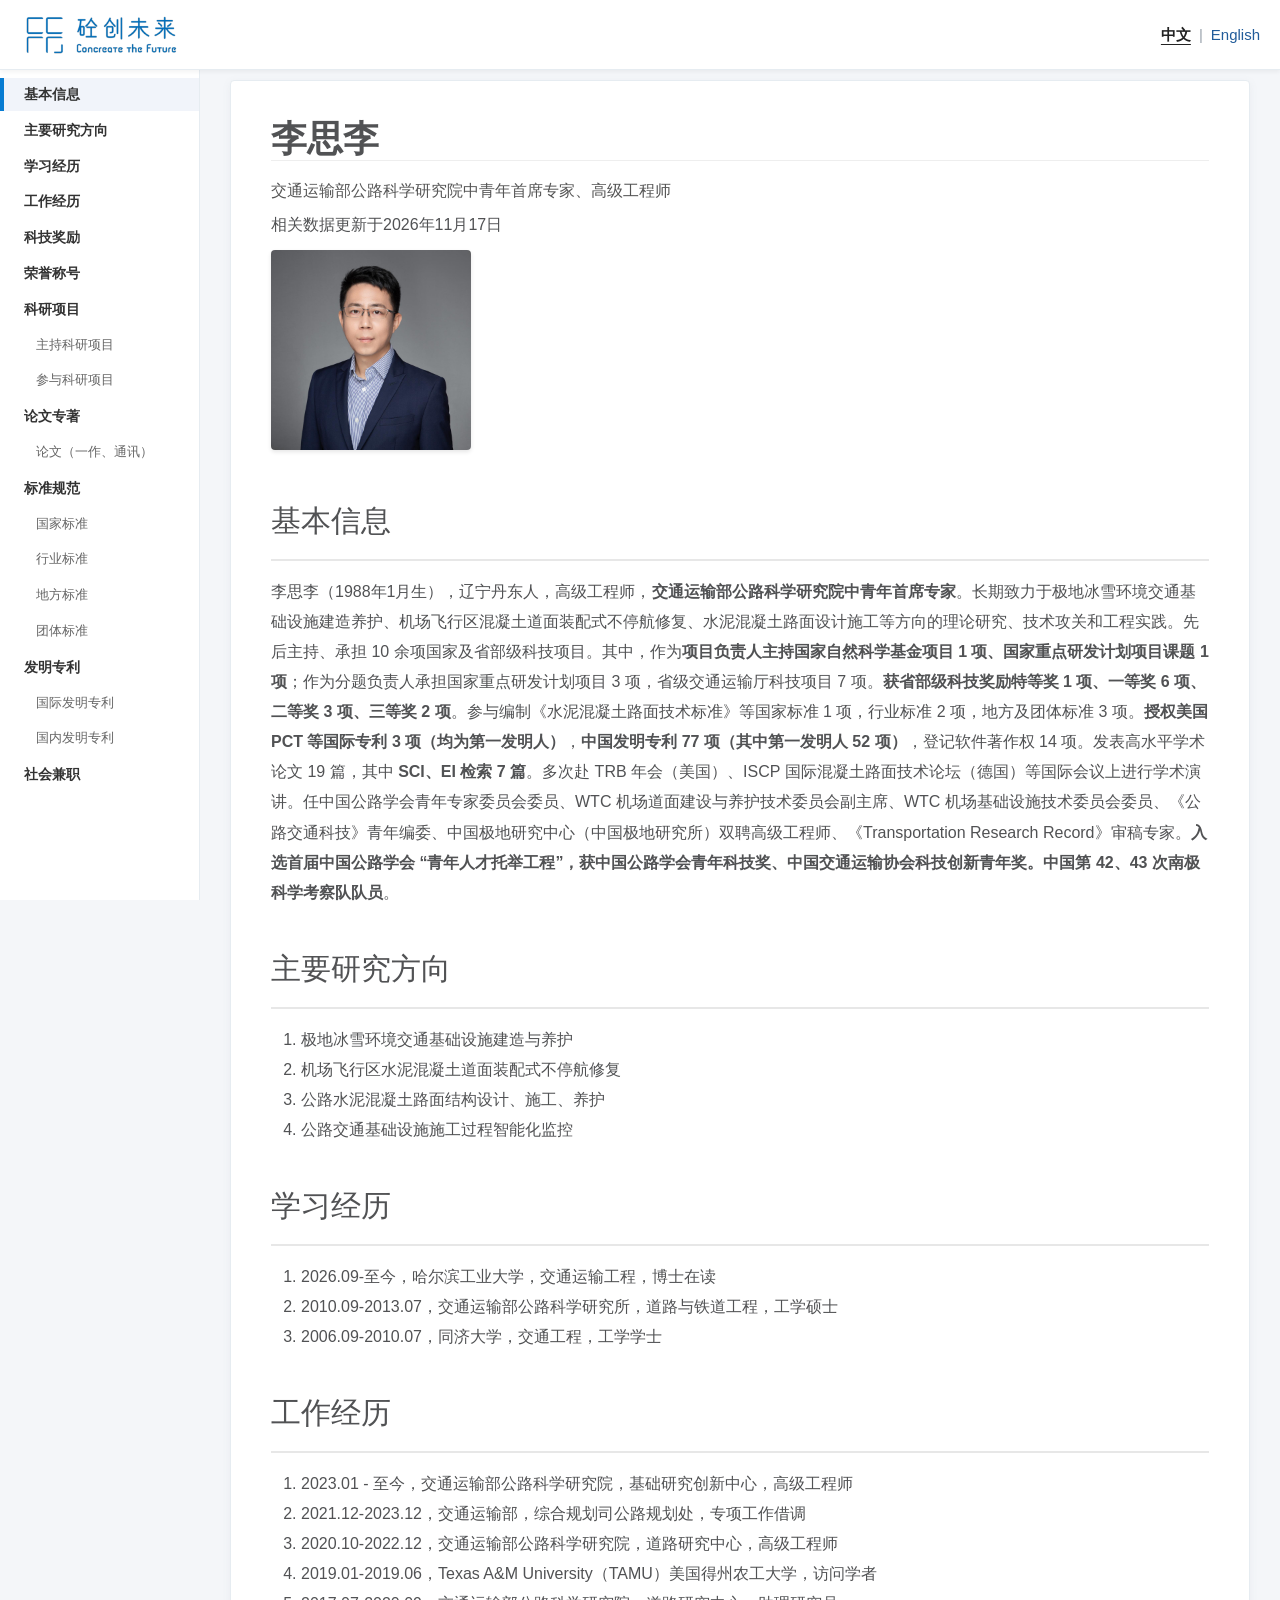
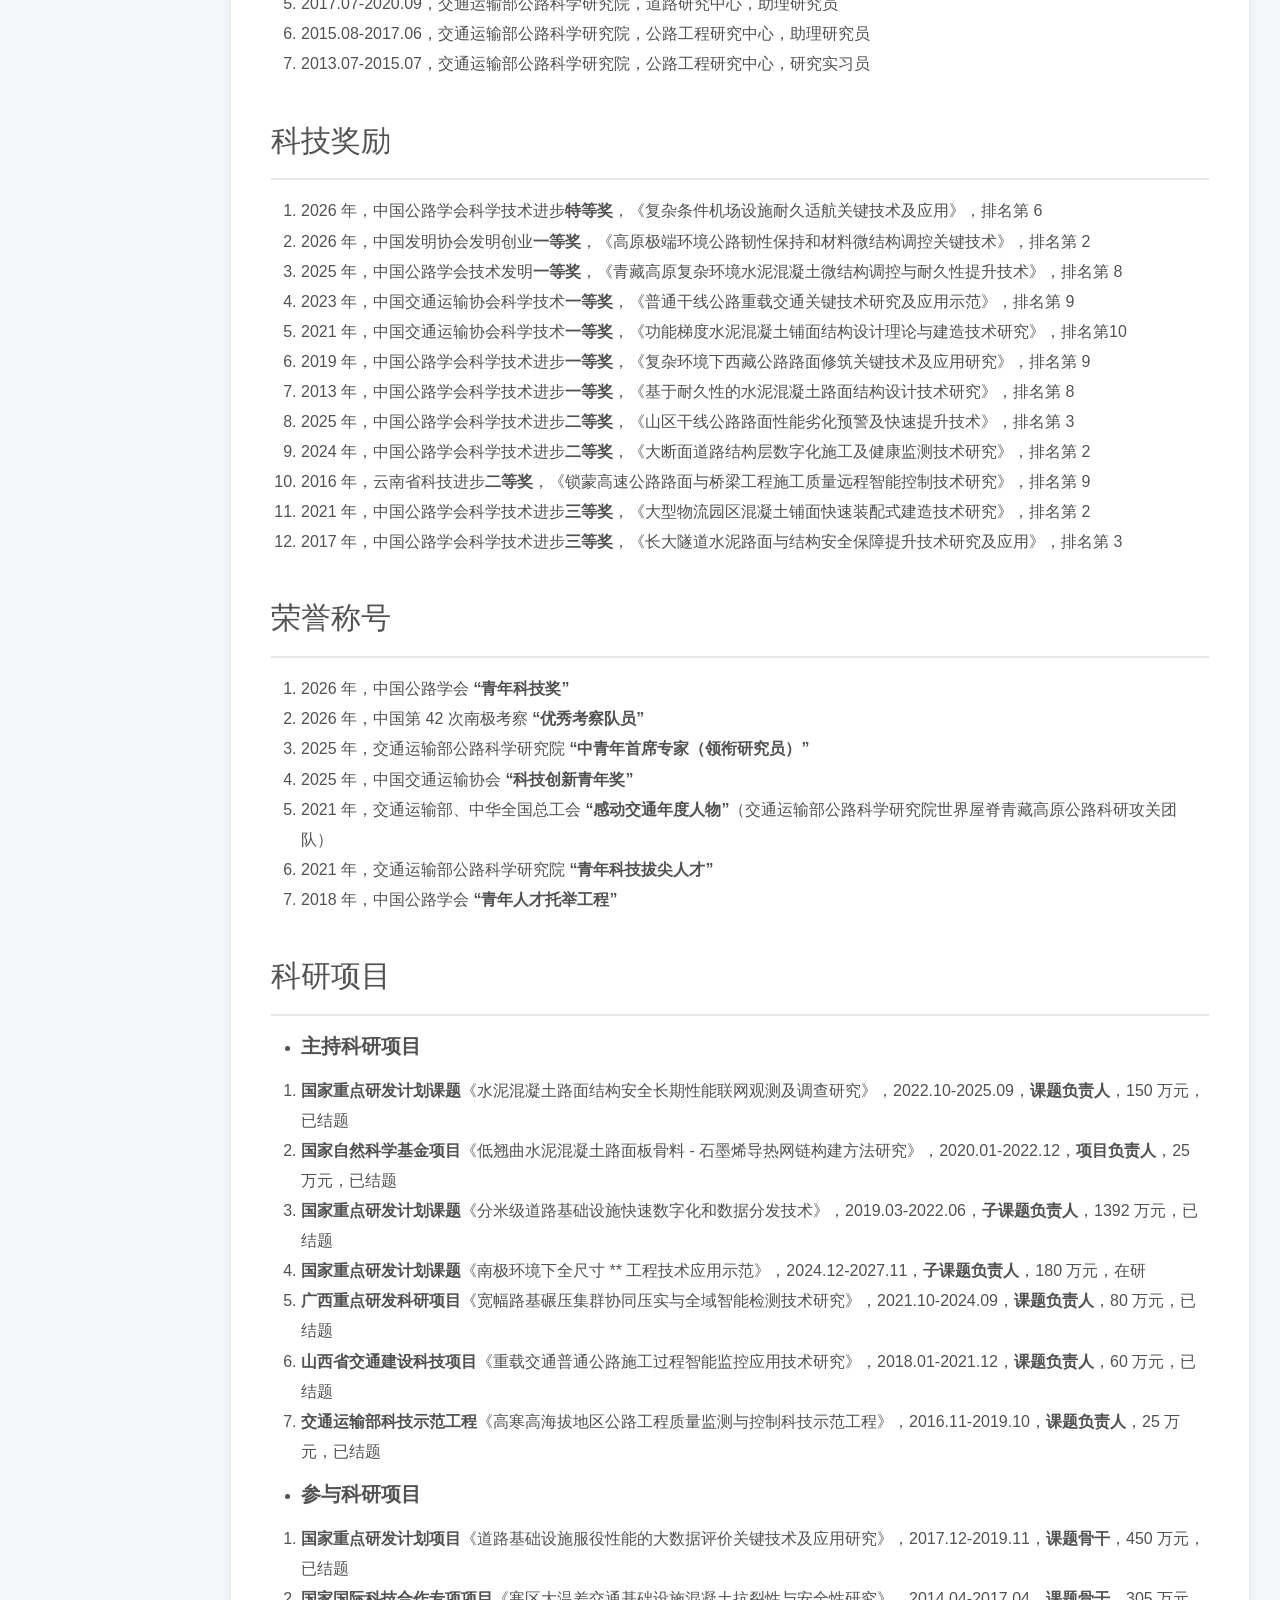
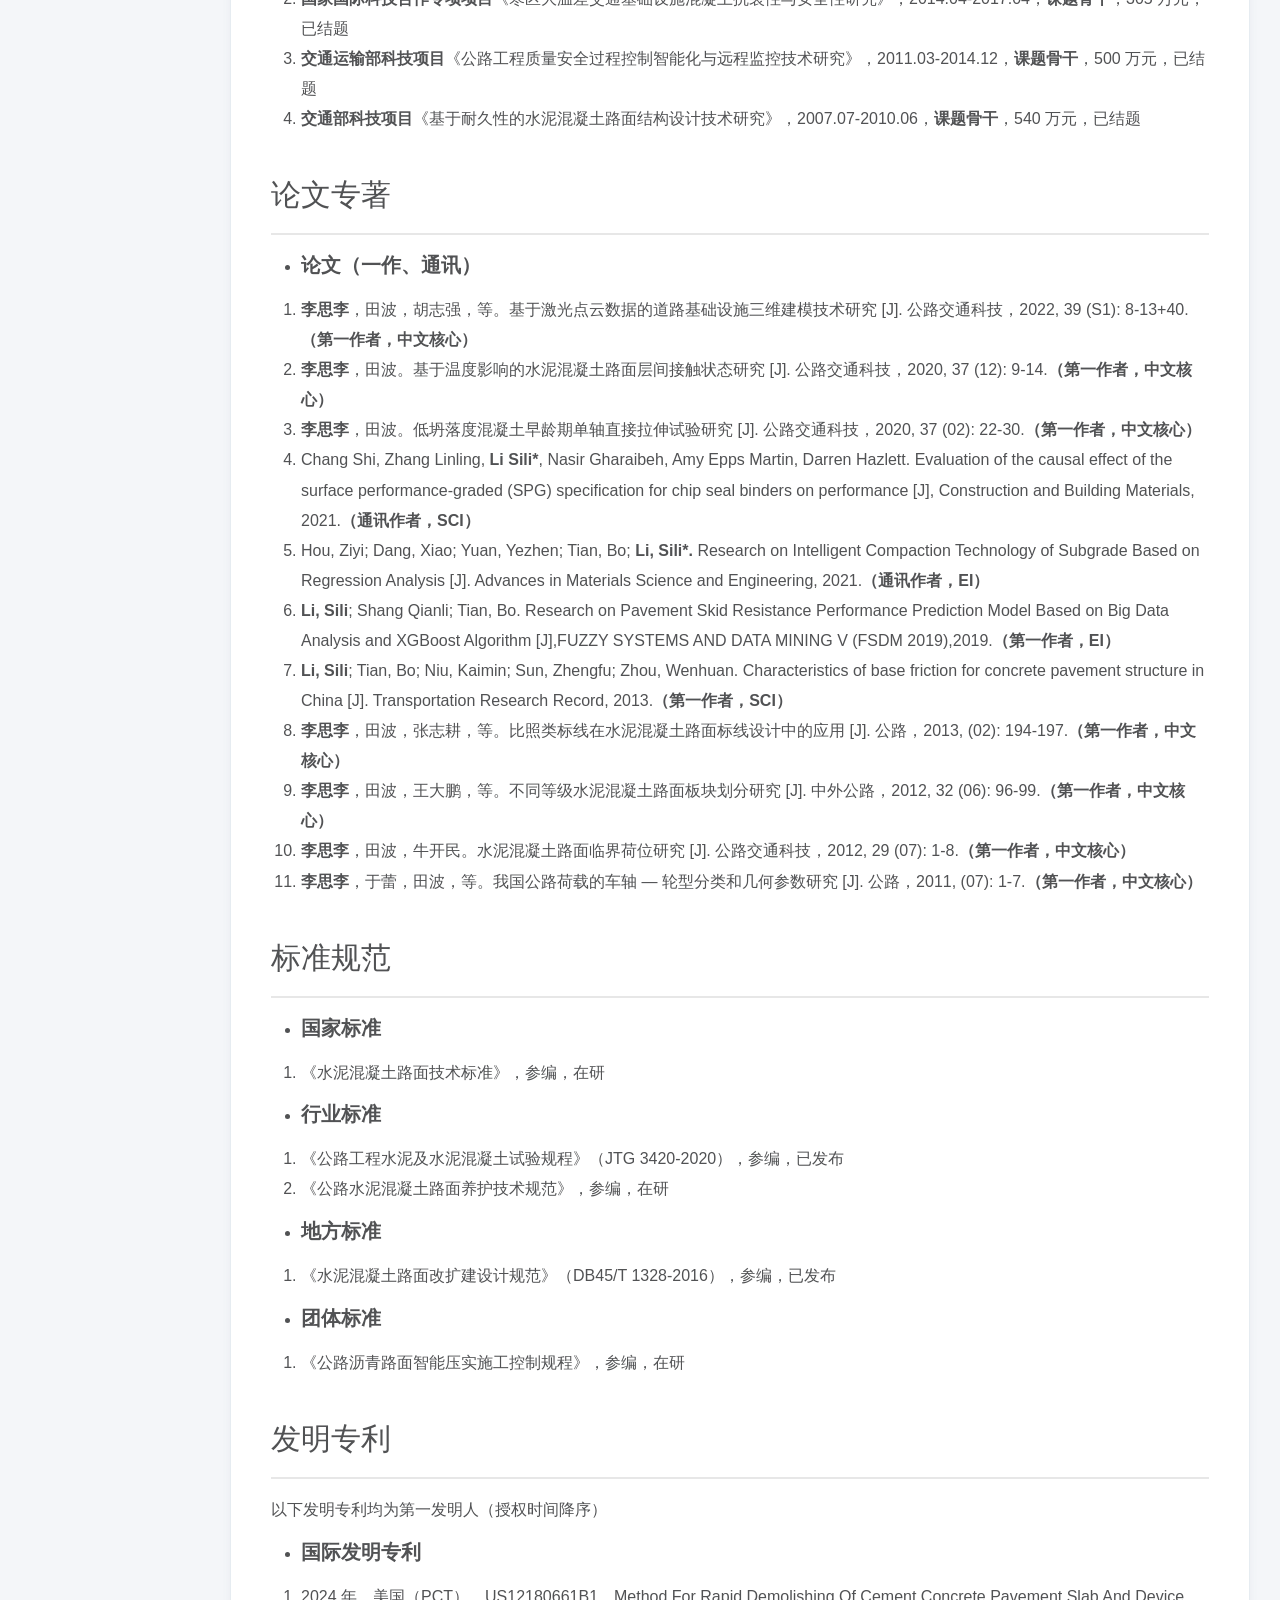
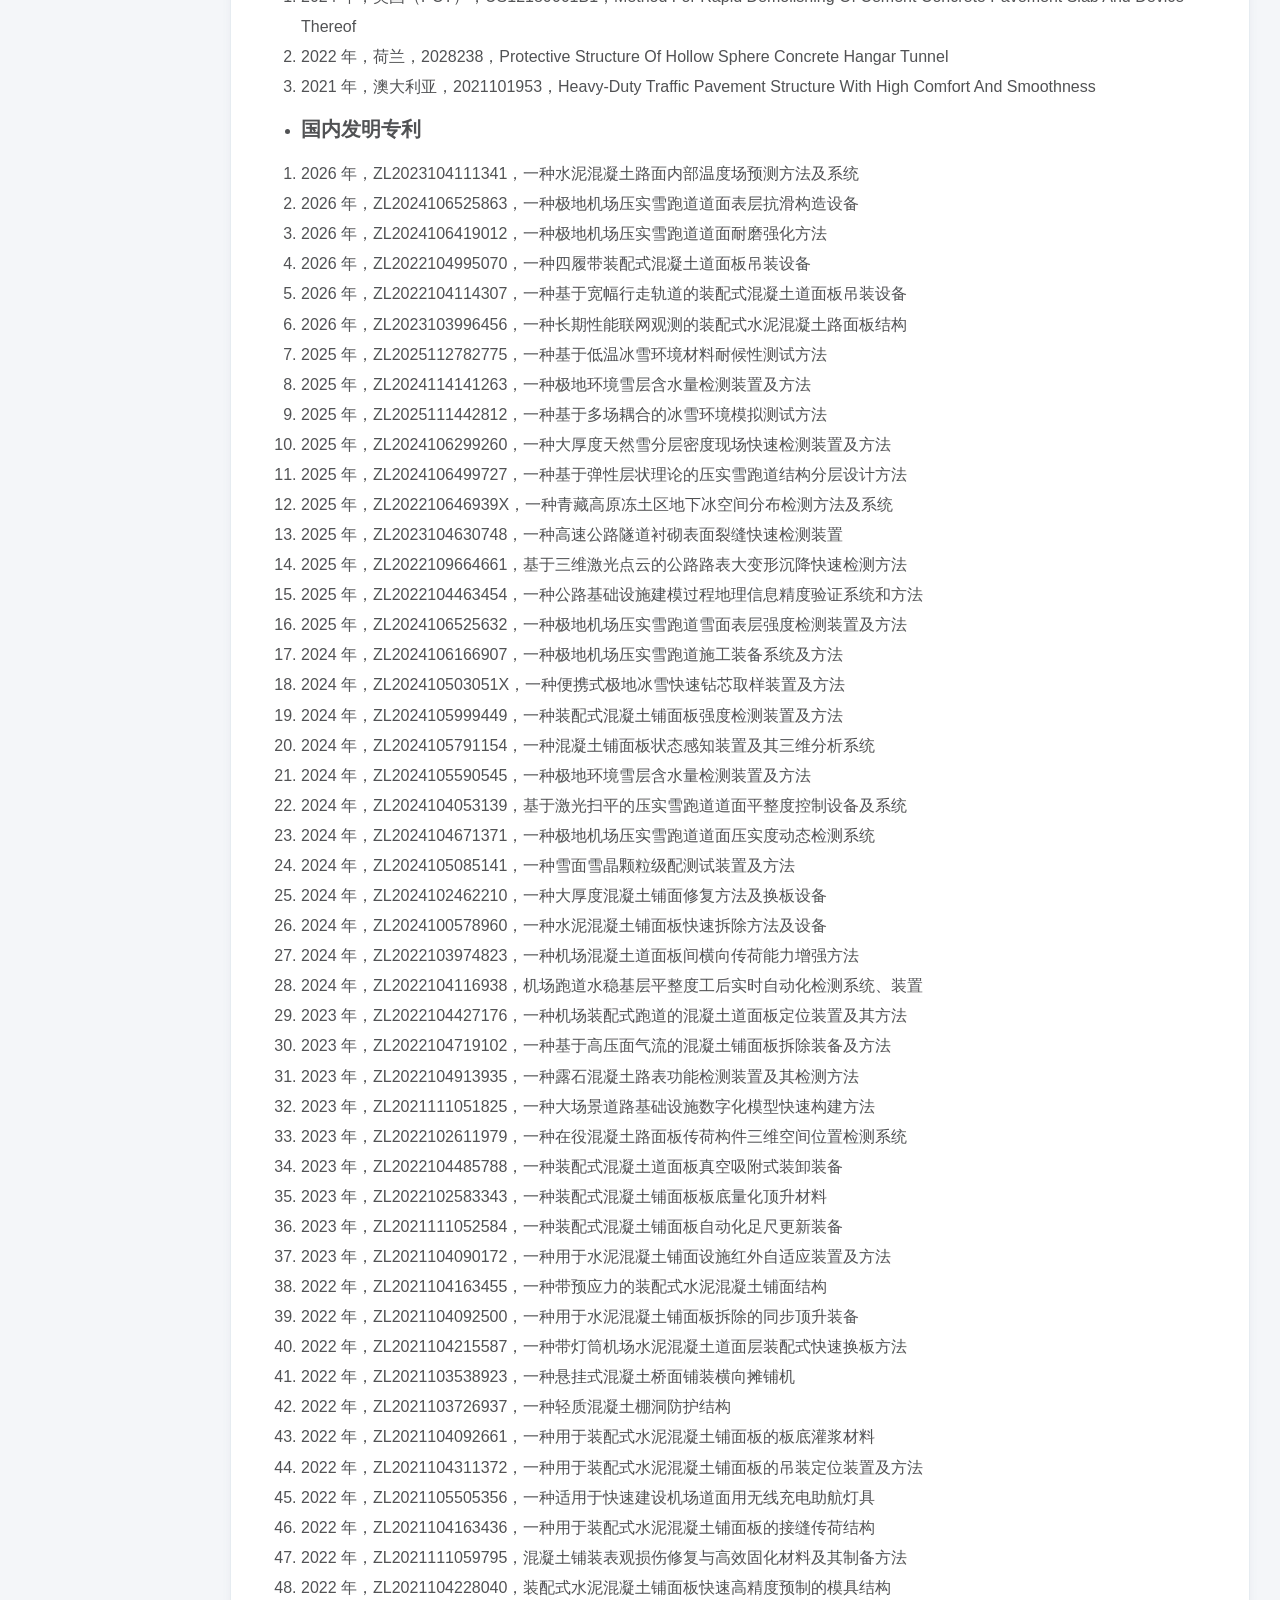
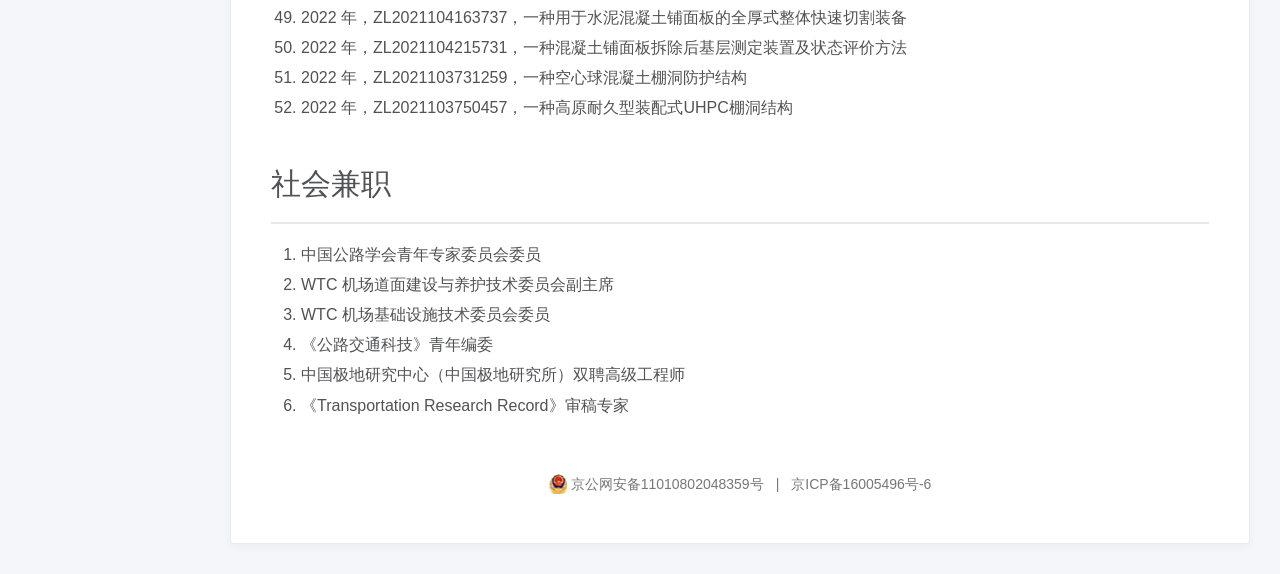
==== commit 9f466056: "Simplify Chinese profile header and remove links" ====
--- a/index.html
+++ b/index.html
@@ -1016,8 +1016,7 @@
       <link rel="stylesheet" type="text/css" href="2html/style.css">
       
 <h1 id='李思李'>李思李</h1>
-      <p class="profile-subtitle">李思李个人学术主页 | Li Sili / Sili Li | 交通运输部公路科学研究院高级工程师、中青年首席专家</p>
-      <p class="profile-links">主域名：<a href="https://lisili.site/">https://lisili.site/</a> · <a href="https://a.xueshu.baidu.com/homepage/u/103f57b14f02540d6262af93669a49a7" rel="me noopener" target="_blank">百度学术主页</a></p>
+      <p class="profile-subtitle">交通运输部公路科学研究院中青年首席专家、高级工程师</p>
       相关数据更新于2026年11月17日
       <div align="left"><img src="./image/profile.png" class="profile-img" alt="李思李个人照片"> </div>
 <details class="mobile-toc">
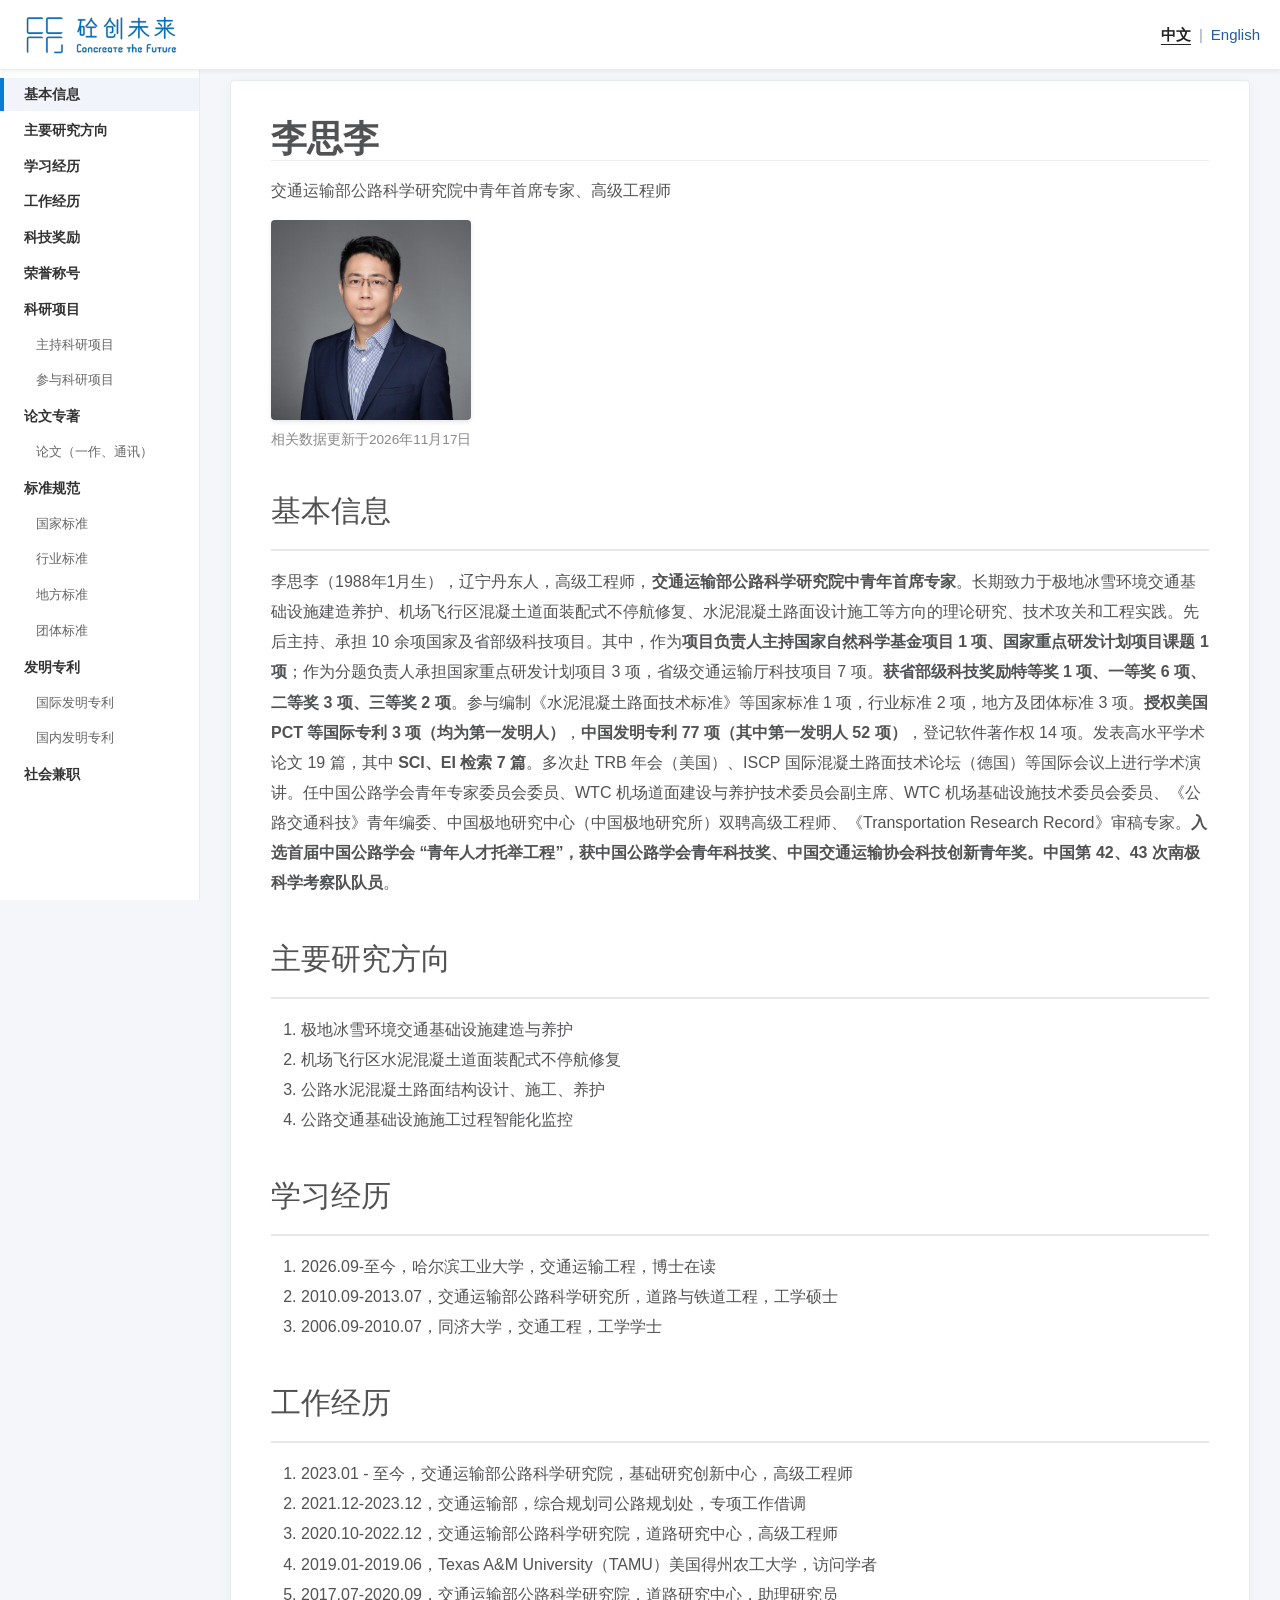
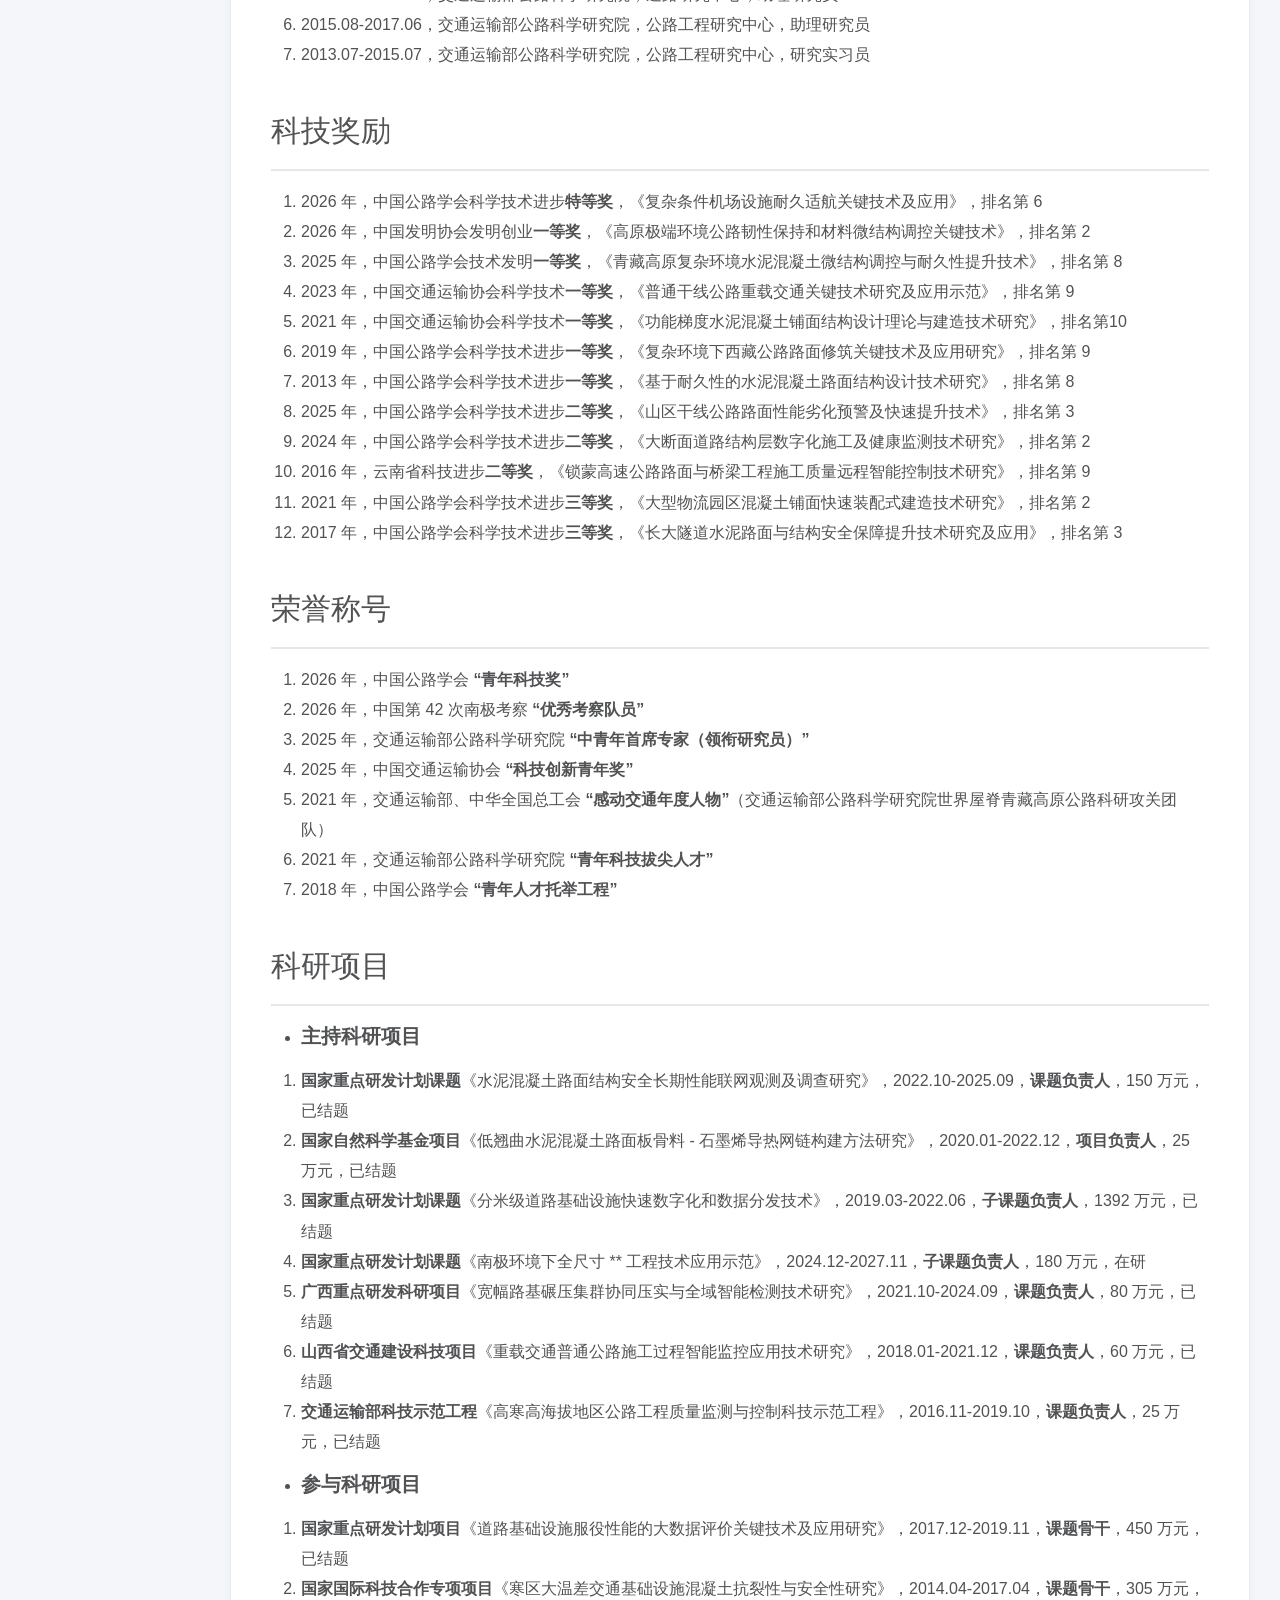
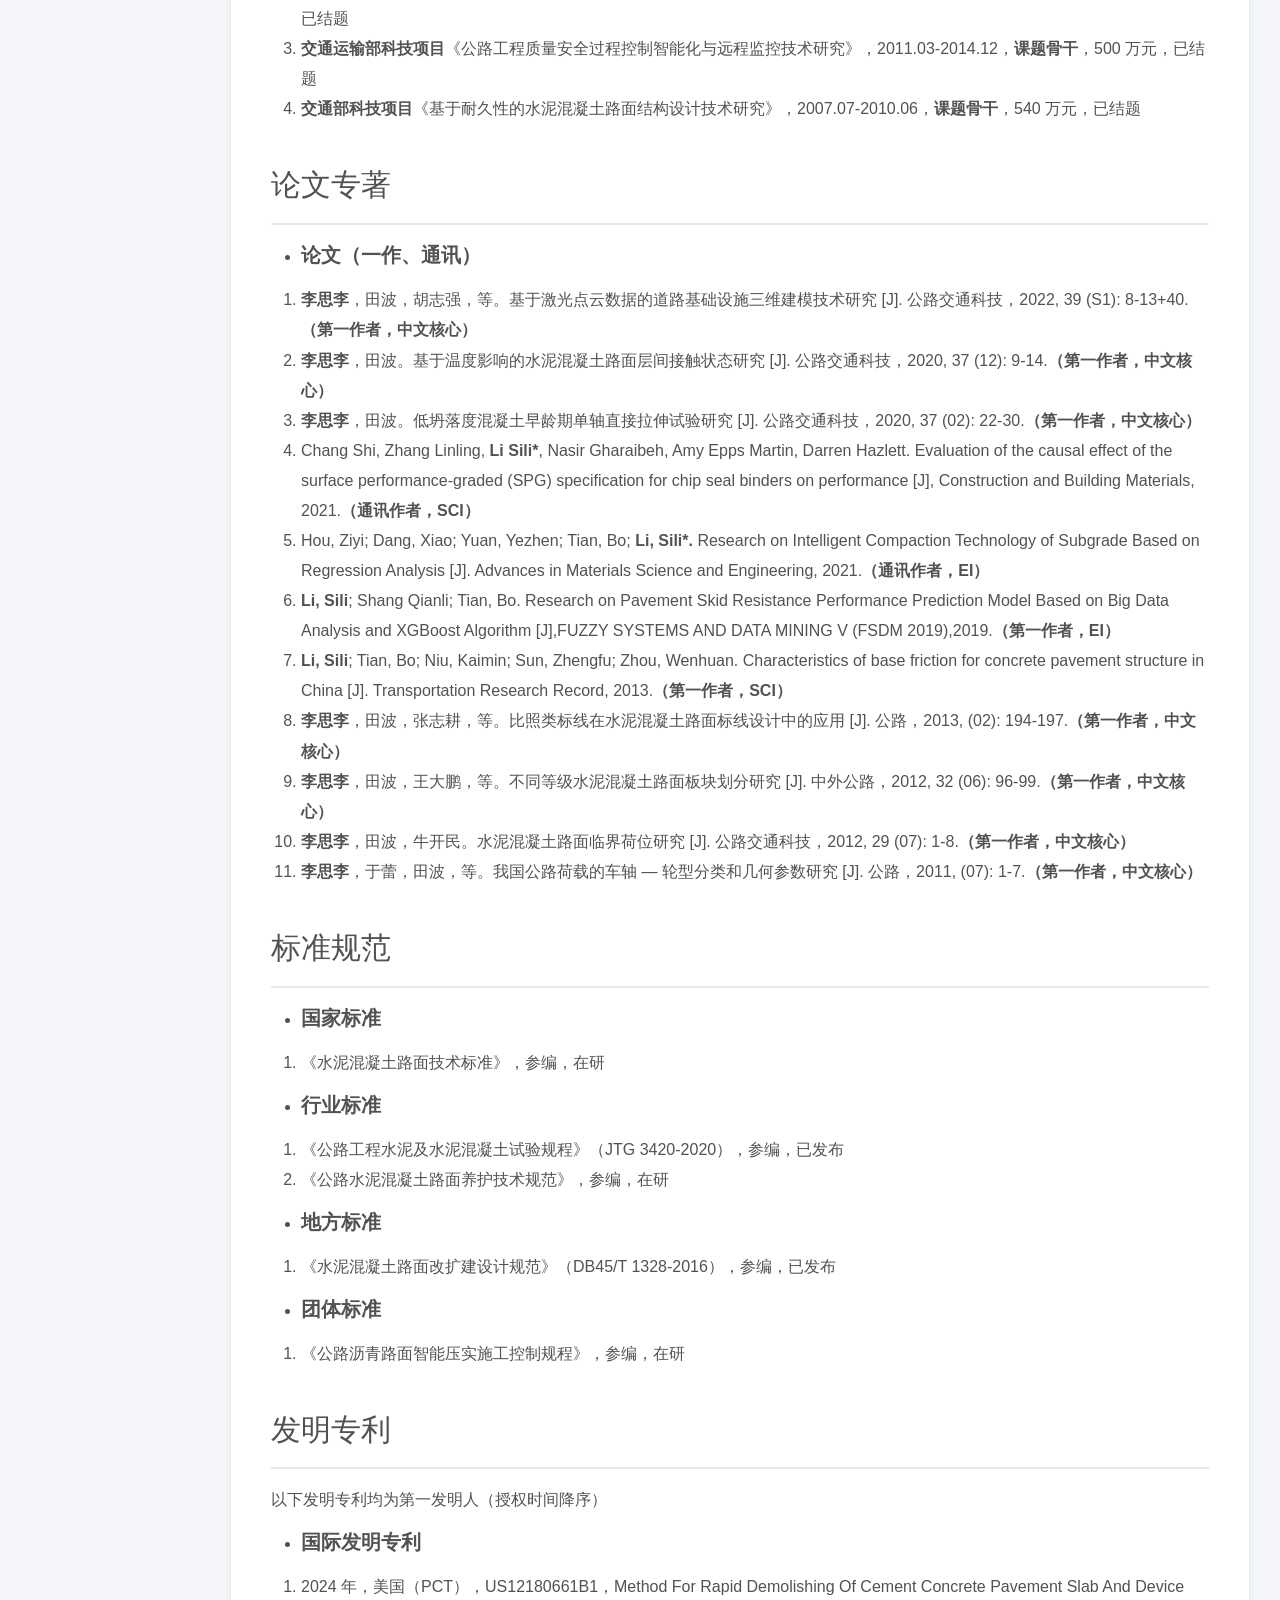
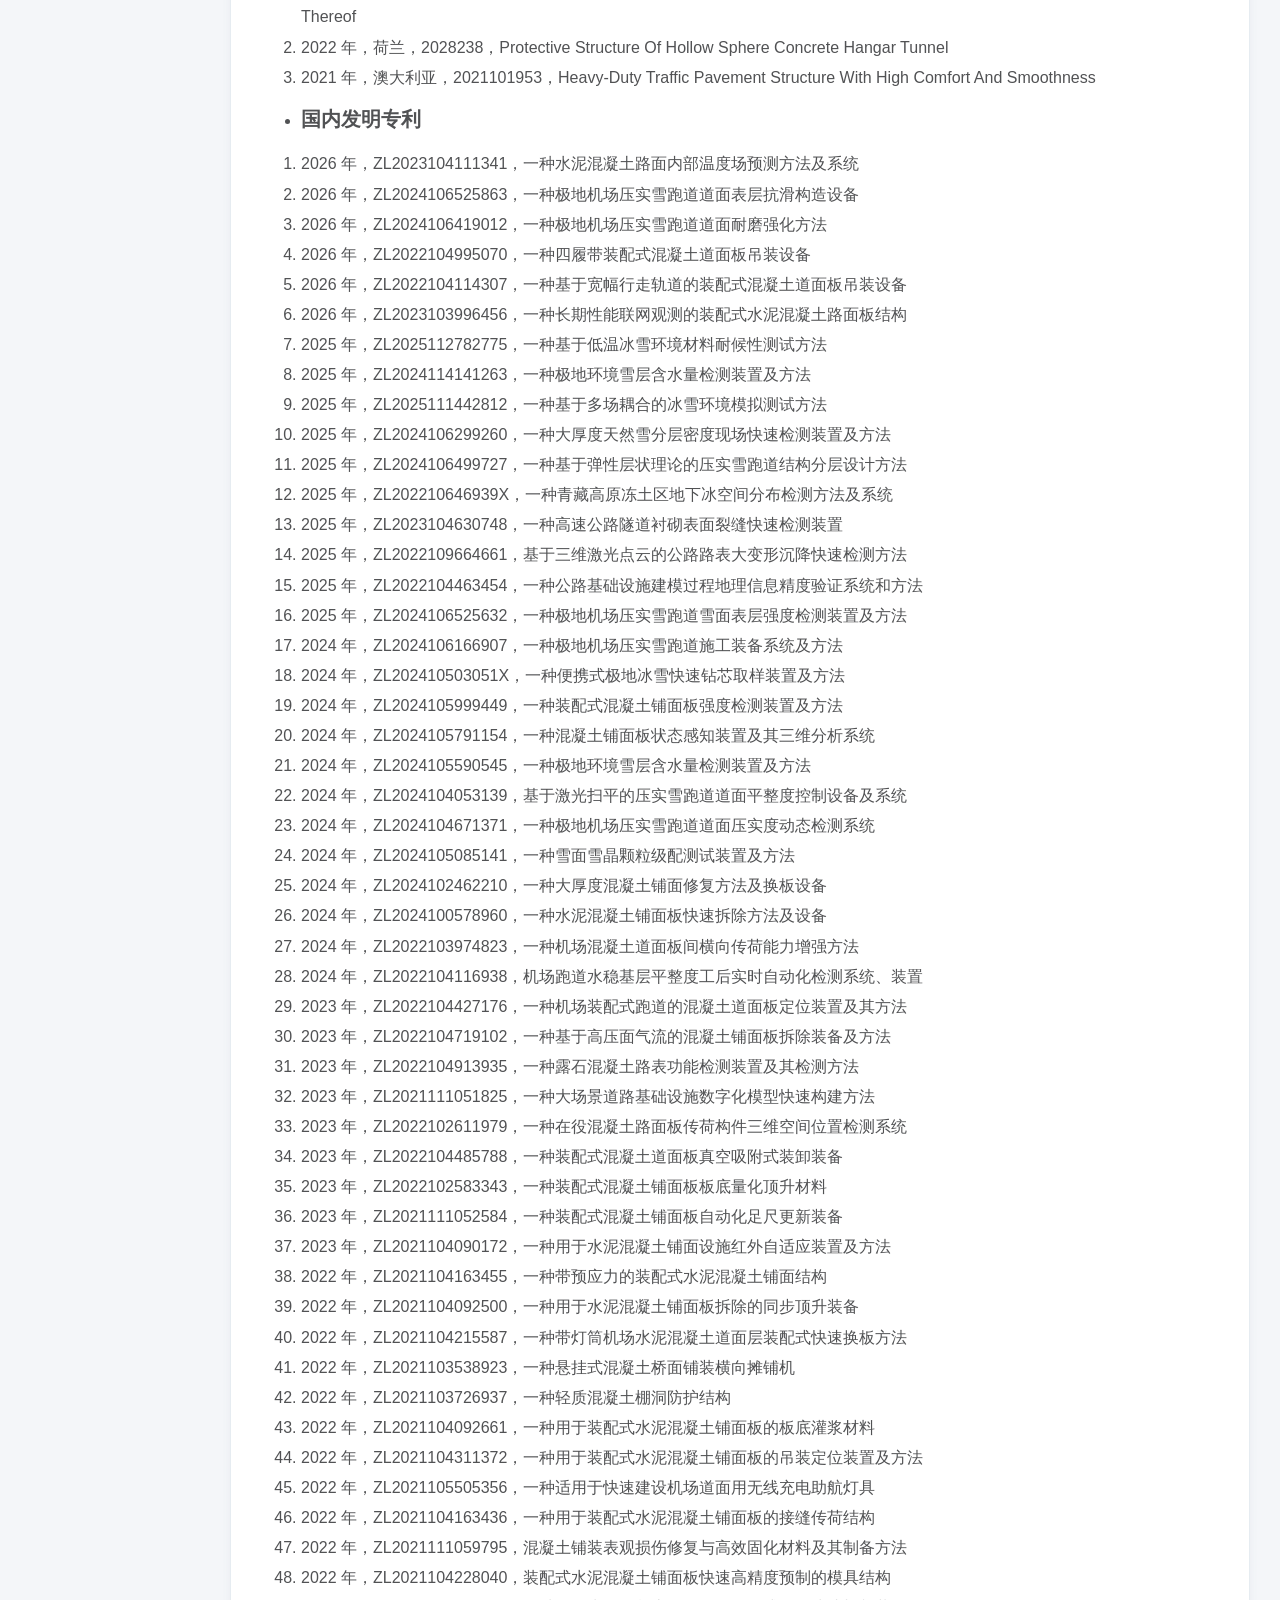
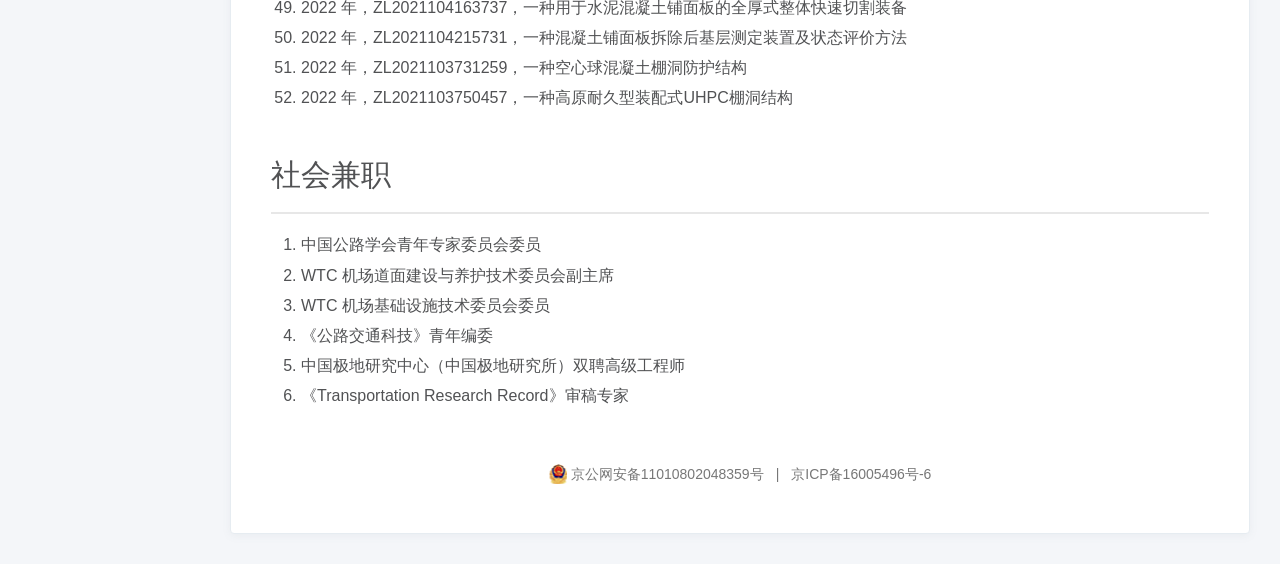
==== commit 2d7981d0: "Move Chinese update date below portrait with subtle styling" ====
--- a/index.html
+++ b/index.html
@@ -871,6 +871,15 @@
   line-height: 1.7;
 }
 
+#write .profile-updated {
+  margin: 0 0 1.1rem;
+  color: #888;
+  font-size: 0.85rem;
+  font-weight: 400;
+  line-height: 1.5;
+  text-align: left;
+}
+
 .profile-links {
   margin: 0 0 1rem;
   color: #666;
@@ -1017,8 +1026,8 @@
       
 <h1 id='李思李'>李思李</h1>
       <p class="profile-subtitle">交通运输部公路科学研究院中青年首席专家、高级工程师</p>
-      相关数据更新于2026年11月17日
       <div align="left"><img src="./image/profile.png" class="profile-img" alt="李思李个人照片"> </div>
+      <p class="profile-updated">相关数据更新于<time datetime="2026-11-17">2026年11月17日</time></p>
 <details class="mobile-toc">
 <summary>目录</summary>
 <nav aria-label="手机目录">
